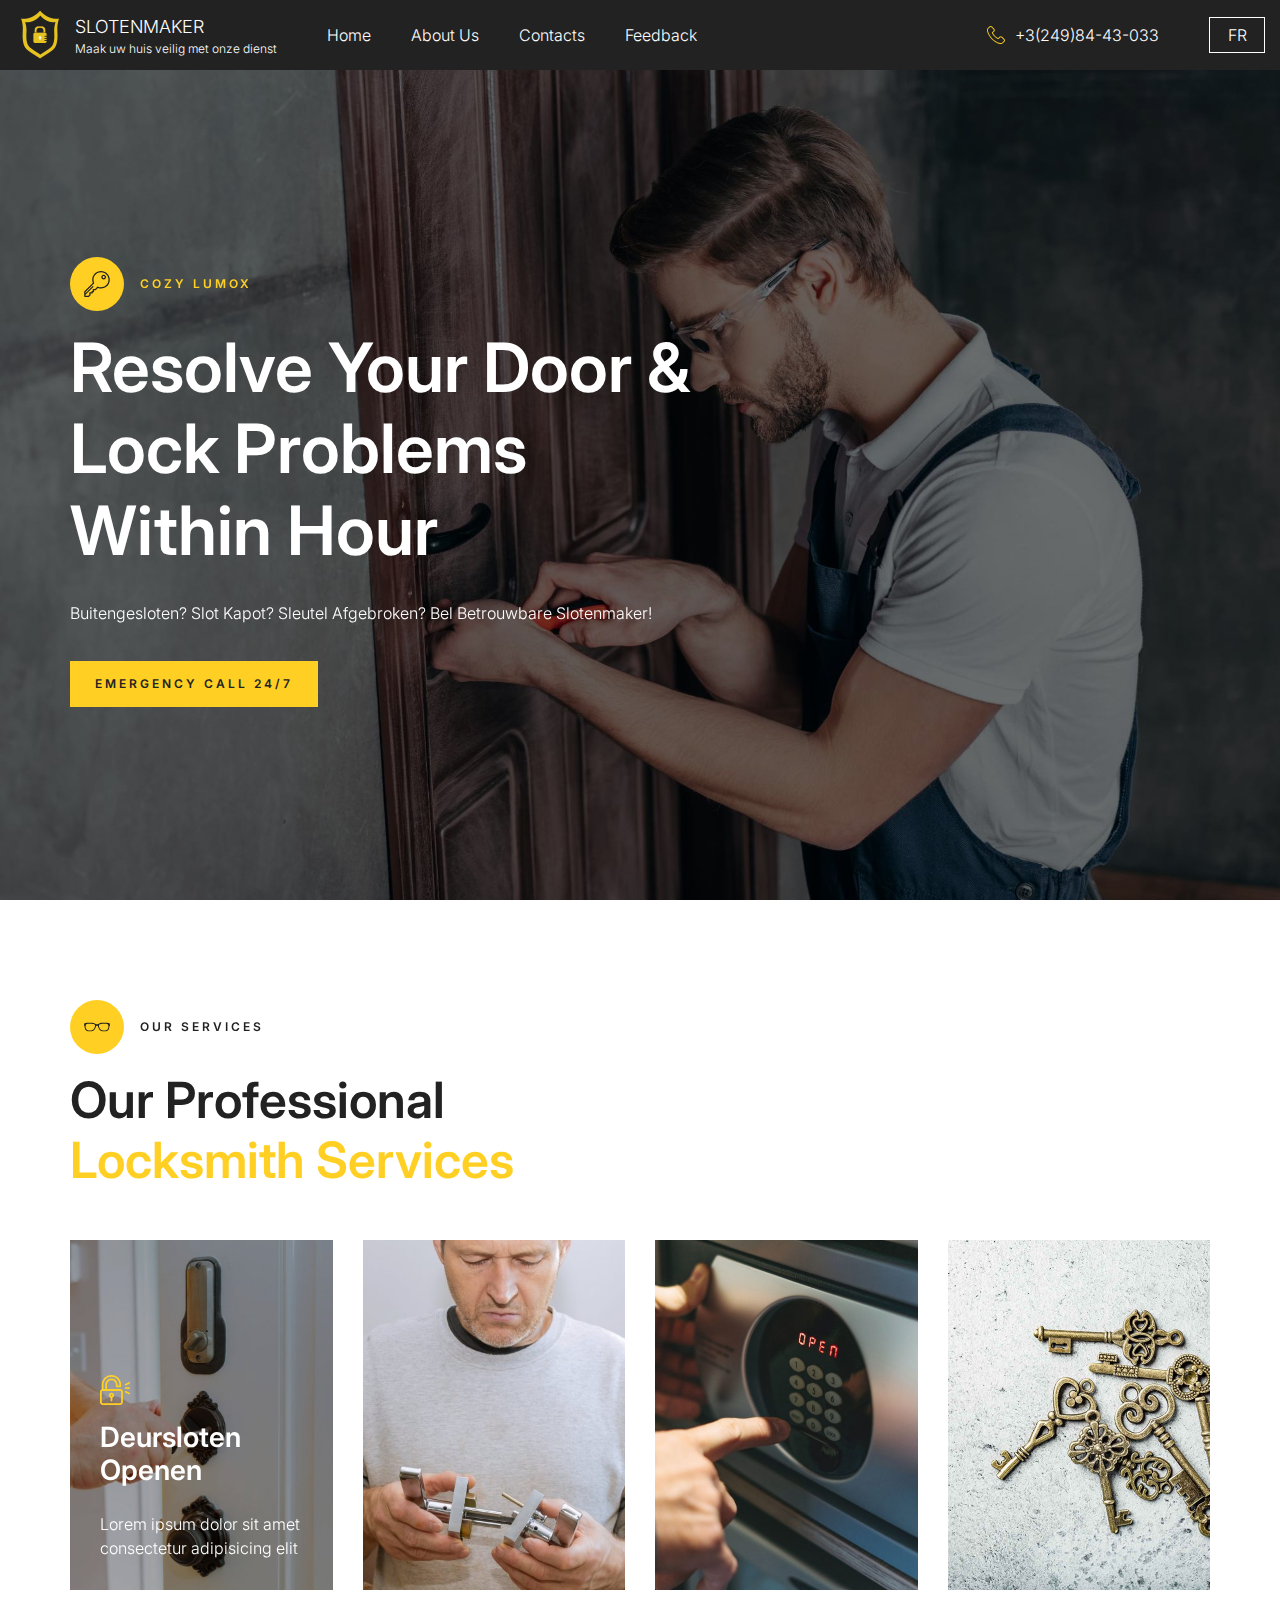
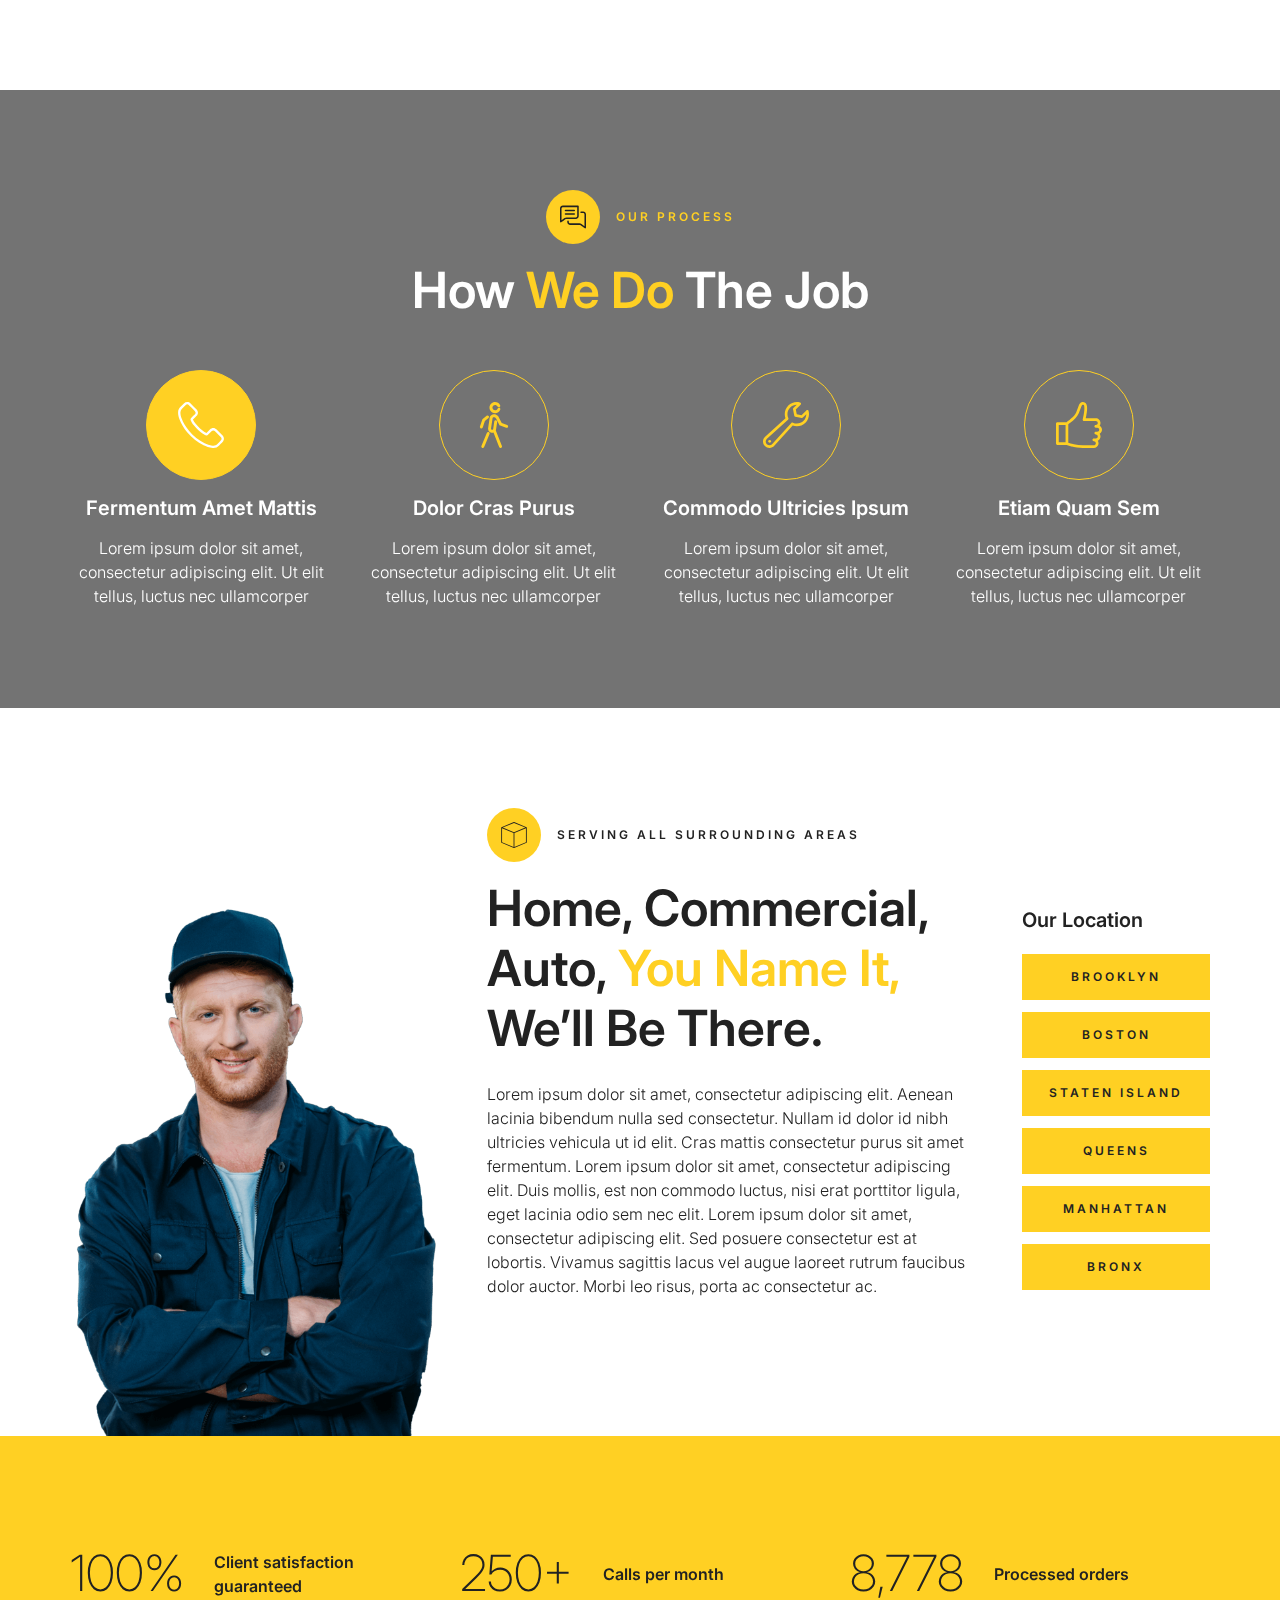
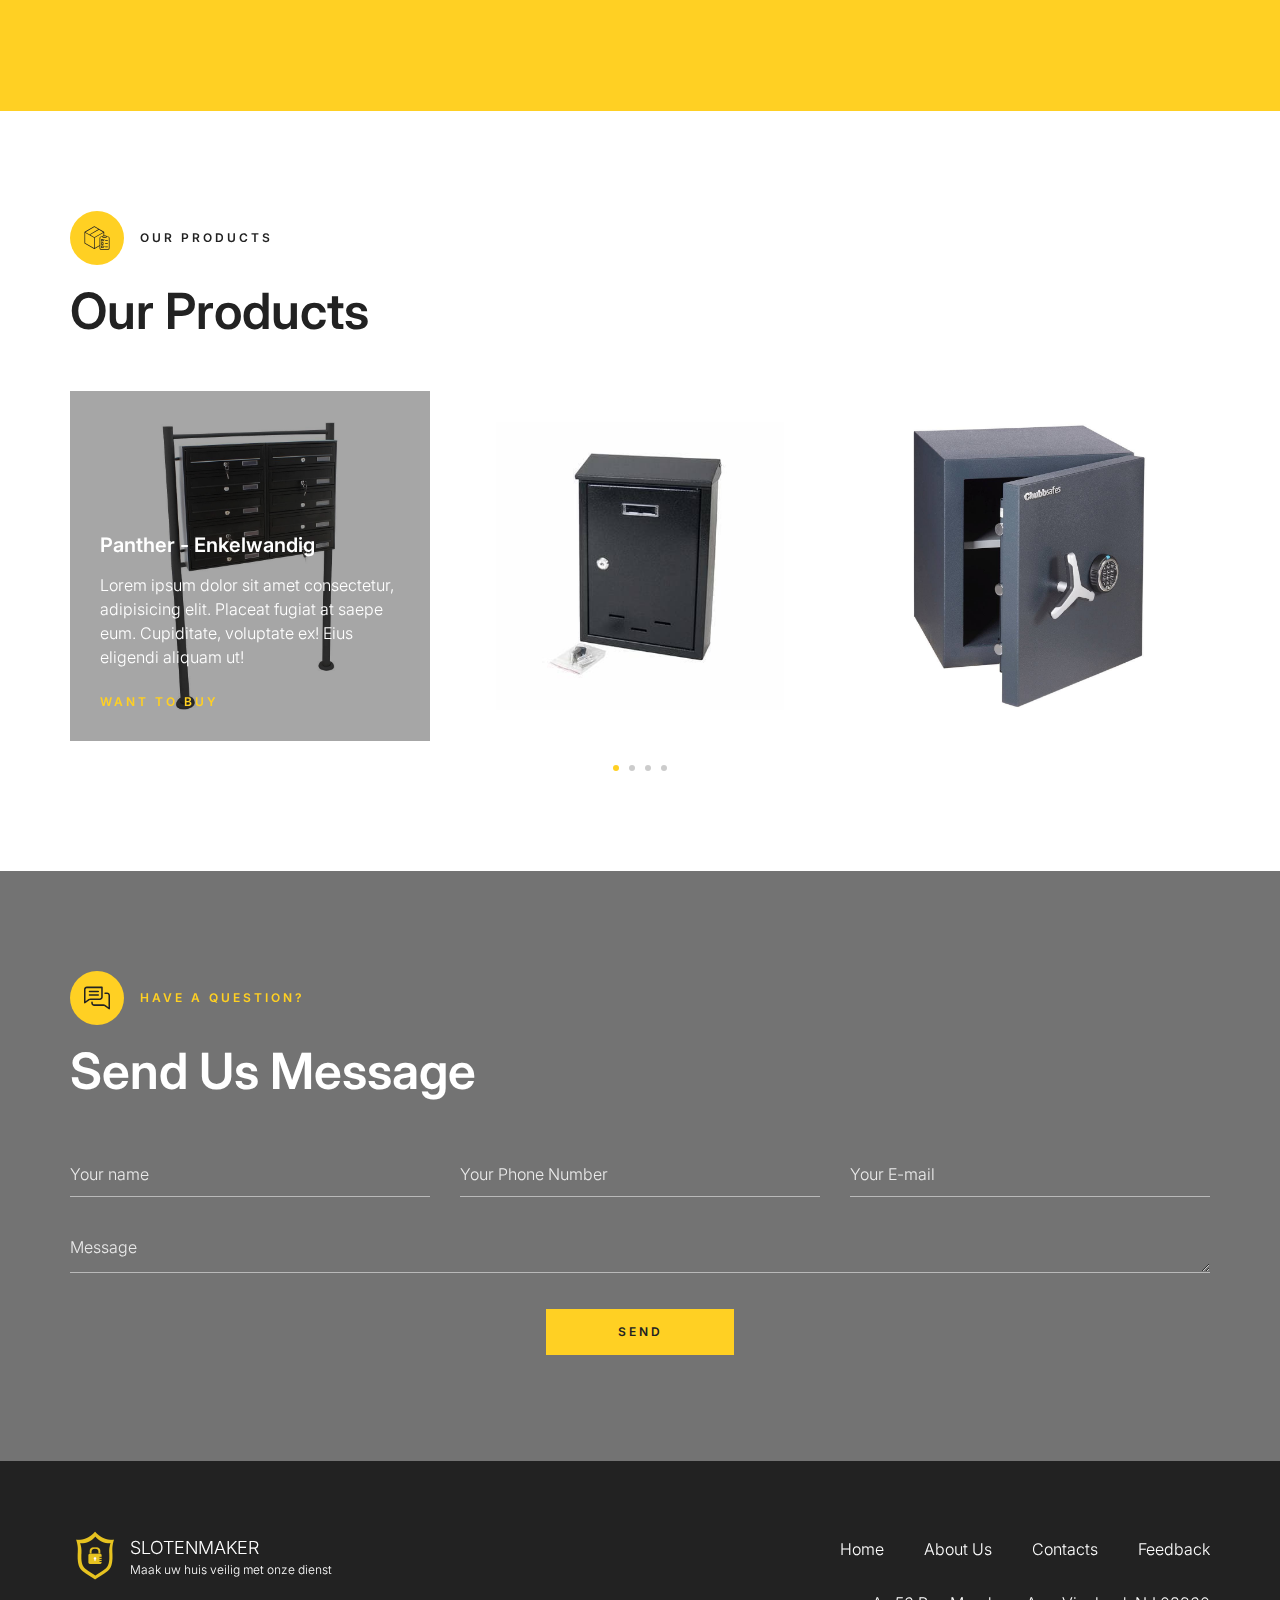
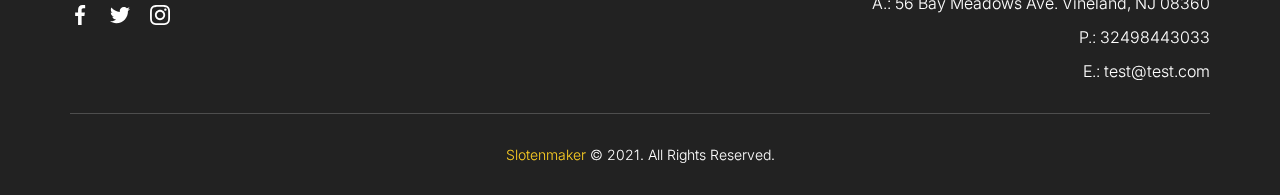
==== slotenmaker/index.html @ 631bb935 "First commit" ====
<!DOCTYPE html>
<html lang="zxx">
  <head>
    <meta charset="UTF-8" />
    <title>Slotenmaker</title>
    <!-- =================== META =================== -->
    <meta name="keywords" content="" />
    <meta name="description" content="" />
    <meta name="format-detection" content="telephone=no" />
    <meta
      name="viewport"
      content="width=device-width, initial-scale=1, shrink-to-fit=no"
    />
    <link rel="shortcut icon" href="assets/img/favicon.png" />
    <!-- =================== STYLE =================== -->
    <link rel="stylesheet" href="assets/css/slick.min.css" />
    <link rel="stylesheet" href="assets/css/bootstrap-grid.css" />
    <link rel="stylesheet" href="assets/css/style.css" />
  </head>

  <body id="home">
    <!-- ================= HEADER ================= -->
    <header class="header">
      <div class="container">
        <div class="row">
          <div class="col-5 col-lg-9 header__left">
            <a href="index.html" class="logo">
              <img src="assets/img/logo.png" alt="logo" />
              <span>
                <span class="logo__title">slotenmaker</span>
                <span class="logo__description"
                  >Maak uw huis veilig met onze dienst</span
                >
              </span>
            </a>
            <nav class="nav-menu">
              <ul class="nav-list">
                <li><a href="/">Home</a></li>
                <li><a href="about.html">About Us</a></li>
                <li><a href="#">Contacts</a></li>
                <li>
                  <a href="#" class="popup-open" rel="action1">Feedback</a>
                </li>
              </ul>
            </nav>
          </div>
          <div class="col-7 col-lg-3 header__lang">
            <a href="tel:+32498443033" class="header__phone">
              <svg
                x="0px"
                y="0px"
                viewBox="0 0 482.6 482.6"
                style="enable-background: new 0 0 482.6 482.6"
                xml:space="preserve"
              >
                <g>
                  <path
                    d="M98.339,320.8c47.6,56.9,104.9,101.7,170.3,133.4c24.9,11.8,58.2,25.8,95.3,28.2c2.3,0.1,4.5,0.2,6.8,0.2
                  c24.9,0,44.9-8.6,61.2-26.3c0.1-0.1,0.3-0.3,0.4-0.5c5.8-7,12.4-13.3,19.3-20c4.7-4.5,9.5-9.2,14.1-14
                  c21.3-22.2,21.3-50.4-0.2-71.9l-60.1-60.1c-10.2-10.6-22.4-16.2-35.2-16.2c-12.8,0-25.1,5.6-35.6,16.1l-35.8,35.8
                  c-3.3-1.9-6.7-3.6-9.9-5.2c-4-2-7.7-3.9-11-6c-32.6-20.7-62.2-47.7-90.5-82.4c-14.3-18.1-23.9-33.3-30.6-48.8
                  c9.4-8.5,18.2-17.4,26.7-26.1c3-3.1,6.1-6.2,9.2-9.3c10.8-10.8,16.6-23.3,16.6-36s-5.7-25.2-16.6-36l-29.8-29.8
                  c-3.5-3.5-6.8-6.9-10.2-10.4c-6.6-6.8-13.5-13.8-20.3-20.1c-10.3-10.1-22.4-15.4-35.2-15.4c-12.7,0-24.9,5.3-35.6,15.5l-37.4,37.4
                  c-13.6,13.6-21.3,30.1-22.9,49.2c-1.9,23.9,2.5,49.3,13.9,80C32.739,229.6,59.139,273.7,98.339,320.8z M25.739,104.2
                  c1.2-13.3,6.3-24.4,15.9-34l37.2-37.2c5.8-5.6,12.2-8.5,18.4-8.5c6.1,0,12.3,2.9,18,8.7c6.7,6.2,13,12.7,19.8,19.6
                  c3.4,3.5,6.9,7,10.4,10.6l29.8,29.8c6.2,6.2,9.4,12.5,9.4,18.7s-3.2,12.5-9.4,18.7c-3.1,3.1-6.2,6.3-9.3,9.4
                  c-9.3,9.4-18,18.3-27.6,26.8c-0.2,0.2-0.3,0.3-0.5,0.5c-8.3,8.3-7,16.2-5,22.2c0.1,0.3,0.2,0.5,0.3,0.8
                  c7.7,18.5,18.4,36.1,35.1,57.1c30,37,61.6,65.7,96.4,87.8c4.3,2.8,8.9,5,13.2,7.2c4,2,7.7,3.9,11,6c0.4,0.2,0.7,0.4,1.1,0.6
                  c3.3,1.7,6.5,2.5,9.7,2.5c8,0,13.2-5.1,14.9-6.8l37.4-37.4c5.8-5.8,12.1-8.9,18.3-8.9c7.6,0,13.8,4.7,17.7,8.9l60.3,60.2
                  c12,12,11.9,25-0.3,37.7c-4.2,4.5-8.6,8.8-13.3,13.3c-7,6.8-14.3,13.8-20.9,21.7c-11.5,12.4-25.2,18.2-42.9,18.2
                  c-1.7,0-3.5-0.1-5.2-0.2c-32.8-2.1-63.3-14.9-86.2-25.8c-62.2-30.1-116.8-72.8-162.1-127c-37.3-44.9-62.4-86.7-79-131.5
                  C28.039,146.4,24.139,124.3,25.739,104.2z"
                  ></path>
                </g>
              </svg>
              <span>+3(249)84-43-033</span>
            </a>
            <a href="#" class="header__lang-link">FR</a>
            <a href="#" class="nav-btn">
              <span></span>
              <span></span>
              <span></span>
            </a>
          </div>
        </div>
      </div>
    </header>
    <!-- =============== HEADER END =============== -->

    <!-- ================ SECTION ================ -->
    <main class="main">
      <div
        class="main__wrap"
        style="background-image: url(assets/img/bg-main.jpg)"
      >
        <div class="container">
          <div class="main__cover">
            <div class="before-title invert">
              <span class="icon">
                <svg
                  x="0px"
                  y="0px"
                  viewBox="0 0 512 512"
                  style="enable-background: new 0 0 512 512"
                  xml:space="preserve"
                >
                  <g>
                    <path
                      d="M334.974,0c-95.419,0-173.049,77.63-173.049,173.049c0,21.213,3.769,41.827,11.211,61.403L7.672,399.928c-2.365,2.366-3.694,5.573-3.694,8.917v90.544c0,6.965,5.646,12.611,12.611,12.611h74.616c3.341,0,6.545-1.325,8.91-3.686l25.145-25.107c2.37-2.366,3.701-5.577,3.701-8.925v-30.876h30.837c6.965,0,12.611-5.646,12.611-12.611v-12.36h12.361c6.964,0,12.611-5.646,12.611-12.611v-27.136h27.136c3.344,0,6.551-1.329,8.917-3.694l40.121-40.121c19.579,7.449,40.196,11.223,61.417,11.223c95.419,0,173.049-77.63,173.049-173.049C508.022,77.63,430.393,0,334.974,0zM334.974,320.874c-20.642,0-40.606-4.169-59.339-12.393c-4.844-2.126-10.299-0.956-13.871,2.525c-0.039,0.037-0.077,0.067-0.115,0.106l-42.354,42.354h-34.523c-6.965,0-12.611,5.646-12.611,12.611v27.136H159.8c-6.964,0-12.611,5.646-12.611,12.611v12.36h-30.838c-6.964,0-12.611,5.646-12.611,12.611v38.257l-17.753,17.725H29.202v-17.821l154.141-154.14c4.433-4.433,4.433-11.619,0-16.051s-11.617-4.434-16.053,0L29.202,436.854V414.07l167.696-167.708c0.038-0.038,0.067-0.073,0.102-0.11c3.482-3.569,4.656-9.024,2.53-13.872c-8.216-18.732-12.38-38.695-12.38-59.33c0-81.512,66.315-147.827,147.827-147.827S482.802,91.537,482.802,173.05C482.8,254.56,416.484,320.874,334.974,320.874z"
                    />
                  </g>
                  <g>
                    <path
                      d="M387.638,73.144c-26.047,0-47.237,21.19-47.237,47.237s21.19,47.237,47.237,47.237s47.237-21.19,47.237-47.237S413.686,73.144,387.638,73.144z M387.638,142.396c-12.139,0-22.015-9.876-22.015-22.015s9.876-22.015,22.015-22.015s22.015,9.876,22.015,22.015S399.777,142.396,387.638,142.396z"
                    />
                  </g>
                </svg>
              </span>
              <span class="name">cozy lumox</span>
            </div>
            <h1>Resolve Your Door & Lock Problems Within Hour​</h1>
            <p>
              Buitengesloten? Slot Kapot? Sleutel Afgebroken? Bel Betrouwbare
              Slotenmaker!
            </p>
            <a href="tel:32498443033" class="btn">
              <span>Emergency Call 24/7</span>
            </a>
          </div>
        </div>
      </div>
    </main>
    <!-- =============== SECTION END =============== -->

    <!-- ================ SECTION ================ -->
    <section class="our-services">
      <div class="container">
        <div class="before-title">
          <span class="icon">
            <svg
              x="0px"
              y="0px"
              viewBox="0 0 304.225 304.225"
              style="enable-background: new 0 0 304.225 304.225"
              xml:space="preserve"
            >
              <g>
                <path
                  d="M0.123,129.398c-0.122,5.14,1.755,7.164,3.262,8.792c0.481,0.526,0.901,0.976,1.219,1.509c0.709,1.193,1.214,2.675,1.5,4.407c6.211,37.65,7.609,42.782,23.369,51.083c7.544,3.977,23.056,6.644,38.595,6.644c12.117,0,29.619-1.595,44.174-9.187c21.205-11.065,29.106-49.259,29.477-51.181c0.021-0.194,0.647-4.751,10.335-4.751h0.01l0.593-0.005c9.19,0,9.823,4.562,9.89,5.054c0.326,1.624,8.229,39.812,29.433,50.883c14.556,7.597,32.058,9.187,44.175,9.187c15.539,0,31.048-2.673,38.593-6.644c15.762-8.301,17.16-13.438,23.368-51.088c0.285-1.727,0.793-3.208,1.502-4.406c0.316-0.533,0.735-0.984,1.217-1.51c1.507-1.628,3.387-3.658,3.263-8.792c-0.021-0.86,0.016-2.39,0.052-4.067c0.062-2.561,0.119-5.445,0.031-6.999c-0.445-7.615-7.183-10.716-10.574-11.268c-21.681-4.453-47.711-5.743-75.191-3.77l-1.435,0.102c-16.762,1.186-25.994,1.838-36.997,6.765c-2.553,1.145-5.179,2.439-7.504,3.633c-4.137,2.131-10.112,4.443-13.323,5.147c-1.292,0.288-2.602,0.57-3.762,0.803c-1.67,0.339-4.901,0.339-6.571,0c-1.16-0.238-2.47-0.515-3.765-0.803c-3.203-0.704-9.178-3.016-13.318-5.147c-2.323-1.193-4.948-2.488-7.503-3.633c-11.003-4.927-20.233-5.579-36.995-6.765l-1.437-0.102c-27.488-1.967-53.555-0.673-75.083,3.754c-3.493,0.572-10.227,3.674-10.672,11.289c-0.096,1.553-0.033,4.438,0.026,6.998C0.107,127.013,0.143,128.546,0.123,129.398zM297.856,120.043v5.634l-7.017-2.816L297.856,120.043z M176.182,128.126c1.062-2.636,7.746-11.417,49.213-13.831c7.27-0.422,13.437-0.629,18.854-0.629c24.451,0,32.233,4.396,36.862,11.485c2.771,4.241,4.655,13.113,4.676,18.737c0.052,12.282-2.418,34.113-19.448,42.367c-7.804,3.78-19.506,6.038-31.297,6.038c-22.634,0-40.726-7.695-48.385-20.578C170.542,144.647,175.984,128.577,176.182,128.126z M23.098,125.147c4.635-7.092,12.415-11.485,36.863-11.485c5.419,0,11.586,0.207,18.856,0.629c41.458,2.418,48.149,11.2,49.337,14.142c0.064,0.145,5.509,16.221-10.589,43.284c-7.667,12.883-25.753,20.578-48.384,20.578c-11.796,0-23.499-2.258-31.305-6.038c-17.031-8.254-19.498-30.085-19.449-42.367C18.448,138.258,20.33,129.388,23.098,125.147z M6.349,120.043l7.014,2.817l-7.014,2.816V120.043z"
                />
              </g>
            </svg>
          </span>
          <span class="name">our services</span>
        </div>
        <h2>Our Professional <span>Locksmith Services</span></h2>
        <div class="our-services__row">
          <div class="our-services__col">
            <div class="our-services__item active">
              <img src="assets/img/services-2.jpg" alt="" />
              <svg
                width="30"
                height="30"
                x="0px"
                y="0px"
                viewBox="0 0 512 512"
                style="enable-background: new 0 0 512 512"
                xml:space="preserve"
              >
                <g>
                  <path
                    d="M510.413,129.292c-3.705-7.409-12.713-10.413-20.124-6.708l-60,30c-7.41,3.705-10.413,12.715-6.708,20.125
                    c3.704,7.409,12.713,10.413,20.124,6.708l60-30C511.115,145.712,514.118,136.702,510.413,129.292z"
                  />
                </g>
                <g>
                  <path
                    d="M503.705,302.583l-60-30c-7.406-3.703-16.418-0.702-20.124,6.708c-3.705,7.41-0.702,16.42,6.708,20.125l60,30
                    c7.41,3.705,16.42,0.701,20.124-6.708C514.118,315.298,511.115,306.288,503.705,302.583z"
                  />
                </g>
                <g>
                  <path
                    d="M345.998,241H119.999v-76c0-41.355,34.094-75,76-75c41.355,0,75,33.645,75,75v30c0,8.284,6.716,15,15,15h60
                    c8.284,0,15-6.716,15-15v-30c0-90.98-74.018-164.999-164.999-164.999C104.467,0.002,30,74.02,30,165.001v78.58
                    C12.541,249.772,0,266.445,0,286v180.999c0,24.813,20.187,45,45,45h300.998c24.813,0,45-20.187,45-45V286
                    C390.998,261.187,370.811,241,345.998,241z M60,165.001c0-74.439,61.01-134.999,135.999-134.999
                    c74.439,0,134.999,60.561,134.999,134.999v15h-30v-15c0-57.897-47.103-104.999-104.999-104.999
                    c-58.068,0-105.999,47.12-105.999,104.999v76H60V165.001z M360.998,466.999c0,8.271-6.729,15-15,15H45c-8.271,0-15-6.729-15-15
                    V286c0-8.271,6.729-15,15-15c13.988,0,288.883,0,300.998,0c8.271,0,15,6.729,15,15V466.999z"
                  />
                </g>
                <g>
                  <path
                    d="M195.999,301c-24.813,0-45,20.187-45,45c0,19.555,12.541,36.228,30,42.42v48.58c0,8.284,6.716,15,15,15s15-6.716,15-15
                    v-48.58c17.459-6.192,30-22.865,30-42.42C240.999,321.187,220.812,301,195.999,301z M195.999,360.999c-8.271,0-15-6.729-15-15
                    s6.729-15,15-15s15,6.729,15,15S204.27,360.999,195.999,360.999z"
                  />
                </g>
                <g>
                  <path
                    d="M496.997,211h-60c-8.284,0-15,6.716-15,15s6.716,15,15,15h60c8.284,0,15-6.716,15-15S505.281,211,496.997,211z"
                  />
                </g>
              </svg>

              <h4>Deursloten openen</h4>
              <p>Lorem ipsum dolor sit amet consectetur adipisicing elit</p>
            </div>
          </div>
          <div class="our-services__col">
            <div class="our-services__item">
              <img src="assets/img/services-1.jpg" alt="" />
              <svg
                width="30"
                height="30"
                enable-background="new 0 0 609.623 609.623"
                viewBox="0 0 609.623 609.623"
              >
                <path
                  d="m579.142 325.132h-133.609c-8.634-.168-16.409 5.205-19.305 13.341-1.37 4.17-5.263 6.988-9.652 6.988s-8.282-2.818-9.652-6.988c-2.896-8.136-10.67-13.508-19.305-13.341h-1.524v-60.962c-.052-4.139-.529-8.262-1.422-12.304l21.398-19.051c5.389 6.032 12.973 9.652 21.052 10.049h1.646c7.508.006 14.751-2.779 20.321-7.813l8.697-7.813c6.533-5.654 8.722-14.85 5.436-22.841-1.719-4.021-.713-8.688 2.51-11.644 3.257-2.928 8.023-3.44 11.827-1.27 7.631 4.134 17.053 2.905 23.369-3.048l98.556-90.082c6.011-5.407 9.628-12.98 10.055-21.053s-2.371-15.986-7.779-21.996l-40.713-45.204c-11.292-12.512-30.585-13.513-43.11-2.235l-98.558 90.081c-6.548 5.644-8.743 14.849-5.446 22.841 1.714 4.018.709 8.68-2.51 11.634-3.259 2.924-8.025 3.432-11.827 1.26-7.598-4.113-16.974-2.911-23.288 2.987l-8.697 7.823c-6.011 5.407-9.628 12.98-10.055 21.053-.427 8.074 2.371 15.986 7.779 21.996l-20.859 18.807c-6.238-2.078-12.77-3.138-19.345-3.14h-213.368v-57.741c-.773-43.606 32.259-80.407 75.695-84.331 22.498-1.611 44.642 6.271 61.064 21.733 16.419 15.389 25.757 36.874 25.807 59.377 0 16.834 13.647 30.481 30.481 30.481s30.481-13.647 30.481-30.481c0-78.56-63.685-142.245-142.245-142.245s-142.245 63.685-142.245 142.245v61.877c-29.296 4.977-50.747 30.333-50.802 60.048v284.49c.034 33.655 27.308 60.929 60.962 60.962h264.17c33.655-.034 60.929-27.308 60.962-60.962v-101.603h1.524c8.634.168 16.409-5.205 19.305-13.341 1.37-4.17 5.263-6.988 9.652-6.988s8.282 2.818 9.652 6.988c2.896 8.136 10.67 13.508 19.305 13.341h133.609c16.834 0 30.481-13.647 30.481-30.481v-60.962c.001-16.835-13.646-30.482-30.48-30.482zm-197.925-165.533 8.362-8.24c11.404 6.486 25.68 4.947 35.439-3.82 9.643-8.7 12.842-22.488 8.017-34.545l98.556-90.072c2.004-1.804 4.643-2.738 7.336-2.595s5.218 1.35 7.02 3.357l40.753 45.325c1.809 2.014 2.74 4.667 2.586 7.37-.155 2.703-1.381 5.233-3.409 7.027l-98.231 90.498c-11.363-6.41-25.539-4.918-35.318 3.718s-13.013 22.519-8.057 34.587l-8.697 7.813c-4.172 3.75-10.595 3.409-14.346-.762l-6.777-7.529-27.128-30.176h-.071l-6.767-7.529c-1.83-2.004-2.783-4.656-2.645-7.367.138-2.709 1.354-5.251 3.377-7.06zm-2.235 43.09 13.503 15.017-154.844 137.907h-28.337zm-208.765 206.906c-16.115-10.73-22.397-31.356-14.999-49.247s26.412-28.058 45.399-24.273l-17.039 15.352c-6.906 6.277-10.846 15.174-10.851 24.507.072 21.717 17.206 39.54 38.904 40.469-.214 1.189-.214 2.407 0 3.597l11.766 58.453c.461 2.294-.141 4.673-1.636 6.472-1.434 1.758-3.584 2.777-5.852 2.774h-45.722c-2.272.006-4.426-1.013-5.863-2.774-1.483-1.774-2.091-4.12-1.656-6.391l11.786-58.534c.807-4.005-.862-8.104-4.237-10.405zm43.151-13.34c-11.223 0-20.321-9.098-20.321-20.321h152.406v20.321zm54.866-40.642 97.54-86.902v58.29c-12.135 4.29-20.267 15.741-20.321 28.612zm-197.111-213.368c0-67.337 54.587-121.925 121.925-121.925s121.925 54.587 121.925 121.925c0 5.611-4.549 10.16-10.16 10.16s-10.16-4.549-10.16-10.16c-.067-28.112-11.736-54.949-32.249-74.171-20.5-19.357-48.183-29.221-76.304-27.189-54.067 4.699-95.353 50.314-94.654 104.581v57.741h-20.323zm294.651 406.415c0 22.446-18.196 40.641-40.642 40.641h-264.17c-22.446 0-40.642-18.196-40.642-40.641v-284.49c0-22.446 18.196-40.642 40.642-40.642h264.17.325l-107.446 96.828c-27.612-12.345-60.1-2.579-76.328 22.945s-11.288 59.086 11.606 78.852l-10.557 52.417c-1.614 8.216.528 16.724 5.841 23.197 5.312 6.472 13.239 10.232 21.613 10.251h45.722c8.336.009 16.237-3.72 21.53-10.16 5.373-6.51 7.544-15.087 5.913-23.369l-10.536-52.326c1.831-1.755 3.551-3.621 5.151-5.588h107.487c.053 12.871 8.186 24.321 20.321 28.612zm223.528-132.084c0 5.611-4.549 10.16-10.16 10.16l-133.65.528c-4.146-12.449-15.795-20.848-28.916-20.849-12.968.001-24.546 8.126-28.957 20.321h-11.684c-5.611 0-10.16-4.549-10.16-10.16v-60.962c0-5.611 4.549-10.16 10.16-10.16l11.725-.528c4.146 12.449 15.795 20.848 28.916 20.849 12.968-.001 24.546-8.126 28.957-20.321h133.609c5.611 0 10.16 4.549 10.16 10.16z"
                />
              </svg>
              <h4>Sloten repareren</h4>
              <p>Lorem ipsum dolor sit amet consectetur adipisicing elit</p>
            </div>
          </div>
          <div class="our-services__col">
            <div class="our-services__item">
              <img src="assets/img/services-3.jpg" alt="" />
              <svg
                width="30"
                height="30"
                enable-background="new 0 0 512 512"
                viewBox="0 0 512 512"
              >
                <path
                  d="m462 54h-412c-27.57 0-50 22.43-50 50v304c0 27.57 22.43 50 50 50h412c27.57 0 50-22.43 50-50v-304c0-27.57-22.43-50-50-50zm30 354c0 16.542-13.458 30-30 30h-412c-16.542 0-30-13.458-30-30v-304c0-16.542 13.458-30 30-30h412c16.542 0 30 13.458 30 30z"
                />
                <path
                  d="m268 168v176c0 5.522 4.478 10 10 10h132c5.522 0 10-4.478 10-10v-176c0-5.523-4.478-10-10-10h-132c-5.522 0-10 4.477-10 10zm20 98h24v24h-24zm44 0h24v24h-24zm44 0h24v24h-24zm24-20h-24v-24h24zm-44 0h-24v-24h24zm-44 0h-24v-24h24zm-24 64h24v24h-24zm44 0h24v24h-24zm68 24h-24v-24h24zm0-132h-24v-24h24zm-44 0h-24v-24h24zm-68-24h24v24h-24z"
                />
                <path
                  d="m174 186c-38.598 0-70 31.402-70 70s31.402 70 70 70 70-31.402 70-70-31.402-70-70-70zm48.994 60h-20.714c-3.018-8.509-9.771-15.262-18.28-18.28v-20.714c19.562 3.987 35.007 19.432 38.994 38.994zm-48.994 20c-5.514 0-10-4.486-10-10s4.486-10 10-10 10 4.486 10 10-4.486 10-10 10zm-10-58.994v20.714c-8.509 3.018-15.262 9.771-18.28 18.28h-20.714c3.987-19.562 19.432-35.007 38.994-38.994zm-38.994 58.994h20.714c3.018 8.509 9.771 15.262 18.28 18.28v20.714c-19.562-3.987-35.007-19.432-38.994-38.994zm58.994 38.994v-20.714c8.509-3.018 15.262-9.77 18.28-18.28h20.714c-3.987 19.562-19.432 35.007-38.994 38.994z"
                />
                <path
                  d="m454 102h-147c-5.522 0-10 4.478-10 10s4.478 10 10 10h137v266.75h-364v-24h.334c17.645 0 32-14.355 32-32s-14.355-32-32-32h-.334v-90.75h.334c17.645 0 32-14.355 32-32s-14.355-32-32-32h-.334v-24h136.999c5.523 0 10-4.478 10-10s-4.477-10-10-10h-146.999c-5.523 0-10 4.478-10 10v36.343c-11.715 4.758-20 16.255-20 29.657s8.285 24.899 20 29.657v95.437c-11.715 4.758-20 16.255-20 29.657s8.285 24.899 20 29.657v36.343c0 5.522 4.477 10 10 10h384c5.522 0 10-4.478 10-10v-286.751c0-5.522-4.478-10-10-10zm-382 64h8.334c6.617 0 12 5.383 12 12s-5.383 12-12 12h-8.334c-6.617 0-12-5.383-12-12s5.383-12 12-12zm0 154.75h8.334c6.617 0 12 5.383 12 12s-5.383 12-12 12h-8.334c-6.617 0-12-5.383-12-12s5.383-12 12-12z"
                />
                <path
                  d="m262 122c2.63 0 5.21-1.07 7.069-2.931 1.861-1.859 2.931-4.439 2.931-7.069s-1.07-5.21-2.931-7.07c-1.859-1.86-4.439-2.93-7.069-2.93s-5.21 1.069-7.07 2.93c-1.86 1.86-2.93 4.44-2.93 7.07s1.07 5.21 2.93 7.069c1.86 1.861 4.44 2.931 7.07 2.931z"
                />
              </svg>
              <h4>Kluizen openen</h4>
              <p>Lorem ipsum dolor sit amet consectetur adipisicing elit</p>
            </div>
          </div>
          <div class="our-services__col">
            <div class="our-services__item">
              <img src="assets/img/services-4.jpg" alt="" />
              <svg
                x="0px"
                y="0px"
                viewBox="0 0 512 512"
                style="enable-background: new 0 0 512 512"
                xml:space="preserve"
                width="30"
                height="30"
              >
                <g>
                  <path
                    d="M334.974,0c-95.419,0-173.049,77.63-173.049,173.049c0,21.213,3.769,41.827,11.211,61.403L7.672,399.928c-2.365,2.366-3.694,5.573-3.694,8.917v90.544c0,6.965,5.646,12.611,12.611,12.611h74.616c3.341,0,6.545-1.325,8.91-3.686l25.145-25.107c2.37-2.366,3.701-5.577,3.701-8.925v-30.876h30.837c6.965,0,12.611-5.646,12.611-12.611v-12.36h12.361c6.964,0,12.611-5.646,12.611-12.611v-27.136h27.136c3.344,0,6.551-1.329,8.917-3.694l40.121-40.121c19.579,7.449,40.196,11.223,61.417,11.223c95.419,0,173.049-77.63,173.049-173.049C508.022,77.63,430.393,0,334.974,0zM334.974,320.874c-20.642,0-40.606-4.169-59.339-12.393c-4.844-2.126-10.299-0.956-13.871,2.525c-0.039,0.037-0.077,0.067-0.115,0.106l-42.354,42.354h-34.523c-6.965,0-12.611,5.646-12.611,12.611v27.136H159.8c-6.964,0-12.611,5.646-12.611,12.611v12.36h-30.838c-6.964,0-12.611,5.646-12.611,12.611v38.257l-17.753,17.725H29.202v-17.821l154.141-154.14c4.433-4.433,4.433-11.619,0-16.051s-11.617-4.434-16.053,0L29.202,436.854V414.07l167.696-167.708c0.038-0.038,0.067-0.073,0.102-0.11c3.482-3.569,4.656-9.024,2.53-13.872c-8.216-18.732-12.38-38.695-12.38-59.33c0-81.512,66.315-147.827,147.827-147.827S482.802,91.537,482.802,173.05C482.8,254.56,416.484,320.874,334.974,320.874z"
                  ></path>
                </g>
                <g>
                  <path
                    d="M387.638,73.144c-26.047,0-47.237,21.19-47.237,47.237s21.19,47.237,47.237,47.237s47.237-21.19,47.237-47.237S413.686,73.144,387.638,73.144z M387.638,142.396c-12.139,0-22.015-9.876-22.015-22.015s9.876-22.015,22.015-22.015s22.015,9.876,22.015,22.015S399.777,142.396,387.638,142.396z"
                  ></path>
                </g>
              </svg>
              <h4>Sleutels snijden</h4>
              <p>Lorem ipsum dolor sit amet consectetur adipisicing elit</p>
            </div>
          </div>
        </div>
      </div>
    </section>
    <!-- =============== SECTION END =============== -->

    <!-- ================ SECTION ================ -->
    <section
      class="our-process our-process__invert"
      style="background-image: url(assets/img/bg-our-process.jpg)"
    >
      <div class="container">
        <div class="before-title center invert">
          <span class="icon">
            <svg enable-background="new 0 0 512 512" viewBox="0 0 512 512">
              <g>
                <path
                  d="m0 349.022c0 12.187 13.808 19.277 23.711 12.211l82.471-58.832c6.917-4.934 15.065-7.542 23.563-7.542h181.382c31.928 0 57.902-25.975 57.902-57.902v-190.331c0-8.284-6.716-15-15-15h-296.127c-31.927 0-57.902 25.974-57.902 57.902zm30-259.494c0-15.386 12.517-27.902 27.902-27.902h281.126v175.331c0 15.386-12.517 27.902-27.902 27.902h-181.382c-14.78 0-28.952 4.537-40.984 13.12l-58.76 41.917z"
                />
                <path
                  d="m512 205.876c0-31.932-25.974-57.91-57.9-57.91h-40.07c-8.284 0-15 6.716-15 15s6.716 15 15 15h40.07c15.385 0 27.9 12.521 27.9 27.91v230.364l-58.759-41.915c-12.031-8.583-26.202-13.119-40.981-13.119h-181.39c-15.385 0-27.9-12.521-27.9-27.91v-13.439c0-8.284-6.716-15-15-15s-15 6.716-15 15v13.439c0 31.932 25.974 57.91 57.9 57.91h181.39c8.497 0 16.644 2.607 23.56 7.541l82.47 58.83c9.853 7.031 23.711.015 23.711-12.211v-259.49z"
                />
                <path
                  d="m107.862 143.339h173.304c8.284 0 15-6.716 15-15s-6.716-15-15-15h-173.304c-8.284 0-15 6.716-15 15s6.716 15 15 15z"
                />
                <path
                  d="m107.862 213.339h173.304c8.284 0 15-6.716 15-15s-6.716-15-15-15h-173.304c-8.284 0-15 6.716-15 15s6.716 15 15 15z"
                />
              </g>
            </svg>
          </span>
          <span class="name">our process</span>
        </div>
        <h2>How <span>We Do</span> The Job</h2>
        <div class="our-process__row row">
          <div class="our-process__col col-3">
            <div class="our-process__icon active">
              <svg
                x="0px"
                y="0px"
                viewBox="0 0 482.6 482.6"
                style="enable-background: new 0 0 482.6 482.6"
                xml:space="preserve"
              >
                <g>
                  <path
                    d="M98.339,320.8c47.6,56.9,104.9,101.7,170.3,133.4c24.9,11.8,58.2,25.8,95.3,28.2c2.3,0.1,4.5,0.2,6.8,0.2
                    c24.9,0,44.9-8.6,61.2-26.3c0.1-0.1,0.3-0.3,0.4-0.5c5.8-7,12.4-13.3,19.3-20c4.7-4.5,9.5-9.2,14.1-14
                    c21.3-22.2,21.3-50.4-0.2-71.9l-60.1-60.1c-10.2-10.6-22.4-16.2-35.2-16.2c-12.8,0-25.1,5.6-35.6,16.1l-35.8,35.8
                    c-3.3-1.9-6.7-3.6-9.9-5.2c-4-2-7.7-3.9-11-6c-32.6-20.7-62.2-47.7-90.5-82.4c-14.3-18.1-23.9-33.3-30.6-48.8
                    c9.4-8.5,18.2-17.4,26.7-26.1c3-3.1,6.1-6.2,9.2-9.3c10.8-10.8,16.6-23.3,16.6-36s-5.7-25.2-16.6-36l-29.8-29.8
                    c-3.5-3.5-6.8-6.9-10.2-10.4c-6.6-6.8-13.5-13.8-20.3-20.1c-10.3-10.1-22.4-15.4-35.2-15.4c-12.7,0-24.9,5.3-35.6,15.5l-37.4,37.4
                    c-13.6,13.6-21.3,30.1-22.9,49.2c-1.9,23.9,2.5,49.3,13.9,80C32.739,229.6,59.139,273.7,98.339,320.8z M25.739,104.2
                    c1.2-13.3,6.3-24.4,15.9-34l37.2-37.2c5.8-5.6,12.2-8.5,18.4-8.5c6.1,0,12.3,2.9,18,8.7c6.7,6.2,13,12.7,19.8,19.6
                    c3.4,3.5,6.9,7,10.4,10.6l29.8,29.8c6.2,6.2,9.4,12.5,9.4,18.7s-3.2,12.5-9.4,18.7c-3.1,3.1-6.2,6.3-9.3,9.4
                    c-9.3,9.4-18,18.3-27.6,26.8c-0.2,0.2-0.3,0.3-0.5,0.5c-8.3,8.3-7,16.2-5,22.2c0.1,0.3,0.2,0.5,0.3,0.8
                    c7.7,18.5,18.4,36.1,35.1,57.1c30,37,61.6,65.7,96.4,87.8c4.3,2.8,8.9,5,13.2,7.2c4,2,7.7,3.9,11,6c0.4,0.2,0.7,0.4,1.1,0.6
                    c3.3,1.7,6.5,2.5,9.7,2.5c8,0,13.2-5.1,14.9-6.8l37.4-37.4c5.8-5.8,12.1-8.9,18.3-8.9c7.6,0,13.8,4.7,17.7,8.9l60.3,60.2
                    c12,12,11.9,25-0.3,37.7c-4.2,4.5-8.6,8.8-13.3,13.3c-7,6.8-14.3,13.8-20.9,21.7c-11.5,12.4-25.2,18.2-42.9,18.2
                    c-1.7,0-3.5-0.1-5.2-0.2c-32.8-2.1-63.3-14.9-86.2-25.8c-62.2-30.1-116.8-72.8-162.1-127c-37.3-44.9-62.4-86.7-79-131.5
                    C28.039,146.4,24.139,124.3,25.739,104.2z"
                  />
                </g>
              </svg>
            </div>
            <h5>Fermentum Amet Mattis</h5>
            <p>
              Lorem ipsum dolor sit amet, consectetur adipiscing elit. Ut elit
              tellus, luctus nec ullamcorper
            </p>
          </div>
          <div class="our-process__col col-3">
            <div class="our-process__icon">
              <svg
                x="0px"
                y="0px"
                viewBox="0 0 512 512"
                style="enable-background: new 0 0 512 512"
                xml:space="preserve"
              >
                <g>
                  <g>
                    <g>
                      <path
                        d="M402.478,256.044l-60.517-21.876l-30.325-59.842c-0.586-1.296-14.803-31.709-47.205-36.688
          c-14.599-2.219-28.736,0.994-39.697,9.114c-9.434,6.976-15.504,16.977-17.119,28.124l-17.066,116.569
          c-3.55,24.494,13.49,47.302,37.975,50.843c2.183,0.311,4.331,0.47,6.461,0.47c5.35,0,10.537-0.967,15.373-2.743l63.221,161.565
          c2.529,6.47,8.715,10.419,15.256,10.419c1.988,0,4.011-0.364,5.973-1.136c8.422-3.293,12.584-12.806,9.283-21.228
          l-68.009-173.802c1.564-3.586,2.684-7.432,3.268-11.485l11.954-81.346c1.313-8.955-4.872-17.288-13.827-18.592
          c-8.946-1.313-17.279,4.872-18.592,13.827l-11.963,81.381c-0.281,1.951-1.035,3.721-2.114,5.23
          c-0.111,0.151-0.231,0.297-0.336,0.452c-2.613,3.319-6.885,5.204-11.261,4.551c-6.603-0.95-11.191-7.109-10.25-13.685
          l17.066-116.569c0.461-3.151,2.529-5.28,4.198-6.514c3.834-2.84,9.372-3.976,15.238-3.053
          c14.714,2.254,22.338,17.856,22.648,18.486l33.555,66.25c1.881,3.727,5.121,6.585,9.043,8.005l66.622,24.086
          c8.52,3.08,17.9-1.322,20.98-9.833S410.988,259.124,402.478,256.044z"
                      />
                      <path
                        d="M268.097,124.849c25.142,0,47.719-14.954,57.499-38.108c3.532-8.342-0.373-17.954-8.706-21.468
          c-8.324-3.55-17.945,0.382-21.468,8.706c-4.65,11.005-15.38,18.122-27.325,18.122c-16.356,0-29.659-13.303-29.659-29.65
          c0-16.365,13.303-29.686,29.65-29.686c11.475,0.009,21.716,6.425,26.713,16.738c3.958,8.138,13.765,11.528,21.894,7.588
          c8.138-3.949,11.528-13.747,7.588-21.894C313.926,13.827,291.872,0.009,268.097,0c-34.416,0-62.416,28.009-62.416,62.443
          C205.681,96.859,233.681,124.849,268.097,124.849z"
                      />
                      <path
                        d="M197.312,334.834c-8.387-3.47-17.945,0.568-21.379,8.919l-59.922,145.625c-3.443,8.36,0.55,17.936,8.919,21.379
          c2.032,0.843,4.153,1.242,6.221,1.242c6.452,0,12.558-3.825,15.158-10.153l59.922-145.634
          C209.674,347.853,205.681,338.277,197.312,334.834z"
                      />
                      <path
                        d="M130.627,283.37l24.139-71.788l39.883-32.765c6.993-5.751,7.996-16.081,2.263-23.065
          c-5.751-6.993-16.063-8.005-23.065-2.263l-43.513,35.756c-2.37,1.952-4.153,4.535-5.13,7.437l-25.639,76.234
          c-2.884,8.582,1.731,17.874,10.304,20.758c1.731,0.586,3.497,0.861,5.227,0.861C121.939,294.534,128.32,290.212,130.627,283.37z"
                      />
                    </g>
                  </g>
                </g>
              </svg>
            </div>
            <h5>Dolor Cras Purus</h5>
            <p>
              Lorem ipsum dolor sit amet, consectetur adipiscing elit. Ut elit
              tellus, luctus nec ullamcorper
            </p>
          </div>
          <div class="our-process__col col-3">
            <div class="our-process__icon">
              <svg
                enable-background="new 0 0 512.001 512.001"
                viewBox="0 0 512.001 512.001"
              >
                <g>
                  <path
                    d="m72.016 512.001c-19.232 0-37.246-7.456-50.903-21.113-14.097-14.097-21.587-32.838-21.089-52.769.498-19.93 8.914-38.273 23.698-51.649l226.634-205.05c-17.914-48.908-5.975-104.733 31.298-142.005 33.893-33.892 83.826-47.258 130.312-34.871 5.182 1.38 9.234 5.422 10.626 10.602 1.392 5.179-.087 10.708-3.88 14.5l-53.593 53.593 10.607 53.037 53.037 10.607 53.593-53.593c3.792-3.793 9.318-5.273 14.5-3.88 5.18 1.392 9.222 5.443 10.603 10.626 12.384 46.485-.979 96.418-34.872 130.311-37.273 37.275-93.097 49.211-142.005 31.298l-205.05 226.634c-13.376 14.784-31.718 23.201-51.649 23.699-.623.015-1.246.023-1.867.023zm303.909-481.998c-27.102.324-53.513 11.084-73.056 30.627-31.061 31.062-39.505 78.686-21.009 118.508 2.769 5.962 1.334 13.032-3.541 17.443l-234.468 212.137c-8.63 7.808-13.543 18.516-13.834 30.151s4.081 22.575 12.311 30.805 19.168 12.63 30.805 12.31c11.635-.291 22.343-5.203 30.151-13.834l212.137-234.468c4.411-4.874 11.48-6.309 17.443-3.541 39.82 18.497 87.444 10.052 118.507-21.009 19.541-19.541 30.301-45.956 30.627-73.057l-37.698 37.7c-3.547 3.547-8.631 5.086-13.549 4.103l-70.716-14.143c-5.938-1.188-10.58-5.829-11.767-11.768l-14.143-70.716c-.984-4.918.556-10.003 4.102-13.549z"
                  />
                  <circle cx="74.162" cy="437.84" r="15" />
                </g>
              </svg>
            </div>
            <h5>Commodo Ultricies Ipsum</h5>
            <p>
              Lorem ipsum dolor sit amet, consectetur adipiscing elit. Ut elit
              tellus, luctus nec ullamcorper
            </p>
          </div>
          <div class="our-process__col col-3">
            <div class="our-process__icon">
              <svg
                x="0px"
                y="0px"
                viewBox="0 0 512 512"
                style="enable-background: new 0 0 512 512"
                xml:space="preserve"
              >
                <g>
                  <g>
                    <path
                      d="M511.806,308.587c0-19.227-10.331-36.087-25.733-45.321c5.901-8.521,9.362-18.858,9.362-29.985
        c0-29.113-23.686-52.799-52.799-52.799H331.178c3.416-15.48,8.088-38.709,11.341-63.026c8.466-63.281,2.68-98.376-18.207-110.445
        c-13.022-7.523-27.062-9.049-39.534-4.301c-9.635,3.67-22.647,12.693-30.062,34.838l-29.294,76.701
        c-19.428,47.983-91.283,99.097-108.29,110.698H15.341c-8.365,0-15.146,6.782-15.146,15.146v222.458
        c0,8.365,6.782,15.146,15.146,15.146h103.523C176.572,500.456,237.28,512,299.359,512h121.446
        c29.113,0,52.799-23.686,52.799-52.799c0-10.195-2.905-19.725-7.93-27.804c17.601-8.572,29.759-26.646,29.759-47.503
        c0-11.128-3.461-21.464-9.362-29.985C501.475,344.675,511.806,327.814,511.806,308.587z M106.594,447.406H30.487V255.241h76.107
        V447.406z M459.006,331.094h-16.371c-8.365,0-15.146,6.782-15.146,15.146c0,8.365,6.782,15.146,15.146,15.146
        c12.41,0,22.507,10.097,22.507,22.508c0,12.41-10.097,22.507-22.507,22.507h-21.829c-8.365,0-15.146,6.782-15.146,15.146
        s6.782,15.146,15.146,15.146c12.41,0,22.507,10.097,22.507,22.507s-10.097,22.507-22.507,22.507H299.36
        c-55.784,0-110.388-9.925-162.472-29.517V248.154c22.873-15.78,94.897-68.646,116.683-122.707
        c0.034-0.086,0.068-0.172,0.101-0.258l29.463-77.143c0.083-0.216,0.161-0.435,0.232-0.654c2.857-8.65,7.187-14.465,12.195-16.372
        c4.856-1.851,10.074,0.186,13.595,2.221c0.13,0.075,12.765,9.498,3.369,79.966c-5.337,40.021-15.03,78.299-15.126,78.681
        c-1.155,4.531-0.15,9.342,2.717,13.034c2.87,3.692,7.283,5.853,11.96,5.853h130.561c12.41,0,22.507,10.097,22.507,22.507
        c0,12.41-10.097,22.507-22.507,22.507c-8.365,0-15.146,6.782-15.146,15.146c0,8.365,6.782,15.146,15.146,15.146h16.371
        c12.41,0,22.507,10.097,22.507,22.507C481.515,320.997,471.416,331.094,459.006,331.094z"
                    />
                  </g>
                </g>
              </svg>
            </div>
            <h5>Etiam Quam Sem</h5>
            <p>
              Lorem ipsum dolor sit amet, consectetur adipiscing elit. Ut elit
              tellus, luctus nec ullamcorper
            </p>
          </div>
        </div>
      </div>
    </section>
    <!-- =============== SECTION END =============== -->

    <!-- ================ SECTION ================ -->
    <section class="our-location">
      <div class="container">
        <div class="our-location__row">
          <div class="our-location__img our-location__col">
            <img src="assets/img/about-img.png" alt="img" />
          </div>
          <div class="our-location__center our-location__col">
            <div class="before-title">
              <span class="icon">
                <svg
                  x="0px"
                  y="0px"
                  viewBox="0 0 488.004 488.004"
                  style="enable-background: new 0 0 488.004 488.004"
                  xml:space="preserve"
                >
                  <g>
                    <g>
                      <path
                        d="M483.674,101.836c-0.064-0.232-0.168-0.44-0.256-0.656c-0.176-0.456-0.368-0.896-0.624-1.312c-0.144-0.232-0.296-0.44-0.464-0.656c-0.272-0.368-0.576-0.704-0.92-1.016c-0.2-0.192-0.4-0.368-0.624-0.536c-0.128-0.096-0.224-0.216-0.352-0.304c-0.296-0.2-0.624-0.312-0.936-0.472c-0.16-0.08-0.28-0.2-0.448-0.272l-232-96c-1.968-0.816-4.16-0.816-6.128,0l-232,96c-0.168,0.072-0.296,0.192-0.456,0.272c-0.312,0.152-0.632,0.272-0.92,0.464c-0.128,0.088-0.224,0.208-0.352,0.304c-0.224,0.168-0.416,0.352-0.616,0.536c-0.336,0.312-0.64,0.648-0.92,1.016c-0.168,0.216-0.32,0.424-0.464,0.656c-0.256,0.416-0.448,0.856-0.624,1.312c-0.088,0.224-0.192,0.424-0.256,0.656c-0.184,0.704-0.312,1.432-0.312,2.176v280c0,3.24,1.952,6.16,4.936,7.392l232,96c0.104,0.04,0.216,0.024,0.32,0.064c0.888,0.328,1.8,0.544,2.744,0.544c0.944,0,1.856-0.216,2.744-0.544c0.104-0.04,0.216-0.024,0.32-0.064l232-96c2.984-1.232,4.936-4.152,4.936-7.392v-280C484.002,103.26,483.874,102.532,483.674,101.836z M236.002,468.028l-216-89.368V115.972l216,89.376V468.028z M244.002,191.348l-211.08-87.344l211.08-87.344l211.08,87.344L244.002,191.348z M468.002,378.66l-216,89.376V205.348l216-89.376V378.66z"
                      />
                    </g>
                  </g>
                </svg>
              </span>
              <span class="name">serving all surrounding areas</span>
            </div>
            <h2>
              Home, Commercial, Auto, <span>You Name It,</span> We’ll Be There.
            </h2>
            <p>
              Lorem ipsum dolor sit amet, consectetur adipiscing elit. Aenean
              lacinia bibendum nulla sed consectetur. Nullam id dolor id nibh
              ultricies vehicula ut id elit. Cras mattis consectetur purus sit
              amet fermentum. Lorem ipsum dolor sit amet, consectetur adipiscing
              elit. Duis mollis, est non commodo luctus, nisi erat porttitor
              ligula, eget lacinia odio sem nec elit. Lorem ipsum dolor sit
              amet, consectetur adipiscing elit. Sed posuere consectetur est at
              lobortis. Vivamus sagittis lacus vel augue laoreet rutrum faucibus
              dolor auctor. Morbi leo risus, porta ac consectetur ac.
            </p>
          </div>
          <div class="our-location__list our-location__col">
            <h5>Our Location</h5>
            <ul>
              <li>
                <a class="btn" href="#"><span>Brooklyn</span></a>
              </li>
              <li>
                <a class="btn" href="#"><span>Boston</span></a>
              </li>
              <li>
                <a class="btn" href="#"><span>Staten Island</span></a>
              </li>
              <li>
                <a class="btn" href="#"><span>Queens</span></a>
              </li>
              <li>
                <a class="btn" href="#"><span>Manhattan</span></a>
              </li>
              <li>
                <a class="btn" href="#"><span>Bronx</span></a>
              </li>
            </ul>
          </div>
        </div>
      </div>
    </section>
    <!-- =============== SECTION END =============== -->

    <!-- ================ SECTION ================ -->
    <section class="counter-information">
      <div class="container">
        <div class="row counter-information__row">
          <div class="col-4 counter-information__col">
            <span>100%</span>
            <div class="counter-information__text">
              Client satisfaction guaranteed
            </div>
          </div>
          <div class="col-4 counter-information__col">
            <span>250+</span>
            <div class="counter-information__text">Сalls per month</div>
          </div>
          <div class="col-4 counter-information__col">
            <span>8,778</span>
            <div class="counter-information__text">Processed orders</div>
          </div>
        </div>
      </div>
    </section>
    <!-- =============== SECTION END =============== -->

    <!-- ================ SECTION ================ -->
    <section class="our-products">
      <div class="container">
        <div class="before-title">
          <span class="icon">
            <?xml version="1.0"?>
            <svg viewBox="0 0 512 512">
              <title>Commercial delivery</title>
              <path
                d="M472.916,224H448.007a24.534,24.534,0,0,0-23.417-18H398V140.976a6.86,6.86,0,0,0-3.346-6.062L207.077,26.572a6.927,6.927,0,0,0-6.962,0L12.48,134.914A6.981,6.981,0,0,0,9,140.976V357.661a7,7,0,0,0,3.5,6.062L200.154,472.065a7,7,0,0,0,3.5.938,7.361,7.361,0,0,0,3.6-.938L306,415.108v41.174A29.642,29.642,0,0,0,335.891,486H472.916A29.807,29.807,0,0,0,503,456.282v-202.1A30.2,30.2,0,0,0,472.916,224Zm-48.077-4A10.161,10.161,0,0,1,435,230.161v.678A10.161,10.161,0,0,1,424.839,241H384.161A10.161,10.161,0,0,1,374,230.839v-.678A10.161,10.161,0,0,1,384.161,220ZM203.654,40.717l77.974,45.018L107.986,185.987,30.013,140.969ZM197,453.878,23,353.619V153.085L197,253.344Zm6.654-212.658-81.668-47.151L295.628,93.818,377.3,140.969ZM306,254.182V398.943l-95,54.935V253.344L384,153.085V206h.217A24.533,24.533,0,0,0,360.8,224H335.891A30.037,30.037,0,0,0,306,254.182Zm183,202.1A15.793,15.793,0,0,1,472.916,472H335.891A15.628,15.628,0,0,1,320,456.282v-202.1A16.022,16.022,0,0,1,335.891,238h25.182a23.944,23.944,0,0,0,23.144,17H424.59a23.942,23.942,0,0,0,23.143-17h25.183A16.186,16.186,0,0,1,489,254.182Z"
              />
              <path
                d="M343.949,325h7.327a7,7,0,1,0,0-14H351V292h19.307a6.739,6.739,0,0,0,6.655,4.727A7.019,7.019,0,0,0,384,289.743v-4.71A7.093,7.093,0,0,0,376.924,278H343.949A6.985,6.985,0,0,0,337,285.033v32.975A6.95,6.95,0,0,0,343.949,325Z"
              />
              <path
                d="M344,389h33a7,7,0,0,0,7-7V349a7,7,0,0,0-7-7H344a7,7,0,0,0-7,7v33A7,7,0,0,0,344,389Zm7-33h19v19H351Z"
              />
              <path
                d="M351.277,439H351V420h18.929a7.037,7.037,0,0,0,14.071.014v-6.745A7.3,7.3,0,0,0,376.924,406H343.949A7.191,7.191,0,0,0,337,413.269v32.975A6.752,6.752,0,0,0,343.949,453h7.328a7,7,0,1,0,0-14Z"
              />
              <path
                d="M393.041,286.592l-20.5,20.5-6.236-6.237a7,7,0,1,0-9.9,9.9l11.187,11.186a7,7,0,0,0,9.9,0l25.452-25.452a7,7,0,0,0-9.9-9.9Z"
              />
              <path
                d="M393.041,415.841l-20.5,20.5-6.236-6.237a7,7,0,1,0-9.9,9.9l11.187,11.186a7,7,0,0,0,9.9,0l25.452-25.452a7,7,0,0,0-9.9-9.9Z"
              />
              <path
                d="M464.857,295H420.891a7,7,0,0,0,0,14h43.966a7,7,0,0,0,0-14Z"
              />
              <path
                d="M464.857,359H420.891a7,7,0,0,0,0,14h43.966a7,7,0,0,0,0-14Z"
              />
              <path
                d="M464.857,423H420.891a7,7,0,0,0,0,14h43.966a7,7,0,0,0,0-14Z"
              />
            </svg>
          </span>
          <span class="name">our products</span>
        </div>
        <h2>Our Products</h2>
        <div class="our-products__slider">
          <div class="our-products__slide">
            <div
              class="our-products__item"
              style="background-image: url(assets/img/product-1.jpg)"
            >
              <h5>Panther - enkelwandig</h5>
              <p>
                Lorem ipsum dolor sit amet consectetur, adipisicing elit.
                Placeat fugiat at saepe eum. Cupiditate, voluptate ex! Eius
                eligendi aliquam ut!
              </p>
              <a href="tel:+380986276893">want to buy</a>
            </div>
          </div>
          <div class="our-products__slide">
            <div
              class="our-products__item"
              style="background-image: url(assets/img/product-2.jpg)"
            >
              <h5>Panther - enkelwandig</h5>
              <p>
                Lorem ipsum dolor sit amet consectetur, adipisicing elit.
                Placeat fugiat at saepe eum. Cupiditate, voluptate ex! Eius
                eligendi aliquam ut!
              </p>
              <a href="tel:+380986276893">want to buy</a>
            </div>
          </div>
          <div class="our-products__slide">
            <div
              class="our-products__item"
              style="background-image: url(assets/img/product-3.jpg)"
            >
              <h5>Panther - enkelwandig</h5>
              <p>
                Lorem ipsum dolor sit amet consectetur, adipisicing elit.
                Placeat fugiat at saepe eum. Cupiditate, voluptate ex! Eius
                eligendi aliquam ut!
              </p>
              <a href="tel:+380986276893">want to buy</a>
            </div>
          </div>
          <div class="our-products__slide">
            <div
              class="our-products__item"
              style="background-image: url(assets/img/product-4.jpg)"
            >
              <h5>Panther - enkelwandig</h5>
              <p>
                Lorem ipsum dolor sit amet consectetur, adipisicing elit.
                Placeat fugiat at saepe eum. Cupiditate, voluptate ex! Eius
                eligendi aliquam ut!
              </p>
              <a href="tel:+380986276893">want to buy</a>
            </div>
          </div>
        </div>
      </div>
    </section>
    <!-- =============== SECTION END =============== -->

    <!-- ================ SECTION ================ -->
    <section
      class="contacts"
      style="background-image: url(assets/img/bg-form-1.jpg)"
    >
      <div class="container">
        <div class="before-title invert">
          <span class="icon">
            <svg enable-background="new 0 0 512 512" viewBox="0 0 512 512">
              <g>
                <path
                  d="m0 349.022c0 12.187 13.808 19.277 23.711 12.211l82.471-58.832c6.917-4.934 15.065-7.542 23.563-7.542h181.382c31.928 0 57.902-25.975 57.902-57.902v-190.331c0-8.284-6.716-15-15-15h-296.127c-31.927 0-57.902 25.974-57.902 57.902zm30-259.494c0-15.386 12.517-27.902 27.902-27.902h281.126v175.331c0 15.386-12.517 27.902-27.902 27.902h-181.382c-14.78 0-28.952 4.537-40.984 13.12l-58.76 41.917z"
                />
                <path
                  d="m512 205.876c0-31.932-25.974-57.91-57.9-57.91h-40.07c-8.284 0-15 6.716-15 15s6.716 15 15 15h40.07c15.385 0 27.9 12.521 27.9 27.91v230.364l-58.759-41.915c-12.031-8.583-26.202-13.119-40.981-13.119h-181.39c-15.385 0-27.9-12.521-27.9-27.91v-13.439c0-8.284-6.716-15-15-15s-15 6.716-15 15v13.439c0 31.932 25.974 57.91 57.9 57.91h181.39c8.497 0 16.644 2.607 23.56 7.541l82.47 58.83c9.853 7.031 23.711.015 23.711-12.211v-259.49z"
                />
                <path
                  d="m107.862 143.339h173.304c8.284 0 15-6.716 15-15s-6.716-15-15-15h-173.304c-8.284 0-15 6.716-15 15s6.716 15 15 15z"
                />
                <path
                  d="m107.862 213.339h173.304c8.284 0 15-6.716 15-15s-6.716-15-15-15h-173.304c-8.284 0-15 6.716-15 15s6.716 15 15 15z"
                />
              </g>
            </svg>
          </span>
          <span class="name">have a question?</span>
        </div>
        <h2>Send Us Message</h2>
        <form action="/" class="contacts__form">
          <div class="row">
            <div class="col-sm-4 input-item">
              <input
                type="text"
                name="your-name"
                id="inp-name"
                placeholder="Your name"
              />
            </div>
            <div class="col-sm-4 input-item">
              <input
                type="tel"
                name="your-name"
                id="inp-phone"
                placeholder="Your Phone Number"
              />
            </div>
            <div class="col-sm-4 input-item">
              <input
                type="text"
                name="your-name"
                id="inp-email"
                placeholder="Your E-mail"
              />
            </div>
            <div class="col-sm-12 input-item">
              <textarea id="inp-text" placeholder="Message"></textarea>
            </div>
          </div>
          <div class="contacts__btn">
            <button class="btn"><span>Send</span></button>
          </div>
        </form>
      </div>
    </section>
    <!-- =============== SECTION END =============== -->

    <!-- ================ SECTION ================ -->
    <footer class="footer">
      <div class="container">
        <div class="row footer__row">
          <div class="col-sm-4 footer__col">
            <a href="index.html" class="logo">
              <img src="assets/img/logo.png" alt="logo" />
              <span>
                <span class="logo__title">slotenmaker</span>
                <span class="logo__description"
                  >Maak uw huis veilig met onze dienst</span
                >
              </span>
            </a>
            <ul class="social-list">
              <li>
                <a href="#">
                  <svg
                    enable-background="new 0 0 24 24"
                    height="20"
                    width="20"
                    viewBox="0 0 24 24"
                  >
                    <path
                      d="m15.997 3.985h2.191v-3.816c-.378-.052-1.678-.169-3.192-.169-3.159 0-5.323 1.987-5.323 5.639v3.361h-3.486v4.266h3.486v10.734h4.274v-10.733h3.345l.531-4.266h-3.877v-2.939c.001-1.233.333-2.077 2.051-2.077z"
                    />
                  </svg>
                </a>
              </li>
              <li>
                <a href="#">
                  <svg
                    enable-background="new 0 0 24 24"
                    height="20"
                    width="20"
                    viewBox="0 0 24 24"
                  >
                    <path
                      d="m21.534 7.113c.976-.693 1.797-1.558 2.466-2.554v-.001c-.893.391-1.843.651-2.835.777 1.02-.609 1.799-1.566 2.165-2.719-.951.567-2.001.967-3.12 1.191-.903-.962-2.19-1.557-3.594-1.557-2.724 0-4.917 2.211-4.917 4.921 0 .39.033.765.114 1.122-4.09-.2-7.71-2.16-10.142-5.147-.424.737-.674 1.58-.674 2.487 0 1.704.877 3.214 2.186 4.089-.791-.015-1.566-.245-2.223-.606v.054c0 2.391 1.705 4.377 3.942 4.835-.401.11-.837.162-1.29.162-.315 0-.633-.018-.931-.084.637 1.948 2.447 3.381 4.597 3.428-1.674 1.309-3.8 2.098-6.101 2.098-.403 0-.79-.018-1.177-.067 2.18 1.405 4.762 2.208 7.548 2.208 8.683 0 14.342-7.244 13.986-14.637z"
                    />
                  </svg>
                </a>
              </li>
              <li>
                <a href="#">
                  <svg height="20" width="20" viewBox="0 0 511 511.9">
                    <path
                      d="m510.949219 150.5c-1.199219-27.199219-5.597657-45.898438-11.898438-62.101562-6.5-17.199219-16.5-32.597657-29.601562-45.398438-12.800781-13-28.300781-23.101562-45.300781-29.5-16.296876-6.300781-34.898438-10.699219-62.097657-11.898438-27.402343-1.300781-36.101562-1.601562-105.601562-1.601562s-78.199219.300781-105.5 1.5c-27.199219 1.199219-45.898438 5.601562-62.097657 11.898438-17.203124 6.5-32.601562 16.5-45.402343 29.601562-13 12.800781-23.097657 28.300781-29.5 45.300781-6.300781 16.300781-10.699219 34.898438-11.898438 62.097657-1.300781 27.402343-1.601562 36.101562-1.601562 105.601562s.300781 78.199219 1.5 105.5c1.199219 27.199219 5.601562 45.898438 11.902343 62.101562 6.5 17.199219 16.597657 32.597657 29.597657 45.398438 12.800781 13 28.300781 23.101562 45.300781 29.5 16.300781 6.300781 34.898438 10.699219 62.101562 11.898438 27.296876 1.203124 36 1.5 105.5 1.5s78.199219-.296876 105.5-1.5c27.199219-1.199219 45.898438-5.597657 62.097657-11.898438 34.402343-13.300781 61.601562-40.5 74.902343-74.898438 6.296876-16.300781 10.699219-34.902343 11.898438-62.101562 1.199219-27.300781 1.5-36 1.5-105.5s-.101562-78.199219-1.300781-105.5zm-46.097657 209c-1.101562 25-5.300781 38.5-8.800781 47.5-8.601562 22.300781-26.300781 40-48.601562 48.601562-9 3.5-22.597657 7.699219-47.5 8.796876-27 1.203124-35.097657 1.5-103.398438 1.5s-76.5-.296876-103.402343-1.5c-25-1.097657-38.5-5.296876-47.5-8.796876-11.097657-4.101562-21.199219-10.601562-29.398438-19.101562-8.5-8.300781-15-18.300781-19.101562-29.398438-3.5-9-7.699219-22.601562-8.796876-47.5-1.203124-27-1.5-35.101562-1.5-103.402343s.296876-76.5 1.5-103.398438c1.097657-25 5.296876-38.5 8.796876-47.5 4.101562-11.101562 10.601562-21.199219 19.203124-29.402343 8.296876-8.5 18.296876-15 29.398438-19.097657 9-3.5 22.601562-7.699219 47.5-8.800781 27-1.199219 35.101562-1.5 103.398438-1.5 68.402343 0 76.5.300781 103.402343 1.5 25 1.101562 38.5 5.300781 47.5 8.800781 11.097657 4.097657 21.199219 10.597657 29.398438 19.097657 8.5 8.300781 15 18.300781 19.101562 29.402343 3.5 9 7.699219 22.597657 8.800781 47.5 1.199219 27 1.5 35.097657 1.5 103.398438s-.300781 76.300781-1.5 103.300781zm0 0"
                    />
                    <path
                      d="m256.449219 124.5c-72.597657 0-131.5 58.898438-131.5 131.5s58.902343 131.5 131.5 131.5c72.601562 0 131.5-58.898438 131.5-131.5s-58.898438-131.5-131.5-131.5zm0 216.800781c-47.097657 0-85.300781-38.199219-85.300781-85.300781s38.203124-85.300781 85.300781-85.300781c47.101562 0 85.300781 38.199219 85.300781 85.300781s-38.199219 85.300781-85.300781 85.300781zm0 0"
                    />
                    <path
                      d="m423.851562 119.300781c0 16.953125-13.746093 30.699219-30.703124 30.699219-16.953126 0-30.699219-13.746094-30.699219-30.699219 0-16.957031 13.746093-30.699219 30.699219-30.699219 16.957031 0 30.703124 13.742188 30.703124 30.699219zm0 0"
                    />
                  </svg>
                </a>
              </li>
            </ul>
          </div>
          <div class="col-sm-8 footer__col footer__nav">
            <ul class="footer__nav-list">
              <li><a href="/">Home</a></li>
              <li><a href="about.html">About Us</a></li>
              <li><a href="#">Contacts</a></li>
              <li>
                <a href="#" class="popup-open" rel="action1">Feedback</a>
              </li>
            </ul>
            <ul class="footer__contacts">
              <li>A.: 56 Bay Meadows Ave. Vineland, NJ 08360</li>
              <li>
                <a href="tel:32498443033">P.: 32498443033</a>
              </li>
              <li>
                <a href="mailto:test@test.com">E.: test@test.com</a>
              </li>
            </ul>
          </div>
          <div class="col-12">
            <div class="copyright">
              <a href="/">Slotenmaker</a> © 2021. All Rights Reserved.
            </div>
          </div>
        </div>
      </div>
    </footer>
    <!-- =============== SECTION END =============== -->

    <div class="popup popup-action1">
      <div class="popup-close">close</div>
      <div class="popup-wrap">
        <form>
          <h2>Hello!</h2>
          <p class="popup-slogan">
            Leave a request and our manager will contact you as soon as
            possible.
          </p>
          <ul class="form-list">
            <li>
              <input type="text" name="your-name" placeholder="Your Name?" />
            </li>
            <li>
              <input
                type="tel"
                name="your-phone"
                placeholder="Your phone number"
              />
            </li>
            <li>
              <input type="email" name="your-email" placeholder="Your E-mail" />
            </li>
            <li class="popup__btn">
              <button class="btn">
                <span>Send</span>
              </button>
            </li>
          </ul>
        </form>
      </div>
    </div>

    <!--=================== TO TOP ===================-->
    <a class="call-me active" href="tel:+380986276893">
      <svg
        width="26"
        height="26"
        x="0px"
        y="0px"
        viewBox="0 0 482.6 482.6"
        style="enable-background: new 0 0 482.6 482.6"
        xml:space="preserve"
      >
        <g>
          <path
            d="M98.339,320.8c47.6,56.9,104.9,101.7,170.3,133.4c24.9,11.8,58.2,25.8,95.3,28.2c2.3,0.1,4.5,0.2,6.8,0.2
              c24.9,0,44.9-8.6,61.2-26.3c0.1-0.1,0.3-0.3,0.4-0.5c5.8-7,12.4-13.3,19.3-20c4.7-4.5,9.5-9.2,14.1-14
              c21.3-22.2,21.3-50.4-0.2-71.9l-60.1-60.1c-10.2-10.6-22.4-16.2-35.2-16.2c-12.8,0-25.1,5.6-35.6,16.1l-35.8,35.8
              c-3.3-1.9-6.7-3.6-9.9-5.2c-4-2-7.7-3.9-11-6c-32.6-20.7-62.2-47.7-90.5-82.4c-14.3-18.1-23.9-33.3-30.6-48.8
              c9.4-8.5,18.2-17.4,26.7-26.1c3-3.1,6.1-6.2,9.2-9.3c10.8-10.8,16.6-23.3,16.6-36s-5.7-25.2-16.6-36l-29.8-29.8
              c-3.5-3.5-6.8-6.9-10.2-10.4c-6.6-6.8-13.5-13.8-20.3-20.1c-10.3-10.1-22.4-15.4-35.2-15.4c-12.7,0-24.9,5.3-35.6,15.5l-37.4,37.4
              c-13.6,13.6-21.3,30.1-22.9,49.2c-1.9,23.9,2.5,49.3,13.9,80C32.739,229.6,59.139,273.7,98.339,320.8z M25.739,104.2
              c1.2-13.3,6.3-24.4,15.9-34l37.2-37.2c5.8-5.6,12.2-8.5,18.4-8.5c6.1,0,12.3,2.9,18,8.7c6.7,6.2,13,12.7,19.8,19.6
              c3.4,3.5,6.9,7,10.4,10.6l29.8,29.8c6.2,6.2,9.4,12.5,9.4,18.7s-3.2,12.5-9.4,18.7c-3.1,3.1-6.2,6.3-9.3,9.4
              c-9.3,9.4-18,18.3-27.6,26.8c-0.2,0.2-0.3,0.3-0.5,0.5c-8.3,8.3-7,16.2-5,22.2c0.1,0.3,0.2,0.5,0.3,0.8
              c7.7,18.5,18.4,36.1,35.1,57.1c30,37,61.6,65.7,96.4,87.8c4.3,2.8,8.9,5,13.2,7.2c4,2,7.7,3.9,11,6c0.4,0.2,0.7,0.4,1.1,0.6
              c3.3,1.7,6.5,2.5,9.7,2.5c8,0,13.2-5.1,14.9-6.8l37.4-37.4c5.8-5.8,12.1-8.9,18.3-8.9c7.6,0,13.8,4.7,17.7,8.9l60.3,60.2
              c12,12,11.9,25-0.3,37.7c-4.2,4.5-8.6,8.8-13.3,13.3c-7,6.8-14.3,13.8-20.9,21.7c-11.5,12.4-25.2,18.2-42.9,18.2
              c-1.7,0-3.5-0.1-5.2-0.2c-32.8-2.1-63.3-14.9-86.2-25.8c-62.2-30.1-116.8-72.8-162.1-127c-37.3-44.9-62.4-86.7-79-131.5
              C28.039,146.4,24.139,124.3,25.739,104.2z"
          ></path>
        </g>
      </svg>
      <p class="call-me__visible">Emergency Call 24/7</p>
    </a>
    <!--================= TO TOP END =================-->

    <!--=================== SCRIPT	===================-->
    <script src="assets/js/jquery-2.2.4.min.js"></script>
    <script src="assets/js/jquery.nice-select.min.js"></script>
    <script src="assets/js/slick.min.js"></script>
    <script src="assets/js/scripts.js"></script>
  </body>
</html>
---- slotenmaker/assets/css/style.css ----
/*------------------------- STRUCTURE -------------------------*/
/*------------------------- NORMALIZE -------------------------*/
/*-------------------- RESETE STYLES --------------------*/
@import url("https://fonts.googleapis.com/css2?family=Inter:wght@200;300;400;600&display=swap");
html, body, div, span, applet, object, iframe, h1, h2, h3, h4, h5, h6, p, blockquote, pre, a, abbr, acronym, address, big, cite, code, del, dfn, em, img, ins, kbd, q, s, samp, small, strike, strong, sub, sup, tt, var, b, u, i, center, dl, dt, dd, ol, ul, li, fieldset, form, label, legend, table, caption, tbody, tfoot, thead, tr, th, td, article, aside, canvas, details, embed, figure, figcaption, footer, header, hgroup, menu, nav, output, ruby, section, summary, time, mark, audio, video {
  margin: 0;
  padding: 0;
  border: 0;
  font: inherit;
  font-size: 100%;
  vertical-align: baseline; }

html {
  line-height: 1; }

ol, ul {
  list-style: none; }

table {
  border-collapse: collapse;
  border-spacing: 0; }

th, td {
  text-align: left;
  font-weight: normal;
  vertical-align: middle; }

a img {
  border: none; }

article, aside, details, figcaption, figure, footer, header, hgroup, main, menu, nav, section, summary {
  display: block; }

strong, b {
  font-weight: bold; }

html {
  -webkit-text-size-adjust: 100%;
  -ms-text-size-adjust: 100%; }

* {
  -webkit-box-sizing: border-box;
          box-sizing: border-box;
  outline: none !important;
  -webkit-tap-highlight-color: rgba(0, 0, 0, 0); }

*:before, *:after {
  -webkit-box-sizing: border-box;
          box-sizing: border-box; }

/*--------------------------- TYPOGRAPHY ---------------------------*/
/*-------------------- FONTS --------------------*/
/*-------------------- DEFAULT STYLES --------------------*/
body {
  color: #222;
  line-height: 1.5;
  font-size: 16px;
  font-family: "Inter", sans-serif;
  min-width: 320px;
  position: relative;
  overflow-x: hidden;
  font-weight: 300; }
  @media (max-width: 767px) {
    body {
      font-size: 14px; } }
  body.no-scroll {
    overflow: hidden; }

*::-moz-selection {
  background: #ffd023;
  color: #ffffff; }

*::selection {
  background: #ffd023;
  color: #ffffff; }

/* Custom scroll */
@media (min-width: 1200px) {
  * {
    scrollbar-color: #222 #f3f3f3;
    scrollbar-width: thin; }
    *::-webkit-scrollbar {
      width: 5px;
      background-color: #f3f3f3; }
    *::-webkit-scrollbar-thumb {
      background-color: #222; } }
h1,
h2,
h3,
h4,
h5,
h6 {
  font-family: "Inter", sans-serif;
  font-weight: 600;
  text-transform: capitalize;
  line-height: 1.2; }

h1 {
  font-size: 68px; }

h2 {
  font-size: 50px; }
  h2 span {
    color: #ffd023; }
  h2 + * {
    margin-top: 50px; }

h3 {
  font-size: 38px; }

h4 {
  font-size: 28px; }

h5 {
  font-size: 20px; }
  h5 + * {
    margin-top: 16px; }

h6 {
  font-size: 16px; }

* + h5 {
  margin-top: 16px; }

.title + * {
  margin-top: 24px; }

.center {
  text-align: center; }

p {
  color: #222; }

img {
  max-width: 100%;
  -webkit-user-select: none;
     -moz-user-select: none;
      -ms-user-select: none;
          user-select: none; }

a {
  color: #222;
  -webkit-transition: 0.35s ease;
  transition: 0.35s ease;
  text-decoration: none; }
  a:hover {
    color: #ffd023; }

.container {
  position: relative;
  z-index: 1; }

/*--------------------------- NICE-SELECT ---------------------------*/
.nice-select {
  -webkit-tap-highlight-color: rgba(0, 0, 0, 0);
  background-color: #fff;
  border-radius: 0px;
  border: none;
  -webkit-box-sizing: border-box;
          box-sizing: border-box;
  cursor: pointer;
  display: block;
  font-family: inherit;
  font-size: 14px;
  font-weight: normal;
  height: 42px;
  line-height: 40px;
  outline: none;
  padding-left: 18px;
  padding-right: 30px;
  position: relative;
  text-align: left !important;
  -webkit-transition: all 0.2s ease-in-out;
  transition: all 0.2s ease-in-out;
  -webkit-user-select: none;
     -moz-user-select: none;
      -ms-user-select: none;
          user-select: none;
  white-space: nowrap;
  width: auto; }
  .nice-select:hover {
    border-color: #dbdbdb; }
  .nice-select:active, .nice-select.open, .nice-select:focus {
    border-color: #999; }
  .nice-select:after {
    border-bottom: 2px solid #999999;
    border-right: 2px solid #999999;
    content: "";
    display: block;
    height: 6px;
    width: 6px;
    margin-top: -4px;
    pointer-events: none;
    position: absolute;
    right: 12px;
    top: 50%;
    -webkit-transform-origin: 66% 66%;
            transform-origin: 66% 66%;
    -webkit-transform: rotate(45deg);
            transform: rotate(45deg);
    -webkit-transition: all 0.15s ease-in-out;
    transition: all 0.15s ease-in-out; }
  .nice-select.open:after {
    -webkit-transform: rotate(-135deg);
            transform: rotate(-135deg); }
  .nice-select.open .list {
    opacity: 1;
    pointer-events: auto;
    -webkit-transform: scale(1) translateY(0);
            transform: scale(1) translateY(0); }
  .nice-select.disabled {
    border-color: #ededed;
    color: #999;
    pointer-events: none; }
    .nice-select.disabled:after {
      border-color: #cccccc; }
  .nice-select.wide {
    width: 100%; }
    .nice-select.wide .list {
      left: 0 !important;
      right: 0 !important; }
  .nice-select.right {
    float: right; }
    .nice-select.right .list {
      left: auto;
      right: 0; }
  .nice-select.small {
    font-size: 12px;
    height: 36px;
    line-height: 34px; }
    .nice-select.small:after {
      height: 4px;
      width: 4px; }
    .nice-select.small .option {
      line-height: 34px;
      min-height: 34px; }
  .nice-select .list {
    background-color: #fff;
    border-radius: 0px;
    -webkit-box-shadow: 0 0 0 1px rgba(34, 34, 34, 0.11);
            box-shadow: 0 0 0 1px rgba(34, 34, 34, 0.11);
    -webkit-box-sizing: border-box;
            box-sizing: border-box;
    margin-top: 4px;
    opacity: 0;
    overflow: hidden;
    padding: 0;
    pointer-events: none;
    position: absolute;
    top: 100%;
    left: 0;
    width: 100%;
    -webkit-transform-origin: 50% 0;
            transform-origin: 50% 0;
    -webkit-transform: scale(0.75) translateY(-21px);
            transform: scale(0.75) translateY(-21px);
    -webkit-transition: all 0.2s cubic-bezier(0.5, 0, 0, 1.25), opacity 0.15s ease-out;
    transition: all 0.2s cubic-bezier(0.5, 0, 0, 1.25), opacity 0.15s ease-out;
    z-index: 9;
    max-height: 250px;
    overflow: hidden;
    overflow-y: auto;
    scrollbar-color: #222 #f3f3f3;
    scrollbar-width: thin; }
    .nice-select .list::-webkit-scrollbar {
      width: 5px;
      background-color: #f3f3f3; }
    .nice-select .list::-webkit-scrollbar-thumb {
      background-color: #222; }
    .nice-select .list:hover .option:not(:hover) {
      background-color: transparent !important; }
  .nice-select .option {
    cursor: pointer;
    line-height: 40px;
    list-style: none;
    min-height: 40px;
    outline: none;
    padding-left: 18px;
    padding-right: 29px;
    text-align: left;
    -webkit-transition: all 0.2s;
    transition: all 0.2s; }
    .nice-select .option:hover, .nice-select .option.focus, .nice-select .option.selected.focus {
      background-color: #f6f6f6; }
    .nice-select .option.selected {
      font-weight: bold; }
    .nice-select .option.disabled {
      background-color: transparent;
      color: #999;
      cursor: default; }

.no-csspointerevents .nice-select .list {
  display: none; }
.no-csspointerevents .nice-select.open .list {
  display: block; }

/*-------------------------- HEADER --------------------------*/
/*-------------------- MENU --------------------*/
.header {
  background: #222;
  min-height: 50px;
  position: relative;
  width: 100%;
  padding: 10px 0;
  color: #fff;
  z-index: 5; }
  .header .container {
    max-width: 100%;
    position: relative; }
  .header .row {
    -webkit-box-align: center;
        -ms-flex-align: center;
            align-items: center; }
  .header__left {
    display: -webkit-box;
    display: -ms-flexbox;
    display: flex;
    -webkit-box-align: center;
        -ms-flex-align: center;
            align-items: center; }
  @media (max-width: 991px) {
    .header .nav-menu-col {
      -webkit-box-ordinal-group: 2;
          -ms-flex-order: 1;
              order: 1; } }
  .header__lang {
    display: -webkit-box;
    display: -ms-flexbox;
    display: flex;
    -webkit-box-pack: end;
        -ms-flex-pack: end;
            justify-content: flex-end; }
    .header__lang > * + * {
      margin-left: 50px; }
  .header__lang-link {
    color: #fff;
    width: 56px;
    height: 36px;
    line-height: 34px;
    border: 1px solid #fff;
    text-align: center; }
    .header__lang-link:hover {
      background-color: #ffd023;
      border-color: #ffd023;
      color: #fff; }
    .header__lang-link:active, .header__lang-link.nice-select.open {
      opacity: 0.8; }
  .header__phone {
    display: -webkit-box;
    display: -ms-flexbox;
    display: flex;
    -webkit-box-align: center;
        -ms-flex-align: center;
            align-items: center;
    color: #fff; }
    .header__phone svg {
      -webkit-box-flex: 0;
          -ms-flex: 0 0 auto;
              flex: 0 0 auto;
      fill: #ffd023;
      width: 18px;
      height: 18px;
      margin-right: 10px; }
    .header__phone:hover {
      color: #ffd023; }

.nav-menu {
  width: 100%;
  padding: 80px 15px 30px;
  height: 100vh;
  left: -100%;
  opacity: 0;
  top: 0;
  z-index: 3;
  background-color: #222;
  position: fixed;
  -webkit-transition: 0.3s ease-in-out;
  transition: 0.3s ease-in-out; }
  @media (max-width: 991px) {
    .nav-menu {
      display: -webkit-box;
      display: -ms-flexbox;
      display: flex;
      -webkit-box-align: center;
          -ms-flex-align: center;
              align-items: center;
      -webkit-box-pack: center;
          -ms-flex-pack: center;
              justify-content: center;
      text-align: center; } }
  .nav-menu.active {
    left: 0;
    opacity: 1; }

.nav-list {
  overflow: hidden;
  overflow-y: auto;
  max-height: 100%; }
  .nav-list li {
    display: block;
    position: relative; }
    .nav-list li:not(:last-child) {
      margin-right: 40px; }
      @media (max-width: 991px) {
        .nav-list li:not(:last-child) {
          margin-right: 0;
          margin-bottom: 10px; } }
    .nav-list li a {
      line-height: 30px;
      position: relative;
      text-transform: capitalize;
      text-decoration: none;
      display: -webkit-inline-box;
      display: -ms-inline-flexbox;
      display: inline-flex;
      -webkit-box-pack: justify;
          -ms-flex-pack: justify;
              justify-content: space-between;
      -webkit-box-align: center;
          -ms-flex-align: center;
              align-items: center;
      -webkit-transition: all 0.35s ease;
      transition: all 0.35s ease;
      color: #fff;
      position: relative;
      -webkit-user-select: none;
         -moz-user-select: none;
          -ms-user-select: none;
              user-select: none; }
      @media (max-width: 991px) {
        .nav-list li a {
          font-size: 18px; } }
      .nav-list li a:before {
        content: "";
        position: absolute;
        bottom: 0;
        left: 50%;
        -webkit-transform: translateX(-50%);
                transform: translateX(-50%);
        width: 30%;
        height: 1px;
        background-color: #ffd023;
        -webkit-transition: 0.35s ease;
        transition: 0.35s ease;
        opacity: 0;
        pointer-events: none; }
      .nav-list li a:hover {
        color: #ffd023; }
        .nav-list li a:hover:before {
          width: 100%;
          opacity: 1; }
      .nav-list li a i {
        margin-left: 5px; }
    .nav-list li.active a {
      color: #ffd023;
      pointer-events: none;
      font-weight: 600; }

@media (min-width: 991px) {
  .nav-menu {
    margin-top: 0;
    display: block !important;
    width: auto !important;
    position: relative;
    left: auto;
    top: auto;
    background-color: transparent;
    z-index: 0;
    height: auto;
    opacity: 1;
    padding: 0; }

  .nav-list {
    display: -webkit-box;
    display: -ms-flexbox;
    display: flex;
    -webkit-box-align: center;
        -ms-flex-align: center;
            align-items: center;
    -webkit-box-pack: center;
        -ms-flex-pack: center;
            justify-content: center;
    overflow: visible;
    max-height: none; } }
.nav-btn {
  display: block;
  height: 36px;
  position: relative;
  width: 30px;
  padding: 4px 0;
  display: block;
  z-index: 4;
  overflow: hidden; }
  .nav-btn span {
    background-color: #fff;
    height: 2px;
    width: 100%;
    display: block;
    margin: 6px 0;
    position: relative;
    -webkit-transition: all 0.4s ease, visibility 0.1s ease;
    transition: all 0.4s ease, visibility 0.1s ease; }

@media (min-width: 991px) {
  .nav-btn {
    display: none; } }
.nav-btn:hover span:nth-child(2) {
  margin-left: -8px; }

.nav-btn.active span {
  height: 2px;
  -webkit-transform-origin: 0;
          transform-origin: 0; }

.nav-btn.active span:first-child {
  -webkit-transform: rotate(45deg);
          transform: rotate(45deg); }

.nav-btn.active span:last-child {
  margin-top: 11px;
  -webkit-transform: rotate(-45deg);
          transform: rotate(-45deg); }

.nav-btn.active span:nth-child(2) {
  visibility: hidden; }

/*--------------------------- FORMS ---------------------------*/
button,
input[type="button"],
input[type="submit"] {
  -webkit-appearance: button;
  cursor: pointer;
  font-family: "Inter", sans-serif; }

button[disabled],
html input[disabled] {
  cursor: default; }

button::-moz-focus-inner,
input::-moz-focus-inner {
  padding: 0;
  border: 0; }

input,
textarea {
  display: block;
  width: 100%;
  height: 46px;
  padding: 0;
  font-family: "Inter", sans-serif;
  -webkit-box-shadow: none;
          box-shadow: none;
  border-radius: 0;
  border: none;
  -webkit-transition: 0.35s ease;
  transition: 0.35s ease;
  border-bottom: 1px solid rgba(255, 255, 255, 0.5);
  background-color: transparent;
  color: #fff;
  font-size: 16px;
  font-weight: 300; }
  @media (max-width: 767px) {
    input,
    textarea {
      font-size: 14px; } }
  input:hover, input:focus,
  textarea:hover,
  textarea:focus {
    background-color: transparent;
    border-color: #fff; }

textarea {
  resize: vertical;
  min-height: 46px;
  padding-top: 10px;
  padding-bottom: 10px; }

input::-webkit-input-placeholder {
  color: #fff;
  opacity: 0.85; }

input:-ms-input-placeholder {
  color: #fff;
  opacity: 0.85; }

input::-ms-input-placeholder {
  color: #fff;
  opacity: 0.85; }

input::placeholder {
  color: #fff;
  opacity: 0.85; }

textarea::-webkit-input-placeholder {
  color: #fff;
  opacity: 0.85; }

textarea:-ms-input-placeholder {
  color: #fff;
  opacity: 0.85; }

textarea::-ms-input-placeholder {
  color: #fff;
  opacity: 0.85; }

textarea::placeholder {
  color: #fff;
  opacity: 0.85; }

/*-------------------------- FOOTER --------------------------*/
.footer {
  background-color: #222;
  padding-top: 70px;
  color: #fff; }
  .footer .social-list {
    margin-top: 24px; }
    .footer .social-list svg {
      fill: #fff; }
  .footer__contacts {
    text-align: right;
    margin-top: 24px; }
    .footer__contacts li + li {
      margin-top: 10px; }
  @media (max-width: 575px) {
    .footer {
      padding-top: 50px;
      text-align: center; } }
  .footer__nav-list {
    display: -webkit-box;
    display: -ms-flexbox;
    display: flex;
    -webkit-box-pack: end;
        -ms-flex-pack: end;
            justify-content: flex-end; }
    @media (max-width: 575px) {
      .footer__nav-list {
        -webkit-box-pack: center;
            -ms-flex-pack: center;
                justify-content: center;
        -ms-flex-wrap: wrap;
            flex-wrap: wrap;
        margin-top: 15px; } }
    .footer__nav-list li:not(:last-child) {
      margin-right: 40px; }
      @media (max-width: 575px) {
        .footer__nav-list li:not(:last-child) {
          margin-right: 15px; } }
    .footer__nav-list li a {
      line-height: 36px; }
  .footer a {
    color: #fff; }
    .footer a:hover {
      color: #ffd023; }
  .footer .copyright {
    text-align: center;
    font-size: 14px;
    border-top: 1px solid rgba(255, 255, 255, 0.2);
    padding: 30px;
    margin-top: 30px; }
    .footer .copyright a {
      color: #ffd023; }
      .footer .copyright a:hover {
        color: #fff; }

/*--------------------------- SITE ---------------------------*/
/*-------------------- LOGO --------------------*/
.logo {
  color: #fff;
  text-decoration: none;
  display: -webkit-box;
  display: -ms-flexbox;
  display: flex;
  -webkit-box-align: center;
      -ms-flex-align: center;
          align-items: center;
  -webkit-box-flex: 0;
      -ms-flex: 0 0 auto;
          flex: 0 0 auto;
  margin-right: 50px; }
  .logo img {
    max-width: 50px;
    display: block;
    -webkit-box-flex: 0;
        -ms-flex: 0 0 auto;
            flex: 0 0 auto;
    margin-right: 10px; }
    @media (max-width: 767px) {
      .logo img {
        max-width: 110px; } }
  .logo__title {
    display: block;
    font-size: 18px;
    text-transform: uppercase; }
  .logo__description {
    display: block;
    font-size: 12px; }

/*-------------------- BTN --------------------*/
.btn {
  background-color: transparent;
  text-transform: uppercase;
  text-decoration: none;
  text-align: center;
  display: inline-block;
  min-width: 200px;
  color: #fff;
  padding: 6px;
  position: relative;
  font-weight: 600;
  font-size: 12px;
  letter-spacing: 3px;
  -webkit-user-select: none;
     -moz-user-select: none;
      -ms-user-select: none;
          user-select: none;
  border: none;
  -webkit-box-shadow: none;
          box-shadow: none; }
  .btn span {
    color: #222;
    background-color: #ffd023;
    padding: 0 25px;
    display: block;
    line-height: 46px;
    height: 46px;
    -webkit-transition: 0.3s ease;
    transition: 0.3s ease; }
  .btn span::before,
  .btn span::after, .btn:before, .btn:after {
    content: "";
    position: absolute;
    background-color: #ffd023;
    -webkit-transition: 0.25s ease;
    transition: 0.25s ease; }
  .btn span::before {
    right: 0;
    bottom: 0;
    height: 1px;
    width: 0; }
  .btn span::after {
    bottom: 0;
    left: 0;
    height: 0;
    width: 1px; }
  .btn:before {
    height: 1px;
    width: 0;
    top: 0;
    left: 0; }
  .btn:after {
    top: 0;
    right: 0;
    height: 0;
    width: 1px; }
  .btn:hover span::before, .btn:hover:before {
    width: 100%; }
  .btn:hover span::after, .btn:hover:after {
    height: 100%; }
  .btn:hover:active span, .btn.nice-select.open:hover span {
    color: #fff; }
  .btn.btn-invert span {
    color: #fff;
    background-color: #222; }
  .btn.btn-invert:active span, .btn.btn-invert.nice-select.open span {
    color: #ffd023; }

/*----------------------- BEFORE-TITLE -----------------------*/
.before-title {
  display: -webkit-box;
  display: -ms-flexbox;
  display: flex;
  -webkit-box-align: center;
      -ms-flex-align: center;
          align-items: center;
  margin-bottom: 16px; }
  .before-title.center {
    -webkit-box-pack: center;
        -ms-flex-pack: center;
            justify-content: center; }
  .before-title.invert .name {
    color: #ffd023; }

.icon {
  -webkit-box-flex: 0;
      -ms-flex: 0 0 auto;
          flex: 0 0 auto;
  display: -webkit-box;
  display: -ms-flexbox;
  display: flex;
  -webkit-box-align: center;
      -ms-flex-align: center;
          align-items: center;
  -webkit-box-pack: center;
      -ms-flex-pack: center;
          justify-content: center;
  width: 54px;
  height: 54px;
  border-radius: 50%;
  background-color: #ffd023; }
  .icon svg {
    fill: #222;
    width: 26px;
    height: 26px; }

.name {
  margin-left: 16px;
  color: #222;
  letter-spacing: 3px;
  font-weight: 600;
  text-transform: uppercase;
  font-size: 12px; }

/*----------------------- TO-TOP -----------------------*/
.call-me {
  position: fixed;
  bottom: 30px;
  right: 30px;
  background-color: #ffd023;
  -webkit-box-shadow: 0px 1px 6px 0px rgba(0, 0, 0, 0.45);
          box-shadow: 0px 1px 6px 0px rgba(0, 0, 0, 0.45);
  border-radius: 50%;
  width: 54px;
  height: 54px;
  z-index: 2;
  display: -webkit-box;
  display: -ms-flexbox;
  display: flex;
  -webkit-box-align: center;
      -ms-flex-align: center;
          align-items: center;
  -webkit-box-pack: center;
      -ms-flex-pack: center;
          justify-content: center;
  opacity: 0;
  pointer-events: none; }

@media (max-width: 1199px) {
  .call-me {
    bottom: 15px;
    right: 15px; } }
.call-me.active {
  opacity: 1;
  pointer-events: auto; }

.call-me svg {
  fill: #fff;
  -webkit-transition: 0.35s ease;
  transition: 0.35s ease;
  position: relative; }

.call-me:before {
  content: "";
  width: 26px;
  height: 26px;
  border-radius: 50%;
  background-color: transparent;
  border: 5px solid #ffd023;
  opacity: 0.3;
  z-index: 1;
  position: absolute;
  top: 50%;
  left: 50%;
  -webkit-animation: pulse-phone 2.5s ease 0s infinite normal;
          animation: pulse-phone 2.5s ease 0s infinite normal; }

.call-me__visible {
  position: absolute;
  bottom: 100%;
  right: -6px;
  margin-bottom: 10px;
  color: #fff;
  width: 110px;
  background-color: #ffd023;
  padding: 5px 10px;
  z-index: -1;
  text-align: center;
  border-radius: 4px;
  -webkit-transform: scale(0);
          transform: scale(0);
  -webkit-transition: 0.6s ease;
  transition: 0.6s ease;
  opacity: 0;
  pointer-events: none;
  letter-spacing: 3px;
  text-transform: uppercase;
  font-weight: 600;
  font-size: 10px; }
  .call-me__visible:before {
    content: "";
    position: absolute;
    bottom: -6px;
    right: 19px;
    width: 0;
    height: 0;
    border-top: 6px solid #ffd023;
    border-right: 6px solid transparent; }

.call-me:hover .call-me__visible {
  opacity: 1;
  z-index: 2;
  -webkit-transform: scale(1);
          transform: scale(1); }

.call-me:active svg, .call-me.nice-select.open svg {
  -webkit-transform: rotate(15deg);
          transform: rotate(15deg); }

@-webkit-keyframes pulse-phone {
  0% {
    -webkit-transform: translate(-50%, -50%) scale(1);
            transform: translate(-50%, -50%) scale(1); }
  50% {
    -webkit-transform: translate(-50%, -50%) scale(1.5);
            transform: translate(-50%, -50%) scale(1.5); }
  100% {
    -webkit-transform: translate(-50%, -50%) scale(1);
            transform: translate(-50%, -50%) scale(1); } }

@keyframes pulse-phone {
  0% {
    -webkit-transform: translate(-50%, -50%) scale(1);
            transform: translate(-50%, -50%) scale(1); }
  50% {
    -webkit-transform: translate(-50%, -50%) scale(1.5);
            transform: translate(-50%, -50%) scale(1.5); }
  100% {
    -webkit-transform: translate(-50%, -50%) scale(1);
            transform: translate(-50%, -50%) scale(1); } }
/*----------------------- STYLE -----------------------*/
.main {
  position: relative; }
  .main__wrap {
    height: calc(100vh - 70px);
    min-height: 640px;
    display: -webkit-box;
    display: -ms-flexbox;
    display: flex;
    -webkit-box-align: center;
        -ms-flex-align: center;
            align-items: center;
    background-size: cover;
    background-repeat: no-repeat;
    background-position: center;
    color: #fff; }
    .main__wrap .before-title .name {
      color: #ffd023; }
    .main__wrap h1 {
      max-width: 620px; }
    .main__wrap p {
      color: #fff; }
      .main__wrap p:not(:empty) {
        margin-top: 30px; }
    .main__wrap .btn {
      margin-left: -6px;
      margin-top: 30px; }
    .main__wrap:before {
      content: "";
      position: absolute;
      top: 0;
      left: 0;
      width: 100%;
      height: 100%;
      background-color: rgba(0, 0, 0, 0.55);
      pointer-events: none; }

.contacts {
  background-position: center;
  background-repeat: no-repeat;
  background-size: cover;
  background-attachment: fixed;
  padding: 100px 0;
  color: #fff;
  position: relative; }
  @media (max-width: 1199px) {
    .contacts {
      padding: 80px 0; } }
  .contacts:before {
    content: "";
    position: absolute;
    top: 0;
    left: 0;
    width: 100%;
    height: 100%;
    background-color: rgba(0, 0, 0, 0.55);
    pointer-events: none; }
  .contacts .title + p {
    color: #fff; }
  .contacts__form label {
    display: inline-block;
    text-transform: uppercase;
    font-size: 14px;
    margin-bottom: 4px;
    color: #ffd023; }
  .contacts__form .input-item:not(:last-child) {
    margin-bottom: 30px; }
  .contacts__btn {
    margin-top: 30px;
    text-align: center; }

.page-header {
  padding: 30px 0;
  background-position: center;
  background-repeat: no-repeat;
  background-size: cover;
  text-align: right;
  display: -webkit-box;
  display: -ms-flexbox;
  display: flex;
  -webkit-box-align: end;
      -ms-flex-align: end;
          align-items: flex-end;
  min-height: 280px; }
  @media (max-width: 1199px) {
    .page-header {
      min-height: 230px; } }
  @media (max-width: 767px) {
    .page-header {
      min-height: 140px; } }
  .page-header h1 {
    color: #fff;
    font-size: 60px;
    line-height: 1.35;
    font-weight: normal; }
    @media (max-width: 1199px) {
      .page-header h1 {
        font-size: 46px; } }
    @media (max-width: 767px) {
      .page-header h1 {
        font-size: 32px; } }

.popup {
  position: fixed;
  top: 0;
  left: 0;
  width: 100%;
  height: 100%;
  background-color: rgba(28, 29, 33, 0.98);
  padding: 40px 0;
  opacity: 0;
  pointer-events: none;
  -webkit-transition: 0.3s ease;
  transition: 0.3s ease;
  display: -webkit-box;
  display: -ms-flexbox;
  display: flex;
  -webkit-box-align: center;
      -ms-flex-align: center;
          align-items: center; }
  .popup.active {
    opacity: 1;
    z-index: 20;
    pointer-events: auto; }
    .popup.active .popup-wrap {
      -webkit-transition-delay: 0.15s;
              transition-delay: 0.15s;
      opacity: 1;
      -webkit-transform: translateY(0);
              transform: translateY(0); }

.popup-close {
  position: absolute;
  font-size: 12px;
  line-height: 30px;
  letter-spacing: 3px;
  text-transform: uppercase;
  color: #fff;
  top: 40px;
  right: 40px;
  cursor: pointer; }
  @media (max-width: 767px) {
    .popup-close {
      top: 5px;
      right: 10px; } }
  .popup-close:before {
    content: "";
    position: absolute;
    bottom: 0;
    left: 50%;
    -webkit-transform: translateX(-50%);
            transform: translateX(-50%);
    width: 100%;
    height: 1px;
    background-color: #ffd023;
    -webkit-transition: 0.35s ease;
    transition: 0.35s ease;
    opacity: 1;
    pointer-events: none; }
  .popup-close:hover {
    color: #ffd023; }
    .popup-close:hover:before {
      width: 30%;
      opacity: 0; }

.popup-wrap {
  max-width: 530px;
  width: 100%;
  margin: 0 auto;
  color: #fff;
  position: relative;
  z-index: 1;
  padding: 0 15px;
  -webkit-transform: translateY(20px);
          transform: translateY(20px);
  opacity: 0;
  -webkit-transition: 0.3s ease-out;
  transition: 0.3s ease-out;
  text-align: center;
  max-height: 100%;
  overflow: hidden;
  overflow-y: auto; }
  .popup-wrap h2 {
    font-size: 36px;
    margin-bottom: 25px; }
    @media (max-width: 767px) {
      .popup-wrap h2 {
        font-size: 30px;
        margin-bottom: 15px; } }
  .popup-wrap p {
    color: #fff;
    margin-top: 24px; }
  .popup-wrap .form-list {
    margin-top: 78px; }
    @media (max-width: 767px) {
      .popup-wrap .form-list {
        margin-top: 40px; } }
    .popup-wrap .form-list li {
      text-align: center; }
      .popup-wrap .form-list li:not(:last-child) {
        margin-bottom: 34px; }
        @media (max-width: 767px) {
          .popup-wrap .form-list li:not(:last-child) {
            margin-bottom: 20px; } }
      .popup-wrap .form-list li input {
        text-align: center;
        border-bottom: 1px solid rgba(255, 255, 255, 0.5);
        background-color: transparent;
        color: #fff;
        font-size: 16px; }
        @media (max-width: 767px) {
          .popup-wrap .form-list li input {
            font-size: 14px; } }
        .popup-wrap .form-list li input:focus {
          border-color: white; }

.popup-slogan {
  font-size: 18px; }
  @media (max-width: 767px) {
    .popup-slogan {
      font-size: 16px; } }

body.modal {
  overflow: hidden; }

.social-list {
  display: -webkit-box;
  display: -ms-flexbox;
  display: flex;
  -webkit-box-align: center;
      -ms-flex-align: center;
          align-items: center; }
  .social-list li:not(:last-child) {
    margin-right: 20px; }
  .social-list li a {
    display: block;
    line-height: 1; }
    .social-list li a svg {
      -webkit-transition: 0.35s ease;
      transition: 0.35s ease;
      line-height: 1;
      fill: #999999; }
    .social-list li a:hover svg {
      fill: #ffd023; }
    .social-list li a:active svg, .social-list li a.nice-select.open svg {
      opacity: 0.8; }

.counter-information {
  background-color: #ffd023;
  padding: 100px 0; }
  .counter-information__col {
    display: -webkit-box;
    display: -ms-flexbox;
    display: flex;
    -webkit-box-align: center;
        -ms-flex-align: center;
            align-items: center; }
    .counter-information__col span {
      font-size: 50px;
      font-weight: 200;
      -webkit-box-flex: 0;
          -ms-flex: 0 0 auto;
              flex: 0 0 auto;
      margin-right: 30px; }
  .counter-information__text {
    -webkit-box-flex: 1;
        -ms-flex-positive: 1;
            flex-grow: 1;
    font-weight: 600; }

.our-services {
  padding: 100px 0; }
  .our-services h2 span {
    display: block; }
  .our-services__row {
    display: -webkit-box;
    display: -ms-flexbox;
    display: flex;
    -webkit-box-align: start;
        -ms-flex-align: start;
            align-items: flex-start;
    margin-left: -15px;
    margin-right: -15px; }
  .our-services__col {
    padding: 0 15px;
    -webkit-box-flex: 0;
        -ms-flex: 0 0 25%;
            flex: 0 0 25%;
    max-width: 25%; }
  .our-services__item {
    min-height: 350px;
    background-color: #222;
    padding: 30px;
    color: #fff;
    display: -webkit-box;
    display: -ms-flexbox;
    display: flex;
    -webkit-box-orient: vertical;
    -webkit-box-direction: normal;
        -ms-flex-direction: column;
            flex-direction: column;
    -webkit-box-align: stretch;
        -ms-flex-align: stretch;
            align-items: stretch;
    -webkit-box-pack: end;
        -ms-flex-pack: end;
            justify-content: flex-end;
    background-position: center;
    background-repeat: no-repeat;
    background-size: cover;
    position: relative;
    -webkit-transition: 0.35s ease;
    transition: 0.35s ease; }
    .our-services__item svg,
    .our-services__item h4,
    .our-services__item p {
      position: relative;
      -webkit-transform: translateY(10px);
              transform: translateY(10px);
      opacity: 0;
      -webkit-transition: 0.35s ease;
      transition: 0.35s ease; }
    .our-services__item:hover:before, .our-services__item.active:before {
      opacity: 0.35; }
    .our-services__item:hover svg,
    .our-services__item:hover h4,
    .our-services__item:hover p, .our-services__item.active svg,
    .our-services__item.active h4,
    .our-services__item.active p {
      -webkit-transform: translateY(0);
              transform: translateY(0);
      opacity: 1; }
    .our-services__item img {
      position: absolute;
      top: 0;
      left: 0;
      width: 100%;
      height: 100%;
      -o-object-fit: cover;
         object-fit: cover; }
    .our-services__item:before {
      content: "";
      position: absolute;
      top: 0;
      left: 0;
      width: 100%;
      height: 100%;
      background-color: #000;
      z-index: 1;
      opacity: 0;
      -webkit-transition: 0.35s ease;
      transition: 0.35s ease; }
    .our-services__item svg {
      width: 30px;
      height: 30px;
      margin-bottom: 16px;
      fill: #ffd023;
      position: relative;
      z-index: 2; }
    .our-services__item h4 {
      margin-bottom: 24px;
      position: relative;
      z-index: 2; }
    .our-services__item p {
      color: #fff;
      position: relative;
      z-index: 2; }

.our-process {
  padding: 100px 0; }
  .our-process__invert {
    background-size: cover;
    background-attachment: fixed;
    background-position: center;
    background-repeat: no-repeat;
    position: relative; }
    .our-process__invert:before {
      content: "";
      position: absolute;
      top: 0;
      left: 0;
      width: 100%;
      height: 100%;
      background-color: rgba(0, 0, 0, 0.55);
      pointer-events: none; }
    .our-process__invert * {
      color: #fff; }
    .our-process__invert h2 span {
      color: #ffd023; }
    .our-process__invert .our-process__icon {
      border-color: #ffd023; }
      .our-process__invert .our-process__icon svg {
        fill: #ffd023; }
  .our-process h2 {
    text-align: center; }
  .our-process__col {
    text-align: center; }
  .our-process__icon {
    width: 110px;
    height: 110px;
    border-radius: 50%;
    border: 1px solid #222;
    display: -webkit-box;
    display: -ms-flexbox;
    display: flex;
    -webkit-box-align: center;
        -ms-flex-align: center;
            align-items: center;
    -webkit-box-pack: center;
        -ms-flex-pack: center;
            justify-content: center;
    margin: 0 auto;
    -webkit-transition: 0.35s ease;
    transition: 0.35s ease; }
    .our-process__icon svg {
      width: 46px;
      height: 46px;
      -webkit-transition: 0.35s ease;
      transition: 0.35s ease; }
    .our-process__icon:hover, .our-process__icon.active {
      background-color: #ffd023;
      border-color: #ffd023; }
      .our-process__icon:hover svg, .our-process__icon.active svg {
        fill: #fff; }
    .our-process__icon:hover {
      -webkit-transform: translateY(-8px);
              transform: translateY(-8px); }

.our-location {
  padding: 100px 0; }
  .our-location__row {
    display: -webkit-box;
    display: -ms-flexbox;
    display: flex;
    -webkit-box-pack: justify;
        -ms-flex-pack: justify;
            justify-content: space-between;
    margin-left: -25px;
    margin-right: -25px; }
  .our-location__col {
    padding: 0 25px; }
  .our-location__img {
    -webkit-box-flex: 0;
        -ms-flex: 0 0 35%;
            flex: 0 0 35%;
    max-width: 35%;
    display: -webkit-box;
    display: -ms-flexbox;
    display: flex;
    -webkit-box-align: end;
        -ms-flex-align: end;
            align-items: flex-end;
    margin-top: 100px;
    margin-bottom: -100px; }
    .our-location__img img {
      display: block; }
  .our-location__center {
    -webkit-box-flex: 1;
        -ms-flex-positive: 1;
            flex-grow: 1; }
    .our-location__center p {
      margin-top: 24px; }
  .our-location__list {
    padding-top: 100px;
    -webkit-box-flex: 0;
        -ms-flex: 0 0 20%;
            flex: 0 0 20%;
    max-width: 20%; }
    .our-location__list li {
      margin-right: -6px;
      margin-left: -6px; }

.our-products {
  padding: 100px 0; }
  .our-products__slider {
    margin-left: -15px;
    margin-right: -15px; }
  .our-products__slide {
    padding: 0 15px; }
    .our-products__slide:hover .our-products__item:before, .our-products__slide.slick-current .our-products__item:before {
      opacity: 0.35; }
    .our-products__slide:hover .our-products__item h5,
    .our-products__slide:hover .our-products__item p,
    .our-products__slide:hover .our-products__item a, .our-products__slide.slick-current .our-products__item h5,
    .our-products__slide.slick-current .our-products__item p,
    .our-products__slide.slick-current .our-products__item a {
      opacity: 1;
      -webkit-transform: translateY(0);
              transform: translateY(0); }
  .our-products__item {
    background-position: center;
    background-repeat: no-repeat;
    background-size: 80%;
    background-color: #fff;
    min-height: 350px;
    display: -webkit-box;
    display: -ms-flexbox;
    display: flex;
    -webkit-box-orient: vertical;
    -webkit-box-direction: normal;
        -ms-flex-direction: column;
            flex-direction: column;
    -webkit-box-pack: end;
        -ms-flex-pack: end;
            justify-content: flex-end;
    -webkit-box-align: start;
        -ms-flex-align: start;
            align-items: flex-start;
    padding: 30px;
    position: relative; }
    .our-products__item:before {
      content: "";
      position: absolute;
      top: 0;
      left: 0;
      width: 100%;
      height: 100%;
      background-color: black;
      pointer-events: none;
      opacity: 0;
      -webkit-transition: 0.35s ease;
      transition: 0.35s ease; }
    .our-products__item * {
      position: relative;
      z-index: 1; }
    .our-products__item h5,
    .our-products__item p {
      color: #fff;
      width: 100%; }
    .our-products__item h5,
    .our-products__item p,
    .our-products__item a {
      opacity: 0;
      -webkit-transform: translateY(10px);
              transform: translateY(10px);
      -webkit-transition: 0.35s ease;
      transition: 0.35s ease; }
    .our-products__item a {
      text-transform: uppercase;
      font-size: 12px;
      letter-spacing: 3px;
      color: #ffd023;
      margin-top: 24px;
      position: relative;
      font-weight: 600;
      display: inline-block; }
      .our-products__item a:before {
        content: "";
        position: absolute;
        top: 50%;
        left: 0;
        width: 8px;
        height: 2px;
        -webkit-transform: translate(-3px, -50%);
                transform: translate(-3px, -50%);
        background-color: #ffd023;
        opacity: 0;
        -webkit-transition: 0.35s ease;
        transition: 0.35s ease; }
      .our-products__item a:hover {
        padding-left: 16px; }
        .our-products__item a:hover:before {
          opacity: 1;
          -webkit-transform: translate(0, -50%);
                  transform: translate(0, -50%); }

.slick-dots {
  display: -webkit-box;
  display: -ms-flexbox;
  display: flex;
  -webkit-box-align: center;
      -ms-flex-align: center;
          align-items: center;
  -webkit-box-pack: center;
      -ms-flex-pack: center;
          justify-content: center;
  margin-top: 24px; }
  .slick-dots li {
    position: relative;
    background: #000;
    opacity: 0.2;
    width: 6px;
    height: 6px;
    border-radius: 50%; }
    .slick-dots li.slick-active {
      opacity: 1;
      background: #ffd023; }
    .slick-dots li + li {
      margin-left: 10px; }
    .slick-dots li button {
      position: absolute;
      opacity: 0;
      width: 100%;
      height: 100%;
      border: none;
      margin: 0;
      padding: 0;
      top: 0;
      left: 0; }
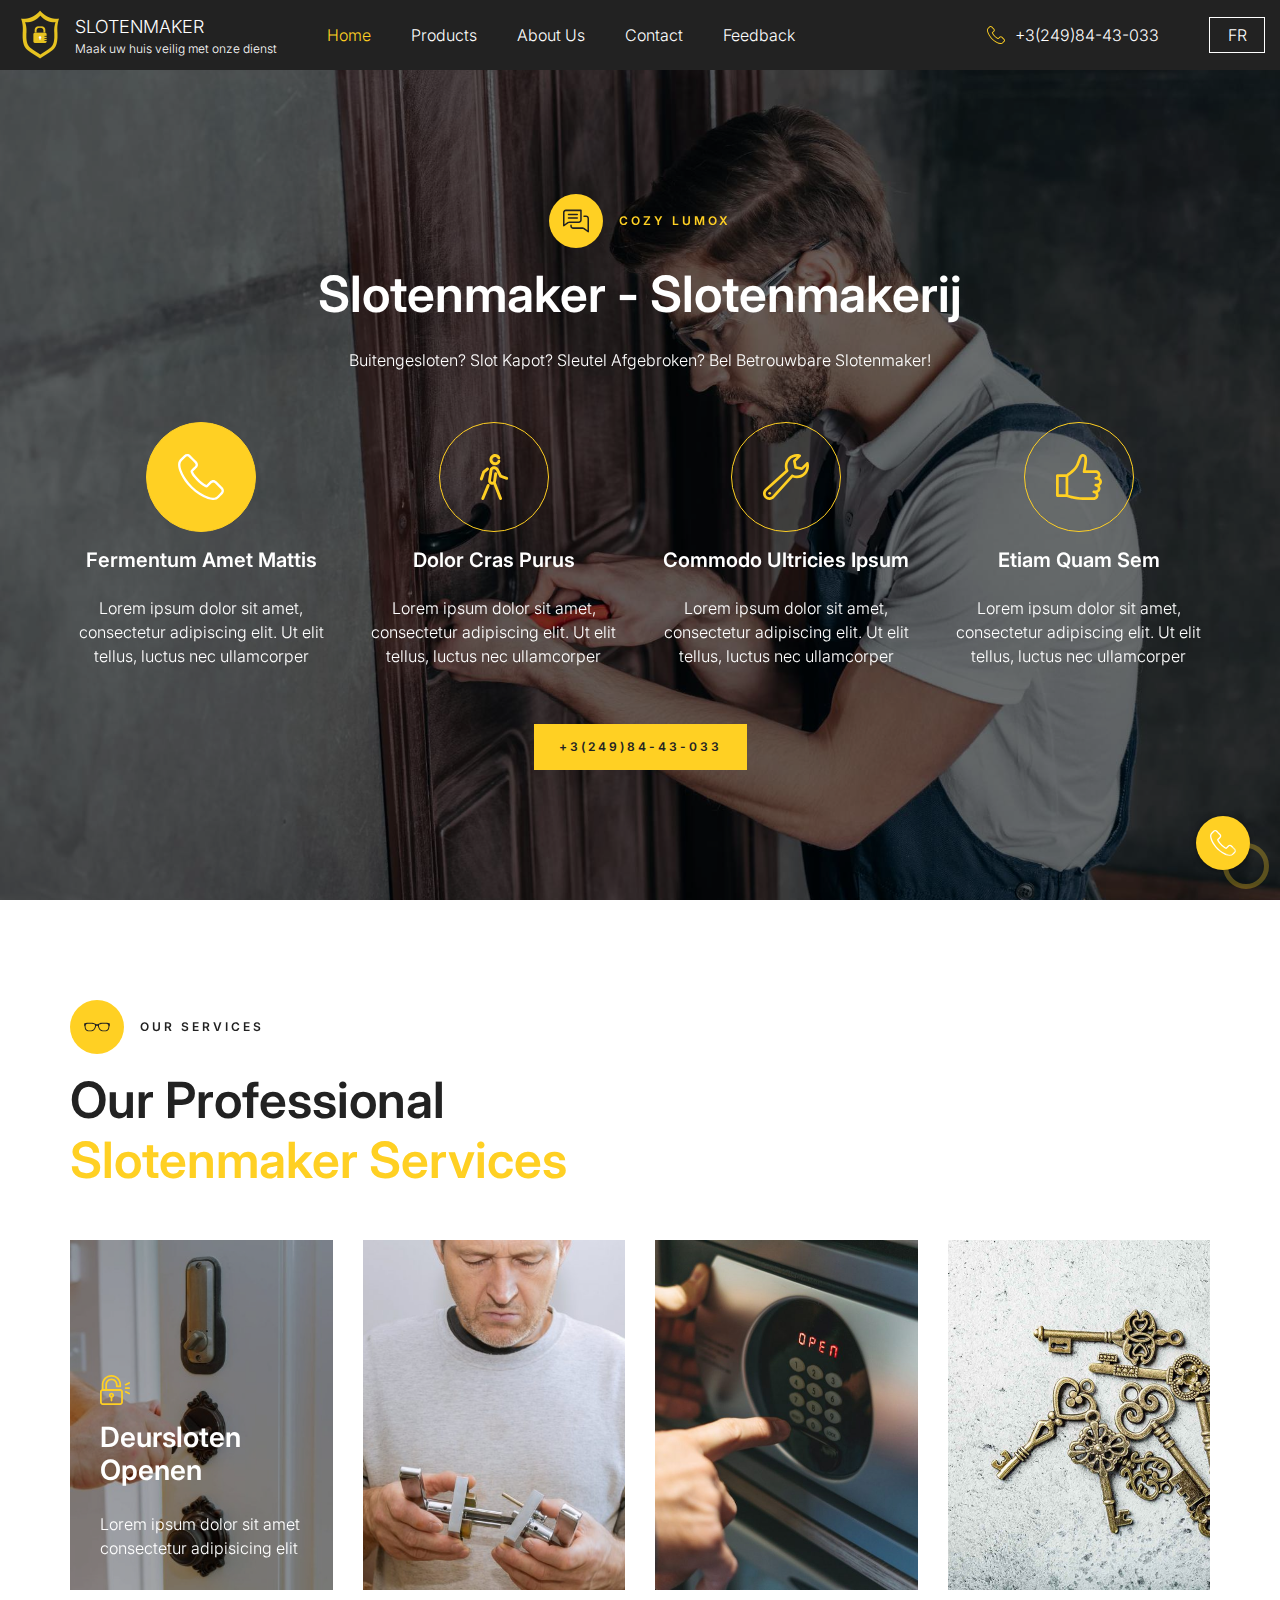
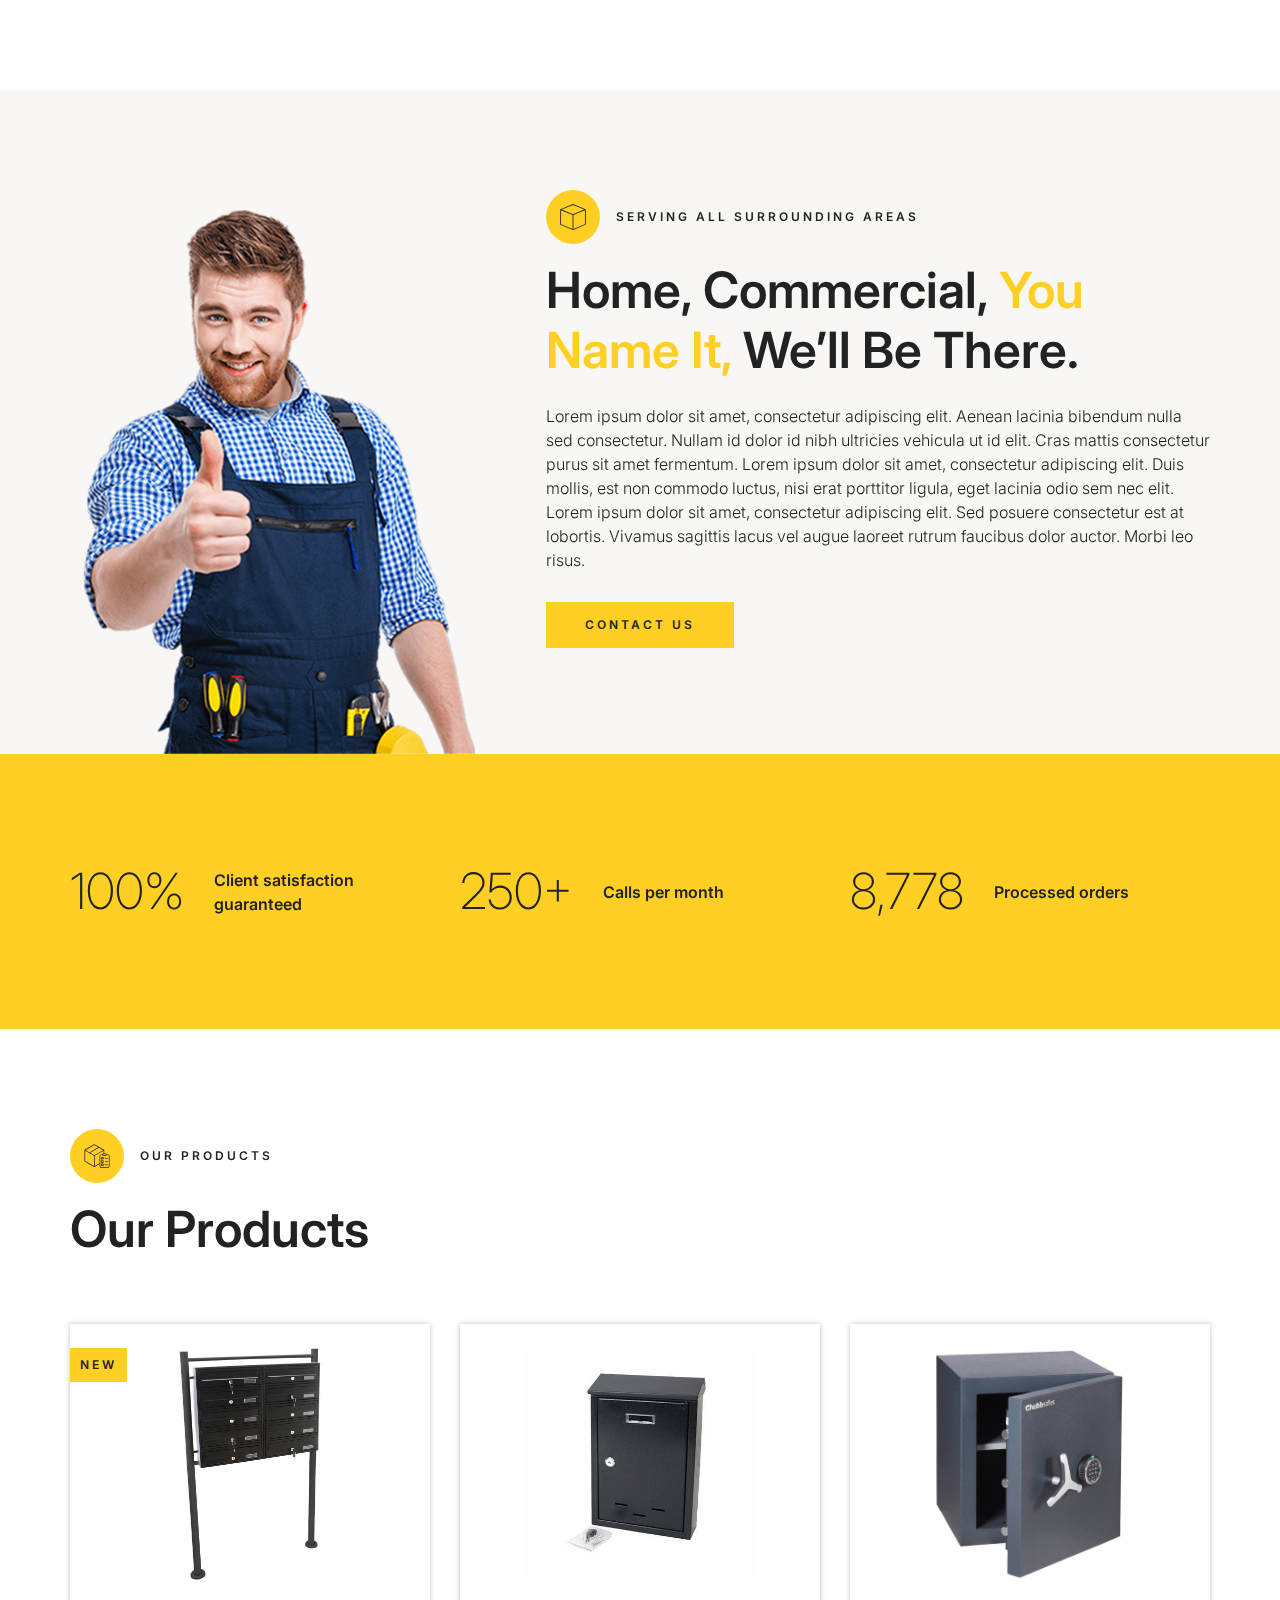
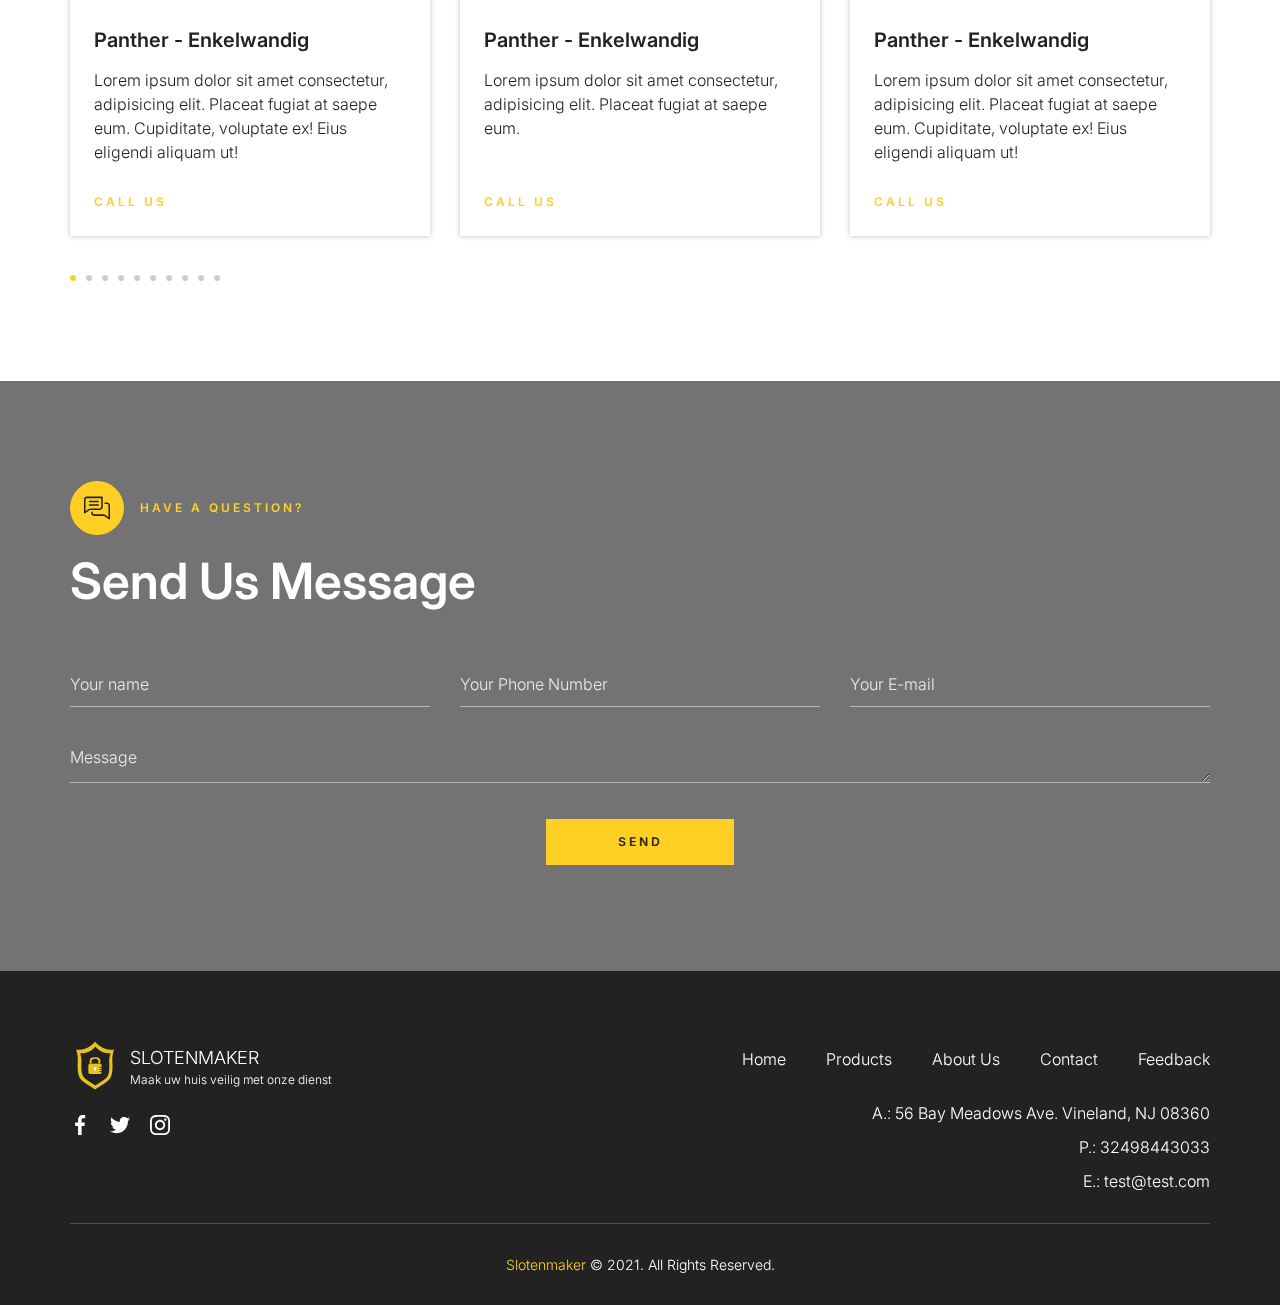
==== commit c8c4d9d9: "Create page About and Contact" ====
--- a/slotenmaker/index.html
+++ b/slotenmaker/index.html
@@ -35,9 +35,10 @@
             </a>
             <nav class="nav-menu">
               <ul class="nav-list">
-                <li><a href="/">Home</a></li>
+                <li class="active"><a href="index.html">Home</a></li>
+                <li><a href="products.html">Products</a></li>
                 <li><a href="about.html">About Us</a></li>
-                <li><a href="#">Contacts</a></li>
+                <li><a href="contact.html">Contact</a></li>
                 <li>
                   <a href="#" class="popup-open" rel="action1">Feedback</a>
                 </li>
@@ -88,48 +89,340 @@
     <!-- =============== HEADER END =============== -->
 
     <!-- ================ SECTION ================ -->
-    <main class="main">
-      <div
-        class="main__wrap"
-        style="background-image: url(assets/img/bg-main.jpg)"
-      >
-        <div class="container">
-          <div class="main__cover">
-            <div class="before-title invert">
-              <span class="icon">
-                <svg
-                  x="0px"
-                  y="0px"
-                  viewBox="0 0 512 512"
-                  style="enable-background: new 0 0 512 512"
-                  xml:space="preserve"
-                >
+    <main
+      class="main our-process our-process__invert"
+      style="background-image: url(assets/img/bg-main.jpg)"
+    >
+      <div class="container">
+        <div class="before-title center invert">
+          <span class="icon">
+            <svg enable-background="new 0 0 512 512" viewBox="0 0 512 512">
+              <g>
+                <path
+                  d="m0 349.022c0 12.187 13.808 19.277 23.711 12.211l82.471-58.832c6.917-4.934 15.065-7.542 23.563-7.542h181.382c31.928 0 57.902-25.975 57.902-57.902v-190.331c0-8.284-6.716-15-15-15h-296.127c-31.927 0-57.902 25.974-57.902 57.902zm30-259.494c0-15.386 12.517-27.902 27.902-27.902h281.126v175.331c0 15.386-12.517 27.902-27.902 27.902h-181.382c-14.78 0-28.952 4.537-40.984 13.12l-58.76 41.917z"
+                />
+                <path
+                  d="m512 205.876c0-31.932-25.974-57.91-57.9-57.91h-40.07c-8.284 0-15 6.716-15 15s6.716 15 15 15h40.07c15.385 0 27.9 12.521 27.9 27.91v230.364l-58.759-41.915c-12.031-8.583-26.202-13.119-40.981-13.119h-181.39c-15.385 0-27.9-12.521-27.9-27.91v-13.439c0-8.284-6.716-15-15-15s-15 6.716-15 15v13.439c0 31.932 25.974 57.91 57.9 57.91h181.39c8.497 0 16.644 2.607 23.56 7.541l82.47 58.83c9.853 7.031 23.711.015 23.711-12.211v-259.49z"
+                />
+                <path
+                  d="m107.862 143.339h173.304c8.284 0 15-6.716 15-15s-6.716-15-15-15h-173.304c-8.284 0-15 6.716-15 15s6.716 15 15 15z"
+                />
+                <path
+                  d="m107.862 213.339h173.304c8.284 0 15-6.716 15-15s-6.716-15-15-15h-173.304c-8.284 0-15 6.716-15 15s6.716 15 15 15z"
+                />
+              </g>
+            </svg>
+          </span>
+          <span class="name">cozy lumox</span>
+        </div>
+        <h1>Slotenmaker - Slotenmakerij</h1>
+        <p>
+          Buitengesloten? Slot Kapot? Sleutel Afgebroken? Bel Betrouwbare
+          Slotenmaker!
+        </p>
+        <div class="our-process__row row">
+          <div class="our-process__col col-3">
+            <div class="our-process__icon active">
+              <svg
+                x="0px"
+                y="0px"
+                viewBox="0 0 482.6 482.6"
+                style="enable-background: new 0 0 482.6 482.6"
+                xml:space="preserve"
+              >
+                <g>
+                  <path
+                    d="M98.339,320.8c47.6,56.9,104.9,101.7,170.3,133.4c24.9,11.8,58.2,25.8,95.3,28.2c2.3,0.1,4.5,0.2,6.8,0.2
+                        c24.9,0,44.9-8.6,61.2-26.3c0.1-0.1,0.3-0.3,0.4-0.5c5.8-7,12.4-13.3,19.3-20c4.7-4.5,9.5-9.2,14.1-14
+                        c21.3-22.2,21.3-50.4-0.2-71.9l-60.1-60.1c-10.2-10.6-22.4-16.2-35.2-16.2c-12.8,0-25.1,5.6-35.6,16.1l-35.8,35.8
+                        c-3.3-1.9-6.7-3.6-9.9-5.2c-4-2-7.7-3.9-11-6c-32.6-20.7-62.2-47.7-90.5-82.4c-14.3-18.1-23.9-33.3-30.6-48.8
+                        c9.4-8.5,18.2-17.4,26.7-26.1c3-3.1,6.1-6.2,9.2-9.3c10.8-10.8,16.6-23.3,16.6-36s-5.7-25.2-16.6-36l-29.8-29.8
+                        c-3.5-3.5-6.8-6.9-10.2-10.4c-6.6-6.8-13.5-13.8-20.3-20.1c-10.3-10.1-22.4-15.4-35.2-15.4c-12.7,0-24.9,5.3-35.6,15.5l-37.4,37.4
+                        c-13.6,13.6-21.3,30.1-22.9,49.2c-1.9,23.9,2.5,49.3,13.9,80C32.739,229.6,59.139,273.7,98.339,320.8z M25.739,104.2
+                        c1.2-13.3,6.3-24.4,15.9-34l37.2-37.2c5.8-5.6,12.2-8.5,18.4-8.5c6.1,0,12.3,2.9,18,8.7c6.7,6.2,13,12.7,19.8,19.6
+                        c3.4,3.5,6.9,7,10.4,10.6l29.8,29.8c6.2,6.2,9.4,12.5,9.4,18.7s-3.2,12.5-9.4,18.7c-3.1,3.1-6.2,6.3-9.3,9.4
+                        c-9.3,9.4-18,18.3-27.6,26.8c-0.2,0.2-0.3,0.3-0.5,0.5c-8.3,8.3-7,16.2-5,22.2c0.1,0.3,0.2,0.5,0.3,0.8
+                        c7.7,18.5,18.4,36.1,35.1,57.1c30,37,61.6,65.7,96.4,87.8c4.3,2.8,8.9,5,13.2,7.2c4,2,7.7,3.9,11,6c0.4,0.2,0.7,0.4,1.1,0.6
+                        c3.3,1.7,6.5,2.5,9.7,2.5c8,0,13.2-5.1,14.9-6.8l37.4-37.4c5.8-5.8,12.1-8.9,18.3-8.9c7.6,0,13.8,4.7,17.7,8.9l60.3,60.2
+                        c12,12,11.9,25-0.3,37.7c-4.2,4.5-8.6,8.8-13.3,13.3c-7,6.8-14.3,13.8-20.9,21.7c-11.5,12.4-25.2,18.2-42.9,18.2
+                        c-1.7,0-3.5-0.1-5.2-0.2c-32.8-2.1-63.3-14.9-86.2-25.8c-62.2-30.1-116.8-72.8-162.1-127c-37.3-44.9-62.4-86.7-79-131.5
+                        C28.039,146.4,24.139,124.3,25.739,104.2z"
+                  />
+                </g>
+              </svg>
+            </div>
+            <h5>Fermentum Amet Mattis</h5>
+            <p>
+              Lorem ipsum dolor sit amet, consectetur adipiscing elit. Ut elit
+              tellus, luctus nec ullamcorper
+            </p>
+          </div>
+          <div class="our-process__col col-3">
+            <div class="our-process__icon">
+              <svg
+                x="0px"
+                y="0px"
+                viewBox="0 0 512 512"
+                style="enable-background: new 0 0 512 512"
+                xml:space="preserve"
+              >
+                <g>
+                  <g>
+                    <g>
+                      <path
+                        d="M402.478,256.044l-60.517-21.876l-30.325-59.842c-0.586-1.296-14.803-31.709-47.205-36.688c-14.599-2.219-28.736,0.994-39.697,9.114c-9.434,6.976-15.504,16.977-17.119,28.124l-17.066,116.569c-3.55,24.494,13.49,47.302,37.975,50.843c2.183,0.311,4.331,0.47,6.461,0.47c5.35,0,10.537-0.967,15.373-2.743l63.221,161.565c2.529,6.47,8.715,10.419,15.256,10.419c1.988,0,4.011-0.364,5.973-1.136c8.422-3.293,12.584-12.806,9.283-21.228l-68.009-173.802c1.564-3.586,2.684-7.432,3.268-11.485l11.954-81.346c1.313-8.955-4.872-17.288-13.827-18.592c-8.946-1.313-17.279,4.872-18.592,13.827l-11.963,81.381c-0.281,1.951-1.035,3.721-2.114,5.23c-0.111,0.151-0.231,0.297-0.336,0.452c-2.613,3.319-6.885,5.204-11.261,4.551c-6.603-0.95-11.191-7.109-10.25-13.685l17.066-116.569c0.461-3.151,2.529-5.28,4.198-6.514c3.834-2.84,9.372-3.976,15.238-3.053c14.714,2.254,22.338,17.856,22.648,18.486l33.555,66.25c1.881,3.727,5.121,6.585,9.043,8.005l66.622,24.086c8.52,3.08,17.9-1.322,20.98-9.833S410.988,259.124,402.478,256.044z"
+                      />
+                      <path
+                        d="M268.097,124.849c25.142,0,47.719-14.954,57.499-38.108c3.532-8.342-0.373-17.954-8.706-21.468c-8.324-3.55-17.945,0.382-21.468,8.706c-4.65,11.005-15.38,18.122-27.325,18.122c-16.356,0-29.659-13.303-29.659-29.65c0-16.365,13.303-29.686,29.65-29.686c11.475,0.009,21.716,6.425,26.713,16.738c3.958,8.138,13.765,11.528,21.894,7.588c8.138-3.949,11.528-13.747,7.588-21.894C313.926,13.827,291.872,0.009,268.097,0c-34.416,0-62.416,28.009-62.416,62.443C205.681,96.859,233.681,124.849,268.097,124.849z"
+                      />
+                      <path
+                        d="M197.312,334.834c-8.387-3.47-17.945,0.568-21.379,8.919l-59.922,145.625c-3.443,8.36,0.55,17.936,8.919,21.379c2.032,0.843,4.153,1.242,6.221,1.242c6.452,0,12.558-3.825,15.158-10.153l59.922-145.634C209.674,347.853,205.681,338.277,197.312,334.834z"
+                      />
+                      <path
+                        d="M130.627,283.37l24.139-71.788l39.883-32.765c6.993-5.751,7.996-16.081,2.263-23.065c-5.751-6.993-16.063-8.005-23.065-2.263l-43.513,35.756c-2.37,1.952-4.153,4.535-5.13,7.437l-25.639,76.234c-2.884,8.582,1.731,17.874,10.304,20.758c1.731,0.586,3.497,0.861,5.227,0.861C121.939,294.534,128.32,290.212,130.627,283.37z"
+                      />
+                    </g>
+                  </g>
+                </g>
+              </svg>
+            </div>
+            <h5>Dolor Cras Purus</h5>
+            <p>
+              Lorem ipsum dolor sit amet, consectetur adipiscing elit. Ut elit
+              tellus, luctus nec ullamcorper
+            </p>
+          </div>
+          <div class="our-process__col col-3">
+            <div class="our-process__icon">
+              <svg
+                enable-background="new 0 0 512.001 512.001"
+                viewBox="0 0 512.001 512.001"
+              >
+                <g>
+                  <path
+                    d="m72.016 512.001c-19.232 0-37.246-7.456-50.903-21.113-14.097-14.097-21.587-32.838-21.089-52.769.498-19.93 8.914-38.273 23.698-51.649l226.634-205.05c-17.914-48.908-5.975-104.733 31.298-142.005 33.893-33.892 83.826-47.258 130.312-34.871 5.182 1.38 9.234 5.422 10.626 10.602 1.392 5.179-.087 10.708-3.88 14.5l-53.593 53.593 10.607 53.037 53.037 10.607 53.593-53.593c3.792-3.793 9.318-5.273 14.5-3.88 5.18 1.392 9.222 5.443 10.603 10.626 12.384 46.485-.979 96.418-34.872 130.311-37.273 37.275-93.097 49.211-142.005 31.298l-205.05 226.634c-13.376 14.784-31.718 23.201-51.649 23.699-.623.015-1.246.023-1.867.023zm303.909-481.998c-27.102.324-53.513 11.084-73.056 30.627-31.061 31.062-39.505 78.686-21.009 118.508 2.769 5.962 1.334 13.032-3.541 17.443l-234.468 212.137c-8.63 7.808-13.543 18.516-13.834 30.151s4.081 22.575 12.311 30.805 19.168 12.63 30.805 12.31c11.635-.291 22.343-5.203 30.151-13.834l212.137-234.468c4.411-4.874 11.48-6.309 17.443-3.541 39.82 18.497 87.444 10.052 118.507-21.009 19.541-19.541 30.301-45.956 30.627-73.057l-37.698 37.7c-3.547 3.547-8.631 5.086-13.549 4.103l-70.716-14.143c-5.938-1.188-10.58-5.829-11.767-11.768l-14.143-70.716c-.984-4.918.556-10.003 4.102-13.549z"
+                  />
+                  <circle cx="74.162" cy="437.84" r="15" />
+                </g>
+              </svg>
+            </div>
+            <h5>Commodo Ultricies Ipsum</h5>
+            <p>
+              Lorem ipsum dolor sit amet, consectetur adipiscing elit. Ut elit
+              tellus, luctus nec ullamcorper
+            </p>
+          </div>
+          <div class="our-process__col col-3">
+            <div class="our-process__icon">
+              <svg
+                x="0px"
+                y="0px"
+                viewBox="0 0 512 512"
+                style="enable-background: new 0 0 512 512"
+                xml:space="preserve"
+              >
+                <g>
                   <g>
                     <path
-                      d="M334.974,0c-95.419,0-173.049,77.63-173.049,173.049c0,21.213,3.769,41.827,11.211,61.403L7.672,399.928c-2.365,2.366-3.694,5.573-3.694,8.917v90.544c0,6.965,5.646,12.611,12.611,12.611h74.616c3.341,0,6.545-1.325,8.91-3.686l25.145-25.107c2.37-2.366,3.701-5.577,3.701-8.925v-30.876h30.837c6.965,0,12.611-5.646,12.611-12.611v-12.36h12.361c6.964,0,12.611-5.646,12.611-12.611v-27.136h27.136c3.344,0,6.551-1.329,8.917-3.694l40.121-40.121c19.579,7.449,40.196,11.223,61.417,11.223c95.419,0,173.049-77.63,173.049-173.049C508.022,77.63,430.393,0,334.974,0zM334.974,320.874c-20.642,0-40.606-4.169-59.339-12.393c-4.844-2.126-10.299-0.956-13.871,2.525c-0.039,0.037-0.077,0.067-0.115,0.106l-42.354,42.354h-34.523c-6.965,0-12.611,5.646-12.611,12.611v27.136H159.8c-6.964,0-12.611,5.646-12.611,12.611v12.36h-30.838c-6.964,0-12.611,5.646-12.611,12.611v38.257l-17.753,17.725H29.202v-17.821l154.141-154.14c4.433-4.433,4.433-11.619,0-16.051s-11.617-4.434-16.053,0L29.202,436.854V414.07l167.696-167.708c0.038-0.038,0.067-0.073,0.102-0.11c3.482-3.569,4.656-9.024,2.53-13.872c-8.216-18.732-12.38-38.695-12.38-59.33c0-81.512,66.315-147.827,147.827-147.827S482.802,91.537,482.802,173.05C482.8,254.56,416.484,320.874,334.974,320.874z"
+                      d="M511.806,308.587c0-19.227-10.331-36.087-25.733-45.321c5.901-8.521,9.362-18.858,9.362-29.985c0-29.113-23.686-52.799-52.799-52.799H331.178c3.416-15.48,8.088-38.709,11.341-63.026c8.466-63.281,2.68-98.376-18.207-110.445c-13.022-7.523-27.062-9.049-39.534-4.301c-9.635,3.67-22.647,12.693-30.062,34.838l-29.294,76.701c-19.428,47.983-91.283,99.097-108.29,110.698H15.341c-8.365,0-15.146,6.782-15.146,15.146v222.458c0,8.365,6.782,15.146,15.146,15.146h103.523C176.572,500.456,237.28,512,299.359,512h121.446c29.113,0,52.799-23.686,52.799-52.799c0-10.195-2.905-19.725-7.93-27.804c17.601-8.572,29.759-26.646,29.759-47.503c0-11.128-3.461-21.464-9.362-29.985C501.475,344.675,511.806,327.814,511.806,308.587z M106.594,447.406H30.487V255.241h76.107V447.406z M459.006,331.094h-16.371c-8.365,0-15.146,6.782-15.146,15.146c0,8.365,6.782,15.146,15.146,15.146c12.41,0,22.507,10.097,22.507,22.508c0,12.41-10.097,22.507-22.507,22.507h-21.829c-8.365,0-15.146,6.782-15.146,15.146s6.782,15.146,15.146,15.146c12.41,0,22.507,10.097,22.507,22.507s-10.097,22.507-22.507,22.507H299.36c-55.784,0-110.388-9.925-162.472-29.517V248.154c22.873-15.78,94.897-68.646,116.683-122.707c0.034-0.086,0.068-0.172,0.101-0.258l29.463-77.143c0.083-0.216,0.161-0.435,0.232-0.654c2.857-8.65,7.187-14.465,12.195-16.372c4.856-1.851,10.074,0.186,13.595,2.221c0.13,0.075,12.765,9.498,3.369,79.966c-5.337,40.021-15.03,78.299-15.126,78.681c-1.155,4.531-0.15,9.342,2.717,13.034c2.87,3.692,7.283,5.853,11.96,5.853h130.561c12.41,0,22.507,10.097,22.507,22.507c0,12.41-10.097,22.507-22.507,22.507c-8.365,0-15.146,6.782-15.146,15.146c0,8.365,6.782,15.146,15.146,15.146h16.371c12.41,0,22.507,10.097,22.507,22.507C481.515,320.997,471.416,331.094,459.006,331.094z"
                     />
                   </g>
+                </g>
+              </svg>
+            </div>
+            <h5>Etiam Quam Sem</h5>
+            <p>
+              Lorem ipsum dolor sit amet, consectetur adipiscing elit. Ut elit
+              tellus, luctus nec ullamcorper
+            </p>
+          </div>
+        </div>
+        <a href="tel:+32498443033" class="btn">
+          <span>+3(249)84-43-033</span>
+        </a>
+      </div>
+    </main>
+    <!-- =============== SECTION END =============== -->
+
+    <!-- ================ SECTION ================ -->
+    <!-- <section
+      class="our-process our-process__invert"
+      style="background-image: url(assets/img/bg-our-process.jpg)"
+    >
+      <div class="container">
+        <div class="before-title center invert">
+          <span class="icon">
+            <svg enable-background="new 0 0 512 512" viewBox="0 0 512 512">
+              <g>
+                <path
+                  d="m0 349.022c0 12.187 13.808 19.277 23.711 12.211l82.471-58.832c6.917-4.934 15.065-7.542 23.563-7.542h181.382c31.928 0 57.902-25.975 57.902-57.902v-190.331c0-8.284-6.716-15-15-15h-296.127c-31.927 0-57.902 25.974-57.902 57.902zm30-259.494c0-15.386 12.517-27.902 27.902-27.902h281.126v175.331c0 15.386-12.517 27.902-27.902 27.902h-181.382c-14.78 0-28.952 4.537-40.984 13.12l-58.76 41.917z"
+                />
+                <path
+                  d="m512 205.876c0-31.932-25.974-57.91-57.9-57.91h-40.07c-8.284 0-15 6.716-15 15s6.716 15 15 15h40.07c15.385 0 27.9 12.521 27.9 27.91v230.364l-58.759-41.915c-12.031-8.583-26.202-13.119-40.981-13.119h-181.39c-15.385 0-27.9-12.521-27.9-27.91v-13.439c0-8.284-6.716-15-15-15s-15 6.716-15 15v13.439c0 31.932 25.974 57.91 57.9 57.91h181.39c8.497 0 16.644 2.607 23.56 7.541l82.47 58.83c9.853 7.031 23.711.015 23.711-12.211v-259.49z"
+                />
+                <path
+                  d="m107.862 143.339h173.304c8.284 0 15-6.716 15-15s-6.716-15-15-15h-173.304c-8.284 0-15 6.716-15 15s6.716 15 15 15z"
+                />
+                <path
+                  d="m107.862 213.339h173.304c8.284 0 15-6.716 15-15s-6.716-15-15-15h-173.304c-8.284 0-15 6.716-15 15s6.716 15 15 15z"
+                />
+              </g>
+            </svg>
+          </span>
+          <span class="name">our process</span>
+        </div>
+        <h2>How <span>We Do</span> The Job</h2>
+        <div class="our-process__row row">
+          <div class="our-process__col col-3">
+            <div class="our-process__icon active">
+              <svg
+                x="0px"
+                y="0px"
+                viewBox="0 0 482.6 482.6"
+                style="enable-background: new 0 0 482.6 482.6"
+                xml:space="preserve"
+              >
+                <g>
+                  <path
+                    d="M98.339,320.8c47.6,56.9,104.9,101.7,170.3,133.4c24.9,11.8,58.2,25.8,95.3,28.2c2.3,0.1,4.5,0.2,6.8,0.2
+                      c24.9,0,44.9-8.6,61.2-26.3c0.1-0.1,0.3-0.3,0.4-0.5c5.8-7,12.4-13.3,19.3-20c4.7-4.5,9.5-9.2,14.1-14
+                      c21.3-22.2,21.3-50.4-0.2-71.9l-60.1-60.1c-10.2-10.6-22.4-16.2-35.2-16.2c-12.8,0-25.1,5.6-35.6,16.1l-35.8,35.8
+                      c-3.3-1.9-6.7-3.6-9.9-5.2c-4-2-7.7-3.9-11-6c-32.6-20.7-62.2-47.7-90.5-82.4c-14.3-18.1-23.9-33.3-30.6-48.8
+                      c9.4-8.5,18.2-17.4,26.7-26.1c3-3.1,6.1-6.2,9.2-9.3c10.8-10.8,16.6-23.3,16.6-36s-5.7-25.2-16.6-36l-29.8-29.8
+                      c-3.5-3.5-6.8-6.9-10.2-10.4c-6.6-6.8-13.5-13.8-20.3-20.1c-10.3-10.1-22.4-15.4-35.2-15.4c-12.7,0-24.9,5.3-35.6,15.5l-37.4,37.4
+                      c-13.6,13.6-21.3,30.1-22.9,49.2c-1.9,23.9,2.5,49.3,13.9,80C32.739,229.6,59.139,273.7,98.339,320.8z M25.739,104.2
+                      c1.2-13.3,6.3-24.4,15.9-34l37.2-37.2c5.8-5.6,12.2-8.5,18.4-8.5c6.1,0,12.3,2.9,18,8.7c6.7,6.2,13,12.7,19.8,19.6
+                      c3.4,3.5,6.9,7,10.4,10.6l29.8,29.8c6.2,6.2,9.4,12.5,9.4,18.7s-3.2,12.5-9.4,18.7c-3.1,3.1-6.2,6.3-9.3,9.4
+                      c-9.3,9.4-18,18.3-27.6,26.8c-0.2,0.2-0.3,0.3-0.5,0.5c-8.3,8.3-7,16.2-5,22.2c0.1,0.3,0.2,0.5,0.3,0.8
+                      c7.7,18.5,18.4,36.1,35.1,57.1c30,37,61.6,65.7,96.4,87.8c4.3,2.8,8.9,5,13.2,7.2c4,2,7.7,3.9,11,6c0.4,0.2,0.7,0.4,1.1,0.6
+                      c3.3,1.7,6.5,2.5,9.7,2.5c8,0,13.2-5.1,14.9-6.8l37.4-37.4c5.8-5.8,12.1-8.9,18.3-8.9c7.6,0,13.8,4.7,17.7,8.9l60.3,60.2
+                      c12,12,11.9,25-0.3,37.7c-4.2,4.5-8.6,8.8-13.3,13.3c-7,6.8-14.3,13.8-20.9,21.7c-11.5,12.4-25.2,18.2-42.9,18.2
+                      c-1.7,0-3.5-0.1-5.2-0.2c-32.8-2.1-63.3-14.9-86.2-25.8c-62.2-30.1-116.8-72.8-162.1-127c-37.3-44.9-62.4-86.7-79-131.5
+                      C28.039,146.4,24.139,124.3,25.739,104.2z"
+                  />
+                </g>
+              </svg>
+            </div>
+            <h5>Fermentum Amet Mattis</h5>
+            <p>
+              Lorem ipsum dolor sit amet, consectetur adipiscing elit. Ut elit
+              tellus, luctus nec ullamcorper
+            </p>
+          </div>
+          <div class="our-process__col col-3">
+            <div class="our-process__icon">
+              <svg
+                x="0px"
+                y="0px"
+                viewBox="0 0 512 512"
+                style="enable-background: new 0 0 512 512"
+                xml:space="preserve"
+              >
+                <g>
+                  <g>
+                    <g>
+                      <path
+                        d="M402.478,256.044l-60.517-21.876l-30.325-59.842c-0.586-1.296-14.803-31.709-47.205-36.688
+            c-14.599-2.219-28.736,0.994-39.697,9.114c-9.434,6.976-15.504,16.977-17.119,28.124l-17.066,116.569
+            c-3.55,24.494,13.49,47.302,37.975,50.843c2.183,0.311,4.331,0.47,6.461,0.47c5.35,0,10.537-0.967,15.373-2.743l63.221,161.565
+            c2.529,6.47,8.715,10.419,15.256,10.419c1.988,0,4.011-0.364,5.973-1.136c8.422-3.293,12.584-12.806,9.283-21.228
+            l-68.009-173.802c1.564-3.586,2.684-7.432,3.268-11.485l11.954-81.346c1.313-8.955-4.872-17.288-13.827-18.592
+            c-8.946-1.313-17.279,4.872-18.592,13.827l-11.963,81.381c-0.281,1.951-1.035,3.721-2.114,5.23
+            c-0.111,0.151-0.231,0.297-0.336,0.452c-2.613,3.319-6.885,5.204-11.261,4.551c-6.603-0.95-11.191-7.109-10.25-13.685
+            l17.066-116.569c0.461-3.151,2.529-5.28,4.198-6.514c3.834-2.84,9.372-3.976,15.238-3.053
+            c14.714,2.254,22.338,17.856,22.648,18.486l33.555,66.25c1.881,3.727,5.121,6.585,9.043,8.005l66.622,24.086
+            c8.52,3.08,17.9-1.322,20.98-9.833S410.988,259.124,402.478,256.044z"
+                      />
+                      <path
+                        d="M268.097,124.849c25.142,0,47.719-14.954,57.499-38.108c3.532-8.342-0.373-17.954-8.706-21.468
+            c-8.324-3.55-17.945,0.382-21.468,8.706c-4.65,11.005-15.38,18.122-27.325,18.122c-16.356,0-29.659-13.303-29.659-29.65
+            c0-16.365,13.303-29.686,29.65-29.686c11.475,0.009,21.716,6.425,26.713,16.738c3.958,8.138,13.765,11.528,21.894,7.588
+            c8.138-3.949,11.528-13.747,7.588-21.894C313.926,13.827,291.872,0.009,268.097,0c-34.416,0-62.416,28.009-62.416,62.443
+            C205.681,96.859,233.681,124.849,268.097,124.849z"
+                      />
+                      <path
+                        d="M197.312,334.834c-8.387-3.47-17.945,0.568-21.379,8.919l-59.922,145.625c-3.443,8.36,0.55,17.936,8.919,21.379
+            c2.032,0.843,4.153,1.242,6.221,1.242c6.452,0,12.558-3.825,15.158-10.153l59.922-145.634
+            C209.674,347.853,205.681,338.277,197.312,334.834z"
+                      />
+                      <path
+                        d="M130.627,283.37l24.139-71.788l39.883-32.765c6.993-5.751,7.996-16.081,2.263-23.065
+            c-5.751-6.993-16.063-8.005-23.065-2.263l-43.513,35.756c-2.37,1.952-4.153,4.535-5.13,7.437l-25.639,76.234
+            c-2.884,8.582,1.731,17.874,10.304,20.758c1.731,0.586,3.497,0.861,5.227,0.861C121.939,294.534,128.32,290.212,130.627,283.37z"
+                      />
+                    </g>
+                  </g>
+                </g>
+              </svg>
+            </div>
+            <h5>Dolor Cras Purus</h5>
+            <p>
+              Lorem ipsum dolor sit amet, consectetur adipiscing elit. Ut elit
+              tellus, luctus nec ullamcorper
+            </p>
+          </div>
+          <div class="our-process__col col-3">
+            <div class="our-process__icon">
+              <svg
+                enable-background="new 0 0 512.001 512.001"
+                viewBox="0 0 512.001 512.001"
+              >
+                <g>
+                  <path
+                    d="m72.016 512.001c-19.232 0-37.246-7.456-50.903-21.113-14.097-14.097-21.587-32.838-21.089-52.769.498-19.93 8.914-38.273 23.698-51.649l226.634-205.05c-17.914-48.908-5.975-104.733 31.298-142.005 33.893-33.892 83.826-47.258 130.312-34.871 5.182 1.38 9.234 5.422 10.626 10.602 1.392 5.179-.087 10.708-3.88 14.5l-53.593 53.593 10.607 53.037 53.037 10.607 53.593-53.593c3.792-3.793 9.318-5.273 14.5-3.88 5.18 1.392 9.222 5.443 10.603 10.626 12.384 46.485-.979 96.418-34.872 130.311-37.273 37.275-93.097 49.211-142.005 31.298l-205.05 226.634c-13.376 14.784-31.718 23.201-51.649 23.699-.623.015-1.246.023-1.867.023zm303.909-481.998c-27.102.324-53.513 11.084-73.056 30.627-31.061 31.062-39.505 78.686-21.009 118.508 2.769 5.962 1.334 13.032-3.541 17.443l-234.468 212.137c-8.63 7.808-13.543 18.516-13.834 30.151s4.081 22.575 12.311 30.805 19.168 12.63 30.805 12.31c11.635-.291 22.343-5.203 30.151-13.834l212.137-234.468c4.411-4.874 11.48-6.309 17.443-3.541 39.82 18.497 87.444 10.052 118.507-21.009 19.541-19.541 30.301-45.956 30.627-73.057l-37.698 37.7c-3.547 3.547-8.631 5.086-13.549 4.103l-70.716-14.143c-5.938-1.188-10.58-5.829-11.767-11.768l-14.143-70.716c-.984-4.918.556-10.003 4.102-13.549z"
+                  />
+                  <circle cx="74.162" cy="437.84" r="15" />
+                </g>
+              </svg>
+            </div>
+            <h5>Commodo Ultricies Ipsum</h5>
+            <p>
+              Lorem ipsum dolor sit amet, consectetur adipiscing elit. Ut elit
+              tellus, luctus nec ullamcorper
+            </p>
+          </div>
+          <div class="our-process__col col-3">
+            <div class="our-process__icon">
+              <svg
+                x="0px"
+                y="0px"
+                viewBox="0 0 512 512"
+                style="enable-background: new 0 0 512 512"
+                xml:space="preserve"
+              >
+                <g>
                   <g>
                     <path
-                      d="M387.638,73.144c-26.047,0-47.237,21.19-47.237,47.237s21.19,47.237,47.237,47.237s47.237-21.19,47.237-47.237S413.686,73.144,387.638,73.144z M387.638,142.396c-12.139,0-22.015-9.876-22.015-22.015s9.876-22.015,22.015-22.015s22.015,9.876,22.015,22.015S399.777,142.396,387.638,142.396z"
+                      d="M511.806,308.587c0-19.227-10.331-36.087-25.733-45.321c5.901-8.521,9.362-18.858,9.362-29.985
+          c0-29.113-23.686-52.799-52.799-52.799H331.178c3.416-15.48,8.088-38.709,11.341-63.026c8.466-63.281,2.68-98.376-18.207-110.445
+          c-13.022-7.523-27.062-9.049-39.534-4.301c-9.635,3.67-22.647,12.693-30.062,34.838l-29.294,76.701
+          c-19.428,47.983-91.283,99.097-108.29,110.698H15.341c-8.365,0-15.146,6.782-15.146,15.146v222.458
+          c0,8.365,6.782,15.146,15.146,15.146h103.523C176.572,500.456,237.28,512,299.359,512h121.446
+          c29.113,0,52.799-23.686,52.799-52.799c0-10.195-2.905-19.725-7.93-27.804c17.601-8.572,29.759-26.646,29.759-47.503
+          c0-11.128-3.461-21.464-9.362-29.985C501.475,344.675,511.806,327.814,511.806,308.587z M106.594,447.406H30.487V255.241h76.107
+          V447.406z M459.006,331.094h-16.371c-8.365,0-15.146,6.782-15.146,15.146c0,8.365,6.782,15.146,15.146,15.146
+          c12.41,0,22.507,10.097,22.507,22.508c0,12.41-10.097,22.507-22.507,22.507h-21.829c-8.365,0-15.146,6.782-15.146,15.146
+          s6.782,15.146,15.146,15.146c12.41,0,22.507,10.097,22.507,22.507s-10.097,22.507-22.507,22.507H299.36
+          c-55.784,0-110.388-9.925-162.472-29.517V248.154c22.873-15.78,94.897-68.646,116.683-122.707
+          c0.034-0.086,0.068-0.172,0.101-0.258l29.463-77.143c0.083-0.216,0.161-0.435,0.232-0.654c2.857-8.65,7.187-14.465,12.195-16.372
+          c4.856-1.851,10.074,0.186,13.595,2.221c0.13,0.075,12.765,9.498,3.369,79.966c-5.337,40.021-15.03,78.299-15.126,78.681
+          c-1.155,4.531-0.15,9.342,2.717,13.034c2.87,3.692,7.283,5.853,11.96,5.853h130.561c12.41,0,22.507,10.097,22.507,22.507
+          c0,12.41-10.097,22.507-22.507,22.507c-8.365,0-15.146,6.782-15.146,15.146c0,8.365,6.782,15.146,15.146,15.146h16.371
+          c12.41,0,22.507,10.097,22.507,22.507C481.515,320.997,471.416,331.094,459.006,331.094z"
                     />
                   </g>
-                </svg>
-              </span>
-              <span class="name">cozy lumox</span>
-            </div>
-            <h1>Resolve Your Door & Lock Problems Within Hour​</h1>
+                </g>
+              </svg>
+            </div>
+            <h5>Etiam Quam Sem</h5>
             <p>
-              Buitengesloten? Slot Kapot? Sleutel Afgebroken? Bel Betrouwbare
-              Slotenmaker!
+              Lorem ipsum dolor sit amet, consectetur adipiscing elit. Ut elit
+              tellus, luctus nec ullamcorper
             </p>
-            <a href="tel:32498443033" class="btn">
-              <span>Emergency Call 24/7</span>
-            </a>
           </div>
         </div>
       </div>
-    </main>
+    </section> -->
     <!-- =============== SECTION END =============== -->
 
     <!-- ================ SECTION ================ -->
@@ -153,7 +446,7 @@
           </span>
           <span class="name">our services</span>
         </div>
-        <h2>Our Professional <span>Locksmith Services</span></h2>
+        <h2>Our Professional <span>Slotenmaker Services</span></h2>
         <div class="our-services__row">
           <div class="our-services__col">
             <div class="our-services__item active">
@@ -287,188 +580,7 @@
     <!-- =============== SECTION END =============== -->
 
     <!-- ================ SECTION ================ -->
-    <section
-      class="our-process our-process__invert"
-      style="background-image: url(assets/img/bg-our-process.jpg)"
-    >
-      <div class="container">
-        <div class="before-title center invert">
-          <span class="icon">
-            <svg enable-background="new 0 0 512 512" viewBox="0 0 512 512">
-              <g>
-                <path
-                  d="m0 349.022c0 12.187 13.808 19.277 23.711 12.211l82.471-58.832c6.917-4.934 15.065-7.542 23.563-7.542h181.382c31.928 0 57.902-25.975 57.902-57.902v-190.331c0-8.284-6.716-15-15-15h-296.127c-31.927 0-57.902 25.974-57.902 57.902zm30-259.494c0-15.386 12.517-27.902 27.902-27.902h281.126v175.331c0 15.386-12.517 27.902-27.902 27.902h-181.382c-14.78 0-28.952 4.537-40.984 13.12l-58.76 41.917z"
-                />
-                <path
-                  d="m512 205.876c0-31.932-25.974-57.91-57.9-57.91h-40.07c-8.284 0-15 6.716-15 15s6.716 15 15 15h40.07c15.385 0 27.9 12.521 27.9 27.91v230.364l-58.759-41.915c-12.031-8.583-26.202-13.119-40.981-13.119h-181.39c-15.385 0-27.9-12.521-27.9-27.91v-13.439c0-8.284-6.716-15-15-15s-15 6.716-15 15v13.439c0 31.932 25.974 57.91 57.9 57.91h181.39c8.497 0 16.644 2.607 23.56 7.541l82.47 58.83c9.853 7.031 23.711.015 23.711-12.211v-259.49z"
-                />
-                <path
-                  d="m107.862 143.339h173.304c8.284 0 15-6.716 15-15s-6.716-15-15-15h-173.304c-8.284 0-15 6.716-15 15s6.716 15 15 15z"
-                />
-                <path
-                  d="m107.862 213.339h173.304c8.284 0 15-6.716 15-15s-6.716-15-15-15h-173.304c-8.284 0-15 6.716-15 15s6.716 15 15 15z"
-                />
-              </g>
-            </svg>
-          </span>
-          <span class="name">our process</span>
-        </div>
-        <h2>How <span>We Do</span> The Job</h2>
-        <div class="our-process__row row">
-          <div class="our-process__col col-3">
-            <div class="our-process__icon active">
-              <svg
-                x="0px"
-                y="0px"
-                viewBox="0 0 482.6 482.6"
-                style="enable-background: new 0 0 482.6 482.6"
-                xml:space="preserve"
-              >
-                <g>
-                  <path
-                    d="M98.339,320.8c47.6,56.9,104.9,101.7,170.3,133.4c24.9,11.8,58.2,25.8,95.3,28.2c2.3,0.1,4.5,0.2,6.8,0.2
-                    c24.9,0,44.9-8.6,61.2-26.3c0.1-0.1,0.3-0.3,0.4-0.5c5.8-7,12.4-13.3,19.3-20c4.7-4.5,9.5-9.2,14.1-14
-                    c21.3-22.2,21.3-50.4-0.2-71.9l-60.1-60.1c-10.2-10.6-22.4-16.2-35.2-16.2c-12.8,0-25.1,5.6-35.6,16.1l-35.8,35.8
-                    c-3.3-1.9-6.7-3.6-9.9-5.2c-4-2-7.7-3.9-11-6c-32.6-20.7-62.2-47.7-90.5-82.4c-14.3-18.1-23.9-33.3-30.6-48.8
-                    c9.4-8.5,18.2-17.4,26.7-26.1c3-3.1,6.1-6.2,9.2-9.3c10.8-10.8,16.6-23.3,16.6-36s-5.7-25.2-16.6-36l-29.8-29.8
-                    c-3.5-3.5-6.8-6.9-10.2-10.4c-6.6-6.8-13.5-13.8-20.3-20.1c-10.3-10.1-22.4-15.4-35.2-15.4c-12.7,0-24.9,5.3-35.6,15.5l-37.4,37.4
-                    c-13.6,13.6-21.3,30.1-22.9,49.2c-1.9,23.9,2.5,49.3,13.9,80C32.739,229.6,59.139,273.7,98.339,320.8z M25.739,104.2
-                    c1.2-13.3,6.3-24.4,15.9-34l37.2-37.2c5.8-5.6,12.2-8.5,18.4-8.5c6.1,0,12.3,2.9,18,8.7c6.7,6.2,13,12.7,19.8,19.6
-                    c3.4,3.5,6.9,7,10.4,10.6l29.8,29.8c6.2,6.2,9.4,12.5,9.4,18.7s-3.2,12.5-9.4,18.7c-3.1,3.1-6.2,6.3-9.3,9.4
-                    c-9.3,9.4-18,18.3-27.6,26.8c-0.2,0.2-0.3,0.3-0.5,0.5c-8.3,8.3-7,16.2-5,22.2c0.1,0.3,0.2,0.5,0.3,0.8
-                    c7.7,18.5,18.4,36.1,35.1,57.1c30,37,61.6,65.7,96.4,87.8c4.3,2.8,8.9,5,13.2,7.2c4,2,7.7,3.9,11,6c0.4,0.2,0.7,0.4,1.1,0.6
-                    c3.3,1.7,6.5,2.5,9.7,2.5c8,0,13.2-5.1,14.9-6.8l37.4-37.4c5.8-5.8,12.1-8.9,18.3-8.9c7.6,0,13.8,4.7,17.7,8.9l60.3,60.2
-                    c12,12,11.9,25-0.3,37.7c-4.2,4.5-8.6,8.8-13.3,13.3c-7,6.8-14.3,13.8-20.9,21.7c-11.5,12.4-25.2,18.2-42.9,18.2
-                    c-1.7,0-3.5-0.1-5.2-0.2c-32.8-2.1-63.3-14.9-86.2-25.8c-62.2-30.1-116.8-72.8-162.1-127c-37.3-44.9-62.4-86.7-79-131.5
-                    C28.039,146.4,24.139,124.3,25.739,104.2z"
-                  />
-                </g>
-              </svg>
-            </div>
-            <h5>Fermentum Amet Mattis</h5>
-            <p>
-              Lorem ipsum dolor sit amet, consectetur adipiscing elit. Ut elit
-              tellus, luctus nec ullamcorper
-            </p>
-          </div>
-          <div class="our-process__col col-3">
-            <div class="our-process__icon">
-              <svg
-                x="0px"
-                y="0px"
-                viewBox="0 0 512 512"
-                style="enable-background: new 0 0 512 512"
-                xml:space="preserve"
-              >
-                <g>
-                  <g>
-                    <g>
-                      <path
-                        d="M402.478,256.044l-60.517-21.876l-30.325-59.842c-0.586-1.296-14.803-31.709-47.205-36.688
-          c-14.599-2.219-28.736,0.994-39.697,9.114c-9.434,6.976-15.504,16.977-17.119,28.124l-17.066,116.569
-          c-3.55,24.494,13.49,47.302,37.975,50.843c2.183,0.311,4.331,0.47,6.461,0.47c5.35,0,10.537-0.967,15.373-2.743l63.221,161.565
-          c2.529,6.47,8.715,10.419,15.256,10.419c1.988,0,4.011-0.364,5.973-1.136c8.422-3.293,12.584-12.806,9.283-21.228
-          l-68.009-173.802c1.564-3.586,2.684-7.432,3.268-11.485l11.954-81.346c1.313-8.955-4.872-17.288-13.827-18.592
-          c-8.946-1.313-17.279,4.872-18.592,13.827l-11.963,81.381c-0.281,1.951-1.035,3.721-2.114,5.23
-          c-0.111,0.151-0.231,0.297-0.336,0.452c-2.613,3.319-6.885,5.204-11.261,4.551c-6.603-0.95-11.191-7.109-10.25-13.685
-          l17.066-116.569c0.461-3.151,2.529-5.28,4.198-6.514c3.834-2.84,9.372-3.976,15.238-3.053
-          c14.714,2.254,22.338,17.856,22.648,18.486l33.555,66.25c1.881,3.727,5.121,6.585,9.043,8.005l66.622,24.086
-          c8.52,3.08,17.9-1.322,20.98-9.833S410.988,259.124,402.478,256.044z"
-                      />
-                      <path
-                        d="M268.097,124.849c25.142,0,47.719-14.954,57.499-38.108c3.532-8.342-0.373-17.954-8.706-21.468
-          c-8.324-3.55-17.945,0.382-21.468,8.706c-4.65,11.005-15.38,18.122-27.325,18.122c-16.356,0-29.659-13.303-29.659-29.65
-          c0-16.365,13.303-29.686,29.65-29.686c11.475,0.009,21.716,6.425,26.713,16.738c3.958,8.138,13.765,11.528,21.894,7.588
-          c8.138-3.949,11.528-13.747,7.588-21.894C313.926,13.827,291.872,0.009,268.097,0c-34.416,0-62.416,28.009-62.416,62.443
-          C205.681,96.859,233.681,124.849,268.097,124.849z"
-                      />
-                      <path
-                        d="M197.312,334.834c-8.387-3.47-17.945,0.568-21.379,8.919l-59.922,145.625c-3.443,8.36,0.55,17.936,8.919,21.379
-          c2.032,0.843,4.153,1.242,6.221,1.242c6.452,0,12.558-3.825,15.158-10.153l59.922-145.634
-          C209.674,347.853,205.681,338.277,197.312,334.834z"
-                      />
-                      <path
-                        d="M130.627,283.37l24.139-71.788l39.883-32.765c6.993-5.751,7.996-16.081,2.263-23.065
-          c-5.751-6.993-16.063-8.005-23.065-2.263l-43.513,35.756c-2.37,1.952-4.153,4.535-5.13,7.437l-25.639,76.234
-          c-2.884,8.582,1.731,17.874,10.304,20.758c1.731,0.586,3.497,0.861,5.227,0.861C121.939,294.534,128.32,290.212,130.627,283.37z"
-                      />
-                    </g>
-                  </g>
-                </g>
-              </svg>
-            </div>
-            <h5>Dolor Cras Purus</h5>
-            <p>
-              Lorem ipsum dolor sit amet, consectetur adipiscing elit. Ut elit
-              tellus, luctus nec ullamcorper
-            </p>
-          </div>
-          <div class="our-process__col col-3">
-            <div class="our-process__icon">
-              <svg
-                enable-background="new 0 0 512.001 512.001"
-                viewBox="0 0 512.001 512.001"
-              >
-                <g>
-                  <path
-                    d="m72.016 512.001c-19.232 0-37.246-7.456-50.903-21.113-14.097-14.097-21.587-32.838-21.089-52.769.498-19.93 8.914-38.273 23.698-51.649l226.634-205.05c-17.914-48.908-5.975-104.733 31.298-142.005 33.893-33.892 83.826-47.258 130.312-34.871 5.182 1.38 9.234 5.422 10.626 10.602 1.392 5.179-.087 10.708-3.88 14.5l-53.593 53.593 10.607 53.037 53.037 10.607 53.593-53.593c3.792-3.793 9.318-5.273 14.5-3.88 5.18 1.392 9.222 5.443 10.603 10.626 12.384 46.485-.979 96.418-34.872 130.311-37.273 37.275-93.097 49.211-142.005 31.298l-205.05 226.634c-13.376 14.784-31.718 23.201-51.649 23.699-.623.015-1.246.023-1.867.023zm303.909-481.998c-27.102.324-53.513 11.084-73.056 30.627-31.061 31.062-39.505 78.686-21.009 118.508 2.769 5.962 1.334 13.032-3.541 17.443l-234.468 212.137c-8.63 7.808-13.543 18.516-13.834 30.151s4.081 22.575 12.311 30.805 19.168 12.63 30.805 12.31c11.635-.291 22.343-5.203 30.151-13.834l212.137-234.468c4.411-4.874 11.48-6.309 17.443-3.541 39.82 18.497 87.444 10.052 118.507-21.009 19.541-19.541 30.301-45.956 30.627-73.057l-37.698 37.7c-3.547 3.547-8.631 5.086-13.549 4.103l-70.716-14.143c-5.938-1.188-10.58-5.829-11.767-11.768l-14.143-70.716c-.984-4.918.556-10.003 4.102-13.549z"
-                  />
-                  <circle cx="74.162" cy="437.84" r="15" />
-                </g>
-              </svg>
-            </div>
-            <h5>Commodo Ultricies Ipsum</h5>
-            <p>
-              Lorem ipsum dolor sit amet, consectetur adipiscing elit. Ut elit
-              tellus, luctus nec ullamcorper
-            </p>
-          </div>
-          <div class="our-process__col col-3">
-            <div class="our-process__icon">
-              <svg
-                x="0px"
-                y="0px"
-                viewBox="0 0 512 512"
-                style="enable-background: new 0 0 512 512"
-                xml:space="preserve"
-              >
-                <g>
-                  <g>
-                    <path
-                      d="M511.806,308.587c0-19.227-10.331-36.087-25.733-45.321c5.901-8.521,9.362-18.858,9.362-29.985
-        c0-29.113-23.686-52.799-52.799-52.799H331.178c3.416-15.48,8.088-38.709,11.341-63.026c8.466-63.281,2.68-98.376-18.207-110.445
-        c-13.022-7.523-27.062-9.049-39.534-4.301c-9.635,3.67-22.647,12.693-30.062,34.838l-29.294,76.701
-        c-19.428,47.983-91.283,99.097-108.29,110.698H15.341c-8.365,0-15.146,6.782-15.146,15.146v222.458
-        c0,8.365,6.782,15.146,15.146,15.146h103.523C176.572,500.456,237.28,512,299.359,512h121.446
-        c29.113,0,52.799-23.686,52.799-52.799c0-10.195-2.905-19.725-7.93-27.804c17.601-8.572,29.759-26.646,29.759-47.503
-        c0-11.128-3.461-21.464-9.362-29.985C501.475,344.675,511.806,327.814,511.806,308.587z M106.594,447.406H30.487V255.241h76.107
-        V447.406z M459.006,331.094h-16.371c-8.365,0-15.146,6.782-15.146,15.146c0,8.365,6.782,15.146,15.146,15.146
-        c12.41,0,22.507,10.097,22.507,22.508c0,12.41-10.097,22.507-22.507,22.507h-21.829c-8.365,0-15.146,6.782-15.146,15.146
-        s6.782,15.146,15.146,15.146c12.41,0,22.507,10.097,22.507,22.507s-10.097,22.507-22.507,22.507H299.36
-        c-55.784,0-110.388-9.925-162.472-29.517V248.154c22.873-15.78,94.897-68.646,116.683-122.707
-        c0.034-0.086,0.068-0.172,0.101-0.258l29.463-77.143c0.083-0.216,0.161-0.435,0.232-0.654c2.857-8.65,7.187-14.465,12.195-16.372
-        c4.856-1.851,10.074,0.186,13.595,2.221c0.13,0.075,12.765,9.498,3.369,79.966c-5.337,40.021-15.03,78.299-15.126,78.681
-        c-1.155,4.531-0.15,9.342,2.717,13.034c2.87,3.692,7.283,5.853,11.96,5.853h130.561c12.41,0,22.507,10.097,22.507,22.507
-        c0,12.41-10.097,22.507-22.507,22.507c-8.365,0-15.146,6.782-15.146,15.146c0,8.365,6.782,15.146,15.146,15.146h16.371
-        c12.41,0,22.507,10.097,22.507,22.507C481.515,320.997,471.416,331.094,459.006,331.094z"
-                    />
-                  </g>
-                </g>
-              </svg>
-            </div>
-            <h5>Etiam Quam Sem</h5>
-            <p>
-              Lorem ipsum dolor sit amet, consectetur adipiscing elit. Ut elit
-              tellus, luctus nec ullamcorper
-            </p>
-          </div>
-        </div>
-      </div>
-    </section>
-    <!-- =============== SECTION END =============== -->
-
-    <!-- ================ SECTION ================ -->
-    <section class="our-location">
+    <section class="our-location bg-secondary">
       <div class="container">
         <div class="our-location__row">
           <div class="our-location__img our-location__col">
@@ -495,9 +607,7 @@
               </span>
               <span class="name">serving all surrounding areas</span>
             </div>
-            <h2>
-              Home, Commercial, Auto, <span>You Name It,</span> We’ll Be There.
-            </h2>
+            <h2>Home, Commercial, <span>You Name It,</span> We’ll Be There.</h2>
             <p>
               Lorem ipsum dolor sit amet, consectetur adipiscing elit. Aenean
               lacinia bibendum nulla sed consectetur. Nullam id dolor id nibh
@@ -507,31 +617,11 @@
               ligula, eget lacinia odio sem nec elit. Lorem ipsum dolor sit
               amet, consectetur adipiscing elit. Sed posuere consectetur est at
               lobortis. Vivamus sagittis lacus vel augue laoreet rutrum faucibus
-              dolor auctor. Morbi leo risus, porta ac consectetur ac.
+              dolor auctor. Morbi leo risus.
             </p>
-          </div>
-          <div class="our-location__list our-location__col">
-            <h5>Our Location</h5>
-            <ul>
-              <li>
-                <a class="btn" href="#"><span>Brooklyn</span></a>
-              </li>
-              <li>
-                <a class="btn" href="#"><span>Boston</span></a>
-              </li>
-              <li>
-                <a class="btn" href="#"><span>Staten Island</span></a>
-              </li>
-              <li>
-                <a class="btn" href="#"><span>Queens</span></a>
-              </li>
-              <li>
-                <a class="btn" href="#"><span>Manhattan</span></a>
-              </li>
-              <li>
-                <a class="btn" href="#"><span>Bronx</span></a>
-              </li>
-            </ul>
+            <button class="btn popup-open" rel="action1">
+              <span>Contact Us</span>
+            </button>
           </div>
         </div>
       </div>
@@ -601,61 +691,186 @@
           <span class="name">our products</span>
         </div>
         <h2>Our Products</h2>
+
         <div class="our-products__slider">
           <div class="our-products__slide">
-            <div
-              class="our-products__item"
-              style="background-image: url(assets/img/product-1.jpg)"
-            >
-              <h5>Panther - enkelwandig</h5>
-              <p>
-                Lorem ipsum dolor sit amet consectetur, adipisicing elit.
-                Placeat fugiat at saepe eum. Cupiditate, voluptate ex! Eius
-                eligendi aliquam ut!
-              </p>
-              <a href="tel:+380986276893">want to buy</a>
+            <div class="our-products__item">
+              <div class="our-products__item-label">new</div>
+              <div class="our-products__item-img">
+                <img src="assets/img/product-1.jpg" alt="product" />
+              </div>
+              <div class="our-products__item-content">
+                <h5>Panther - enkelwandig</h5>
+                <p>
+                  Lorem ipsum dolor sit amet consectetur, adipisicing elit.
+                  Placeat fugiat at saepe eum. Cupiditate, voluptate ex! Eius
+                  eligendi aliquam ut!
+                </p>
+                <div class="our-products__item-content-bottom">
+                  <a href="tel:+380986276893">call us</a>
+                </div>
+              </div>
             </div>
           </div>
           <div class="our-products__slide">
-            <div
-              class="our-products__item"
-              style="background-image: url(assets/img/product-2.jpg)"
-            >
-              <h5>Panther - enkelwandig</h5>
-              <p>
-                Lorem ipsum dolor sit amet consectetur, adipisicing elit.
-                Placeat fugiat at saepe eum. Cupiditate, voluptate ex! Eius
-                eligendi aliquam ut!
-              </p>
-              <a href="tel:+380986276893">want to buy</a>
+            <div class="our-products__item">
+              <div class="our-products__item-img">
+                <img src="assets/img/product-2.jpg" alt="product" />
+              </div>
+              <div class="our-products__item-content">
+                <h5>Panther - enkelwandig</h5>
+                <p>
+                  Lorem ipsum dolor sit amet consectetur, adipisicing elit.
+                  Placeat fugiat at saepe eum.
+                </p>
+                <div class="our-products__item-content-bottom">
+                  <a href="tel:+380986276893">call us</a>
+                </div>
+              </div>
             </div>
           </div>
           <div class="our-products__slide">
-            <div
-              class="our-products__item"
-              style="background-image: url(assets/img/product-3.jpg)"
-            >
-              <h5>Panther - enkelwandig</h5>
-              <p>
-                Lorem ipsum dolor sit amet consectetur, adipisicing elit.
-                Placeat fugiat at saepe eum. Cupiditate, voluptate ex! Eius
-                eligendi aliquam ut!
-              </p>
-              <a href="tel:+380986276893">want to buy</a>
+            <div class="our-products__item">
+              <div class="our-products__item-img">
+                <img src="assets/img/product-3.jpg" alt="product" />
+              </div>
+              <div class="our-products__item-content">
+                <h5>Panther - enkelwandig</h5>
+                <p>
+                  Lorem ipsum dolor sit amet consectetur, adipisicing elit.
+                  Placeat fugiat at saepe eum. Cupiditate, voluptate ex! Eius
+                  eligendi aliquam ut!
+                </p>
+                <div class="our-products__item-content-bottom">
+                  <a href="tel:+380986276893">call us</a>
+                </div>
+              </div>
             </div>
           </div>
           <div class="our-products__slide">
-            <div
-              class="our-products__item"
-              style="background-image: url(assets/img/product-4.jpg)"
-            >
-              <h5>Panther - enkelwandig</h5>
-              <p>
-                Lorem ipsum dolor sit amet consectetur, adipisicing elit.
-                Placeat fugiat at saepe eum. Cupiditate, voluptate ex! Eius
-                eligendi aliquam ut!
-              </p>
-              <a href="tel:+380986276893">want to buy</a>
+            <div class="our-products__item">
+              <div class="our-products__item-img">
+                <img src="assets/img/product-4.jpg" alt="product" />
+              </div>
+              <div class="our-products__item-content">
+                <h5>Panther - enkelwandig</h5>
+                <p>
+                  Lorem ipsum dolor sit amet consectetur, adipisicing elit.
+                  Placeat fugiat at saepe eum. Cupiditate, voluptate ex! Eius
+                  eligendi aliquam ut!
+                </p>
+                <div class="our-products__item-content-bottom">
+                  <a href="tel:+380986276893">call us</a>
+                </div>
+              </div>
+            </div>
+          </div>
+          <div class="our-products__slide">
+            <div class="our-products__item">
+              <div class="our-products__item-img">
+                <img src="assets/img/product-5.jpg" alt="product" />
+              </div>
+              <div class="our-products__item-content">
+                <h5>Panther - enkelwandig</h5>
+                <p>
+                  Lorem ipsum dolor sit amet consectetur, adipisicing elit.
+                  Placeat fugiat at saepe eum. Cupiditate, voluptate ex! Eius
+                  eligendi aliquam ut!
+                </p>
+                <div class="our-products__item-content-bottom">
+                  <a href="tel:+380986276893">call us</a>
+                </div>
+              </div>
+            </div>
+          </div>
+          <div class="our-products__slide">
+            <div class="our-products__item">
+              <div class="our-products__item-img">
+                <img src="assets/img/product-6.jpg" alt="product" />
+              </div>
+              <div class="our-products__item-content">
+                <h5>Panther - enkelwandig</h5>
+                <p>
+                  Lorem ipsum dolor sit amet consectetur, adipisicing elit.
+                  Placeat fugiat at saepe eum. Cupiditate, voluptate ex! Eius
+                  eligendi aliquam ut!
+                </p>
+                <div class="our-products__item-content-bottom">
+                  <a href="tel:+380986276893">call us</a>
+                </div>
+              </div>
+            </div>
+          </div>
+          <div class="our-products__slide">
+            <div class="our-products__item">
+              <div class="our-products__item-img">
+                <img src="assets/img/product-7.jpg" alt="product" />
+              </div>
+              <div class="our-products__item-content">
+                <h5>Panther - enkelwandig</h5>
+                <p>
+                  Lorem ipsum dolor sit amet consectetur, adipisicing elit.
+                  Placeat fugiat at saepe eum. Cupiditate, voluptate ex! Eius
+                  eligendi aliquam ut!
+                </p>
+                <div class="our-products__item-content-bottom">
+                  <a href="tel:+380986276893">call us</a>
+                </div>
+              </div>
+            </div>
+          </div>
+          <div class="our-products__slide">
+            <div class="our-products__item">
+              <div class="our-products__item-img">
+                <img src="assets/img/product-8.jpg" alt="product" />
+              </div>
+              <div class="our-products__item-content">
+                <h5>Panther - enkelwandig</h5>
+                <p>
+                  Lorem ipsum dolor sit amet consectetur, adipisicing elit.
+                  Placeat fugiat at saepe eum. Cupiditate, voluptate ex! Eius
+                  eligendi aliquam ut!
+                </p>
+                <div class="our-products__item-content-bottom">
+                  <a href="tel:+380986276893">call us</a>
+                </div>
+              </div>
+            </div>
+          </div>
+          <div class="our-products__slide">
+            <div class="our-products__item">
+              <div class="our-products__item-img">
+                <img src="assets/img/product-9.jpg" alt="product" />
+              </div>
+              <div class="our-products__item-content">
+                <h5>Panther - enkelwandig</h5>
+                <p>
+                  Lorem ipsum dolor sit amet consectetur, adipisicing elit.
+                  Placeat fugiat at saepe eum. Cupiditate, voluptate ex! Eius
+                  eligendi aliquam ut!
+                </p>
+                <div class="our-products__item-content-bottom">
+                  <a href="tel:+380986276893">call us</a>
+                </div>
+              </div>
+            </div>
+          </div>
+          <div class="our-products__slide">
+            <div class="our-products__item">
+              <div class="our-products__item-img">
+                <img src="assets/img/product-10.jpg" alt="product" />
+              </div>
+              <div class="our-products__item-content">
+                <h5>Panther - enkelwandig</h5>
+                <p>
+                  Lorem ipsum dolor sit amet consectetur, adipisicing elit.
+                  Placeat fugiat at saepe eum. Cupiditate, voluptate ex! Eius
+                  eligendi aliquam ut!
+                </p>
+                <div class="our-products__item-content-bottom">
+                  <a href="tel:+380986276893">call us</a>
+                </div>
+              </div>
             </div>
           </div>
         </div>
@@ -791,9 +1006,10 @@
           </div>
           <div class="col-sm-8 footer__col footer__nav">
             <ul class="footer__nav-list">
-              <li><a href="/">Home</a></li>
+              <li><a href="index.html">Home</a></li>
+              <li><a href="products.html">Products</a></li>
               <li><a href="about.html">About Us</a></li>
-              <li><a href="#">Contacts</a></li>
+              <li><a href="contact.html">Contact</a></li>
               <li>
                 <a href="#" class="popup-open" rel="action1">Feedback</a>
               </li>
--- a/slotenmaker/assets/css/style.css
+++ b/slotenmaker/assets/css/style.css
@@ -96,7 +96,7 @@
   line-height: 1.2; }
 
 h1 {
-  font-size: 68px; }
+  font-size: 50px; }
 
 h2 {
   font-size: 50px; }
@@ -149,6 +149,9 @@
 .container {
   position: relative;
   z-index: 1; }
+
+.bg-secondary {
+  background-color: #f9f7f5; }
 
 /*--------------------------- NICE-SELECT ---------------------------*/
 .nice-select {
@@ -453,8 +456,7 @@
         margin-left: 5px; }
     .nav-list li.active a {
       color: #ffd023;
-      pointer-events: none;
-      font-weight: 600; }
+      pointer-events: none; }
 
 @media (min-width: 991px) {
   .nav-menu {
@@ -830,18 +832,12 @@
           align-items: center;
   -webkit-box-pack: center;
       -ms-flex-pack: center;
-          justify-content: center;
-  opacity: 0;
-  pointer-events: none; }
+          justify-content: center; }
 
 @media (max-width: 1199px) {
   .call-me {
     bottom: 15px;
     right: 15px; } }
-.call-me.active {
-  opacity: 1;
-  pointer-events: auto; }
-
 .call-me svg {
   fill: #fff;
   -webkit-transition: 0.35s ease;
@@ -850,8 +846,8 @@
 
 .call-me:before {
   content: "";
-  width: 26px;
-  height: 26px;
+  width: 46px;
+  height: 46px;
   border-radius: 50%;
   background-color: transparent;
   border: 5px solid #ffd023;
@@ -928,40 +924,37 @@
             transform: translate(-50%, -50%) scale(1); } }
 /*----------------------- STYLE -----------------------*/
 .main {
-  position: relative; }
-  .main__wrap {
-    height: calc(100vh - 70px);
-    min-height: 640px;
-    display: -webkit-box;
-    display: -ms-flexbox;
-    display: flex;
-    -webkit-box-align: center;
-        -ms-flex-align: center;
-            align-items: center;
-    background-size: cover;
-    background-repeat: no-repeat;
-    background-position: center;
+  position: relative;
+  text-align: center;
+  min-height: calc(100vh - 70px);
+  padding: 100px 0;
+  display: -webkit-box;
+  display: -ms-flexbox;
+  display: flex;
+  -webkit-box-align: center;
+      -ms-flex-align: center;
+          align-items: center;
+  background-size: cover;
+  background-repeat: no-repeat;
+  background-position: center;
+  color: #fff; }
+  .main:before {
+    content: "";
+    position: absolute;
+    top: 0;
+    left: 0;
+    width: 100%;
+    height: 100%;
+    background-color: rgba(0, 0, 0, 0.55);
+    pointer-events: none; }
+  .main p {
     color: #fff; }
-    .main__wrap .before-title .name {
-      color: #ffd023; }
-    .main__wrap h1 {
-      max-width: 620px; }
-    .main__wrap p {
-      color: #fff; }
-      .main__wrap p:not(:empty) {
-        margin-top: 30px; }
-    .main__wrap .btn {
-      margin-left: -6px;
-      margin-top: 30px; }
-    .main__wrap:before {
-      content: "";
-      position: absolute;
-      top: 0;
-      left: 0;
-      width: 100%;
-      height: 100%;
-      background-color: rgba(0, 0, 0, 0.55);
-      pointer-events: none; }
+    .main p:not(:empty) {
+      margin-top: 24px; }
+  .main .btn {
+    margin: 50px auto 0; }
+  .main .our-process__row {
+    margin-top: 50px; }
 
 .contacts {
   background-position: center;
@@ -1002,14 +995,33 @@
   background-position: center;
   background-repeat: no-repeat;
   background-size: cover;
-  text-align: right;
   display: -webkit-box;
   display: -ms-flexbox;
   display: flex;
-  -webkit-box-align: end;
-      -ms-flex-align: end;
-          align-items: flex-end;
-  min-height: 280px; }
+  -webkit-box-align: center;
+      -ms-flex-align: center;
+          align-items: center;
+  min-height: 380px;
+  position: relative; }
+  .page-header .container {
+    -webkit-box-pack: justify;
+        -ms-flex-pack: justify;
+            justify-content: space-between;
+    display: -webkit-box;
+    display: -ms-flexbox;
+    display: flex;
+    -webkit-box-align: center;
+        -ms-flex-align: center;
+            align-items: center; }
+  .page-header:before {
+    content: "";
+    position: absolute;
+    top: 0;
+    left: 0;
+    width: 100%;
+    height: 100%;
+    background-color: rgba(0, 0, 0, 0.7);
+    pointer-events: none; }
   @media (max-width: 1199px) {
     .page-header {
       min-height: 230px; } }
@@ -1027,6 +1039,21 @@
     @media (max-width: 767px) {
       .page-header h1 {
         font-size: 32px; } }
+
+.breadcrumbs {
+  display: -webkit-box;
+  display: -ms-flexbox;
+  display: flex;
+  font-size: 13px; }
+  .breadcrumbs li:not(:first-child):before {
+    content: ">";
+    display: inline-block;
+    color: #fff;
+    margin: 0 12px; }
+  .breadcrumbs li * {
+    color: #fff; }
+  .breadcrumbs li a:hover {
+    color: #ffd023; }
 
 .popup {
   position: fixed;
@@ -1298,7 +1325,6 @@
   padding: 100px 0; }
   .our-process__invert {
     background-size: cover;
-    background-attachment: fixed;
     background-position: center;
     background-repeat: no-repeat;
     position: relative; }
@@ -1369,17 +1395,19 @@
     padding: 0 25px; }
   .our-location__img {
     -webkit-box-flex: 0;
-        -ms-flex: 0 0 35%;
-            flex: 0 0 35%;
-    max-width: 35%;
+        -ms-flex: 0 0 40%;
+            flex: 0 0 40%;
+    max-width: 40%;
+    margin-bottom: -100px;
     display: -webkit-box;
     display: -ms-flexbox;
     display: flex;
     -webkit-box-align: end;
         -ms-flex-align: end;
             align-items: flex-end;
-    margin-top: 100px;
-    margin-bottom: -100px; }
+    -webkit-box-pack: center;
+        -ms-flex-pack: center;
+            justify-content: center; }
     .our-location__img img {
       display: block; }
   .our-location__center {
@@ -1388,39 +1416,62 @@
             flex-grow: 1; }
     .our-location__center p {
       margin-top: 24px; }
-  .our-location__list {
-    padding-top: 100px;
-    -webkit-box-flex: 0;
-        -ms-flex: 0 0 20%;
-            flex: 0 0 20%;
-    max-width: 20%; }
-    .our-location__list li {
-      margin-right: -6px;
-      margin-left: -6px; }
+      .our-location__center p + p {
+        margin-top: 16px; }
+  .our-location .btn {
+    margin: 24px -6px 0; }
 
 .our-products {
-  padding: 100px 0; }
+  padding: 100px 0;
+  position: relative;
+  overflow: hidden; }
+  .our-products__row {
+    display: -webkit-box;
+    display: -ms-flexbox;
+    display: flex;
+    -ms-flex-wrap: wrap;
+        flex-wrap: wrap;
+    margin: 35px -15px -15px; }
+    .our-products__row .our-products__slide {
+      -webkit-box-flex: 0;
+          -ms-flex: 0 0 33.33%;
+              flex: 0 0 33.33%;
+      max-width: 33.33%;
+      padding: 15px; }
   .our-products__slider {
     margin-left: -15px;
     margin-right: -15px; }
+    .our-products__slider .our-products__slide {
+      padding: 15px; }
+    .our-products__slider .slick-track {
+      display: -webkit-box !important;
+      display: -ms-flexbox !important;
+      display: flex !important;
+      -webkit-box-align: stretch;
+          -ms-flex-align: stretch;
+              align-items: stretch; }
+    .our-products__slider .slick-slide {
+      height: inherit !important; }
   .our-products__slide {
     padding: 0 15px; }
-    .our-products__slide:hover .our-products__item:before, .our-products__slide.slick-current .our-products__item:before {
-      opacity: 0.35; }
-    .our-products__slide:hover .our-products__item h5,
-    .our-products__slide:hover .our-products__item p,
-    .our-products__slide:hover .our-products__item a, .our-products__slide.slick-current .our-products__item h5,
+    .our-products__slide.slick-current .our-products__item:before {
+      opacity: 0.35;
+      -webkit-transition-delay: 0.4s;
+              transition-delay: 0.4s; }
+    .our-products__slide.slick-current .our-products__item h5,
     .our-products__slide.slick-current .our-products__item p,
     .our-products__slide.slick-current .our-products__item a {
+      -webkit-transition-delay: transform 0.4s, opacity 0.4s;
+              transition-delay: transform 0.4s, opacity 0.4s;
       opacity: 1;
       -webkit-transform: translateY(0);
               transform: translateY(0); }
   .our-products__item {
-    background-position: center;
-    background-repeat: no-repeat;
-    background-size: 80%;
-    background-color: #fff;
-    min-height: 350px;
+    -webkit-box-shadow: 0 0 5px 0px rgba(0, 0, 0, 0.25);
+            box-shadow: 0 0 5px 0px rgba(0, 0, 0, 0.25);
+    height: 100%;
+    -webkit-transition: 0.35s ease;
+    transition: 0.35s ease;
     display: -webkit-box;
     display: -ms-flexbox;
     display: flex;
@@ -1428,51 +1479,60 @@
     -webkit-box-direction: normal;
         -ms-flex-direction: column;
             flex-direction: column;
-    -webkit-box-pack: end;
-        -ms-flex-pack: end;
-            justify-content: flex-end;
-    -webkit-box-align: start;
-        -ms-flex-align: start;
-            align-items: flex-start;
-    padding: 30px;
+    -webkit-box-align: stretch;
+        -ms-flex-align: stretch;
+            align-items: stretch;
+    background-color: #fff;
     position: relative; }
-    .our-products__item:before {
-      content: "";
-      position: absolute;
-      top: 0;
-      left: 0;
-      width: 100%;
-      height: 100%;
-      background-color: black;
-      pointer-events: none;
-      opacity: 0;
-      -webkit-transition: 0.35s ease;
-      transition: 0.35s ease; }
-    .our-products__item * {
+    .our-products__item:hover {
+      -webkit-box-shadow: 0 0 10px 0px rgba(0, 0, 0, 0.25);
+              box-shadow: 0 0 10px 0px rgba(0, 0, 0, 0.25); }
+  .our-products__item-label {
+    position: absolute;
+    top: 24px;
+    left: 0;
+    z-index: 2;
+    background-color: #ffd023;
+    text-transform: uppercase;
+    letter-spacing: 3px;
+    font-size: 12px;
+    font-weight: 600;
+    padding: 8px 10px; }
+  .our-products__item-content {
+    padding: 24px;
+    display: -webkit-box;
+    display: -ms-flexbox;
+    display: flex;
+    -webkit-box-orient: vertical;
+    -webkit-box-direction: normal;
+        -ms-flex-direction: column;
+            flex-direction: column;
+    -webkit-box-align: stretch;
+        -ms-flex-align: stretch;
+            align-items: stretch;
+    -webkit-box-pack: justify;
+        -ms-flex-pack: justify;
+            justify-content: space-between;
+    -webkit-box-flex: 1;
+        -ms-flex-positive: 1;
+            flex-grow: 1; }
+    .our-products__item-content p {
+      -webkit-box-flex: 1;
+          -ms-flex-positive: 1;
+              flex-grow: 1;
+      max-height: 96px;
       position: relative;
-      z-index: 1; }
-    .our-products__item h5,
-    .our-products__item p {
-      color: #fff;
-      width: 100%; }
-    .our-products__item h5,
-    .our-products__item p,
-    .our-products__item a {
-      opacity: 0;
-      -webkit-transform: translateY(10px);
-              transform: translateY(10px);
-      -webkit-transition: 0.35s ease;
-      transition: 0.35s ease; }
-    .our-products__item a {
+      overflow: hidden;
+      overflow-y: auto; }
+    .our-products__item-content a {
       text-transform: uppercase;
       font-size: 12px;
       letter-spacing: 3px;
       color: #ffd023;
-      margin-top: 24px;
       position: relative;
       font-weight: 600;
       display: inline-block; }
-      .our-products__item a:before {
+      .our-products__item-content a:before {
         content: "";
         position: absolute;
         top: 50%;
@@ -1485,12 +1545,104 @@
         opacity: 0;
         -webkit-transition: 0.35s ease;
         transition: 0.35s ease; }
-      .our-products__item a:hover {
+      .our-products__item-content a:hover {
         padding-left: 16px; }
-        .our-products__item a:hover:before {
+        .our-products__item-content a:hover:before {
           opacity: 1;
           -webkit-transform: translate(0, -50%);
                   transform: translate(0, -50%); }
+  .our-products__item-content-bottom {
+    margin-top: 24px; }
+  .our-products__item-img {
+    height: 280px;
+    background-color: #fff;
+    display: -webkit-box;
+    display: -ms-flexbox;
+    display: flex;
+    -webkit-box-align: center;
+        -ms-flex-align: center;
+            align-items: center;
+    -webkit-box-pack: center;
+        -ms-flex-pack: center;
+            justify-content: center;
+    padding: 24px; }
+    .our-products__item-img img {
+      max-width: 100%;
+      max-height: 100%;
+      -o-object-fit: cover;
+         object-fit: cover; }
+  .our-products__colors {
+    display: -webkit-box;
+    display: -ms-flexbox;
+    display: flex; }
+    .our-products__colors li {
+      width: 37px;
+      height: 37px;
+      border-radius: 50%;
+      background-position: center;
+      background-repeat: no-repeat;
+      background-size: cover;
+      -webkit-box-shadow: 0 0 3px 0px rgba(0, 0, 0, 0.25);
+              box-shadow: 0 0 3px 0px rgba(0, 0, 0, 0.25); }
+      .our-products__colors li + li {
+        margin-left: 10px; }
+  .our-products__tabs-nav {
+    display: -webkit-box;
+    display: -ms-flexbox;
+    display: flex; }
+    .our-products__tabs-nav li {
+      font-weight: 600;
+      line-height: 36px;
+      letter-spacing: 3px;
+      text-transform: uppercase;
+      cursor: pointer;
+      position: relative;
+      display: -webkit-box;
+      display: -ms-flexbox;
+      display: flex;
+      -webkit-box-align: center;
+          -ms-flex-align: center;
+              align-items: center; }
+      .our-products__tabs-nav li span {
+        display: block;
+        position: relative; }
+        .our-products__tabs-nav li span:after {
+          content: "";
+          position: absolute;
+          bottom: 0;
+          left: 50%;
+          -webkit-transform: translateX(-50%);
+                  transform: translateX(-50%);
+          width: 30%;
+          height: 1px;
+          background-color: #ffd023;
+          -webkit-transition: 0.35s ease;
+          transition: 0.35s ease;
+          opacity: 0;
+          pointer-events: none; }
+      .our-products__tabs-nav li:hover span:after {
+        width: 100%;
+        opacity: 1; }
+      .our-products__tabs-nav li.active {
+        pointer-events: none;
+        color: #ffd023; }
+        .our-products__tabs-nav li.active span:after {
+          width: 100%;
+          opacity: 1; }
+      .our-products__tabs-nav li + li:before {
+        content: "/";
+        margin: 0 12px;
+        color: #222; }
+  .our-products__tab-wrap-top {
+    display: -webkit-box;
+    display: -ms-flexbox;
+    display: flex;
+    -webkit-box-pack: justify;
+        -ms-flex-pack: justify;
+            justify-content: space-between;
+    -webkit-box-align: end;
+        -ms-flex-align: end;
+            align-items: flex-end; }
 
 .slick-dots {
   display: -webkit-box;
@@ -1499,10 +1651,9 @@
   -webkit-box-align: center;
       -ms-flex-align: center;
           align-items: center;
-  -webkit-box-pack: center;
-      -ms-flex-pack: center;
-          justify-content: center;
-  margin-top: 24px; }
+  margin-top: 24px;
+  padding-left: 15px;
+  padding-right: 15px; }
   .slick-dots li {
     position: relative;
     background: #000;
@@ -1525,3 +1676,72 @@
       padding: 0;
       top: 0;
       left: 0; }
+
+/* ---------------------- TAB ----------------------- */
+.tabs-content {
+  position: relative; }
+
+.tab {
+  position: absolute;
+  top: 0;
+  left: 0;
+  z-index: 0;
+  pointer-events: none;
+  -webkit-transition: all 0.25s ease-in-out;
+  transition: all 0.25s ease-in-out;
+  opacity: 0;
+  -webkit-transform: translateY(10px);
+          transform: translateY(10px);
+  width: 100%; }
+
+.tab.visible-content {
+  pointer-events: auto;
+  z-index: 15;
+  -webkit-transition-timing-function: ease-in-out;
+          transition-timing-function: ease-in-out;
+  -webkit-transition-delay: 0.2s;
+          transition-delay: 0.2s;
+  opacity: 1;
+  -webkit-transform: translateY(0px);
+          transform: translateY(0px); }
+
+.full-service {
+  padding: 100px 0; }
+  .full-service__row {
+    display: -webkit-box;
+    display: -ms-flexbox;
+    display: flex;
+    margin-left: -25px;
+    margin-right: -25px; }
+  .full-service__col {
+    padding-left: 25px;
+    padding-right: 25px; }
+  .full-service__col-left {
+    -webkit-box-flex: 0;
+        -ms-flex: 0 0 35%;
+            flex: 0 0 35%;
+    max-width: 35%; }
+  .full-service__col-right {
+    -webkit-box-flex: 1;
+        -ms-flex-positive: 1;
+            flex-grow: 1;
+    display: -webkit-box;
+    display: -ms-flexbox;
+    display: flex;
+    -ms-flex-wrap: wrap;
+        flex-wrap: wrap;
+    margin-top: -50px;
+    margin-left: -25px;
+    margin-right: -25px; }
+  .full-service__item {
+    -webkit-box-flex: 0;
+        -ms-flex: 0 0 50%;
+            flex: 0 0 50%;
+    max-width: 50%;
+    margin-top: 50px;
+    padding-left: 25px;
+    padding-right: 25px; }
+  .full-service__item-content {
+    margin-top: 16px;
+    padding-top: 16px;
+    border-top: 1px solid #222; }
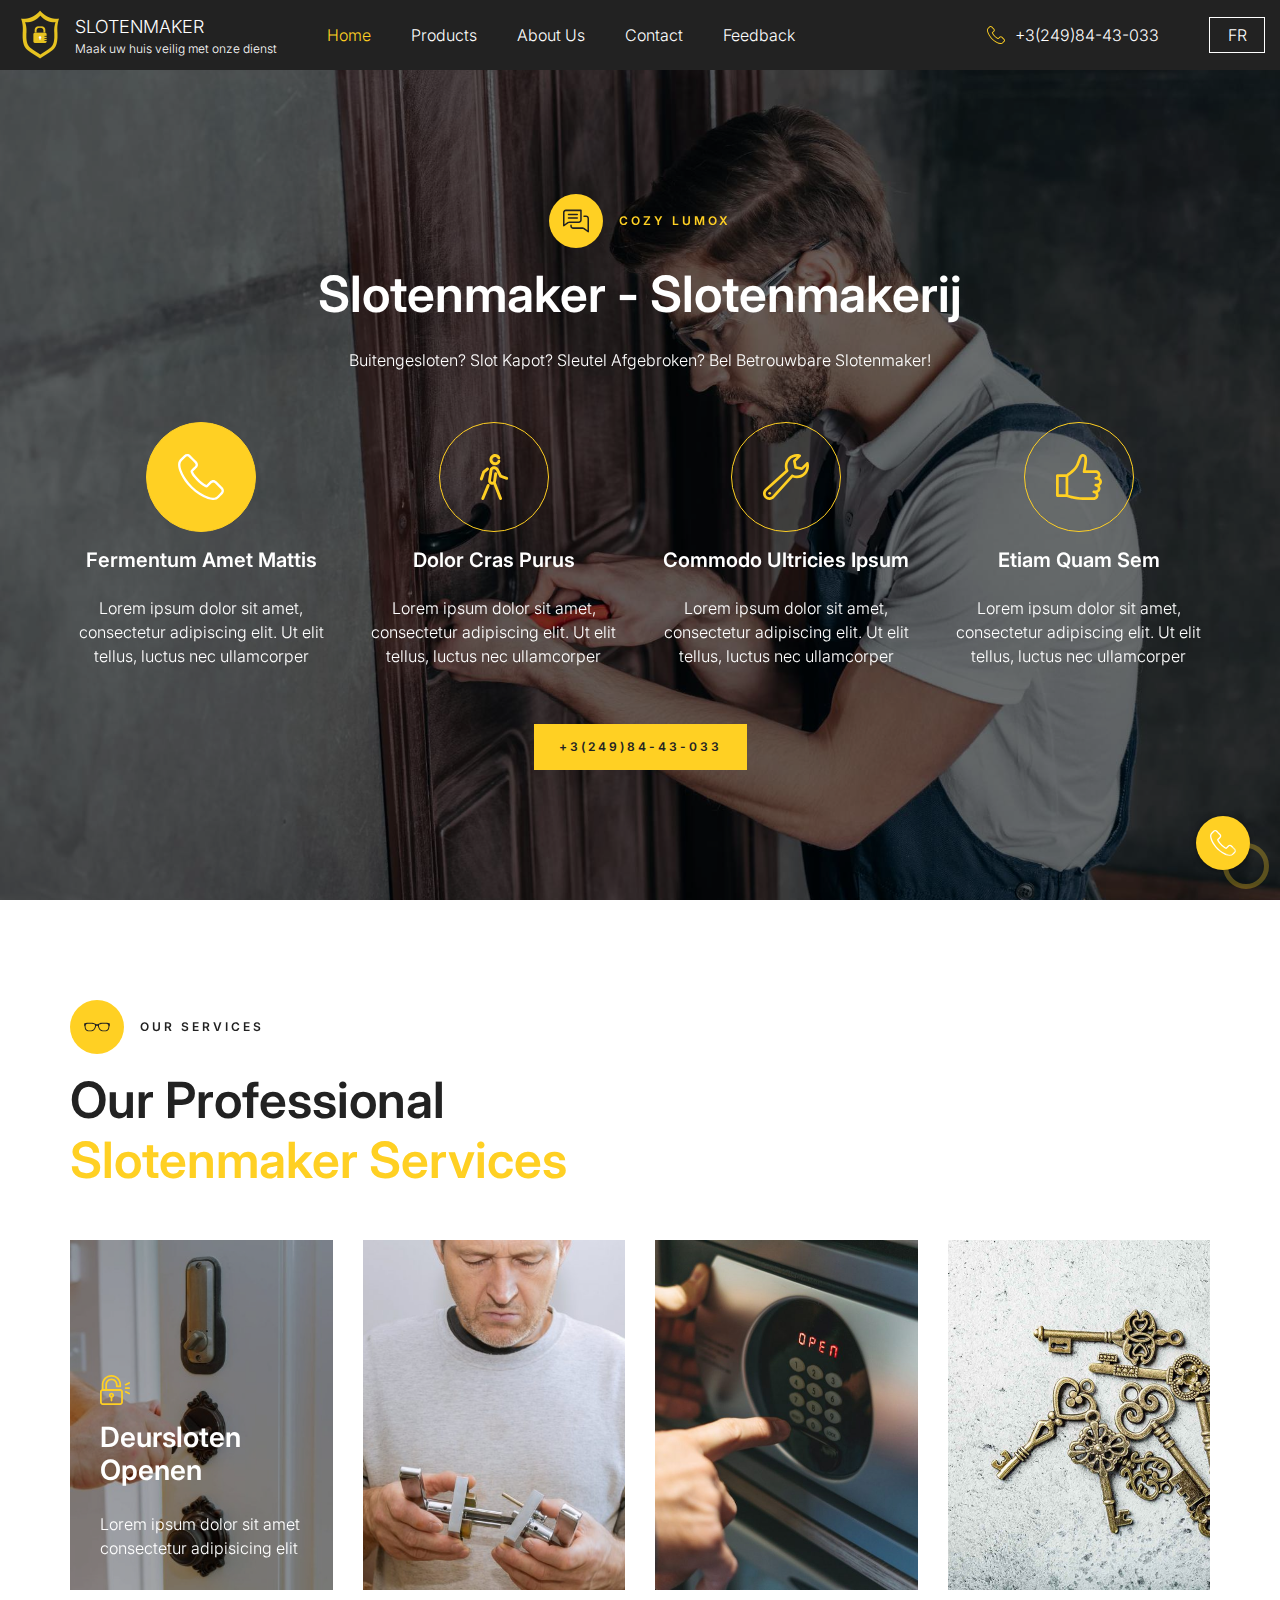
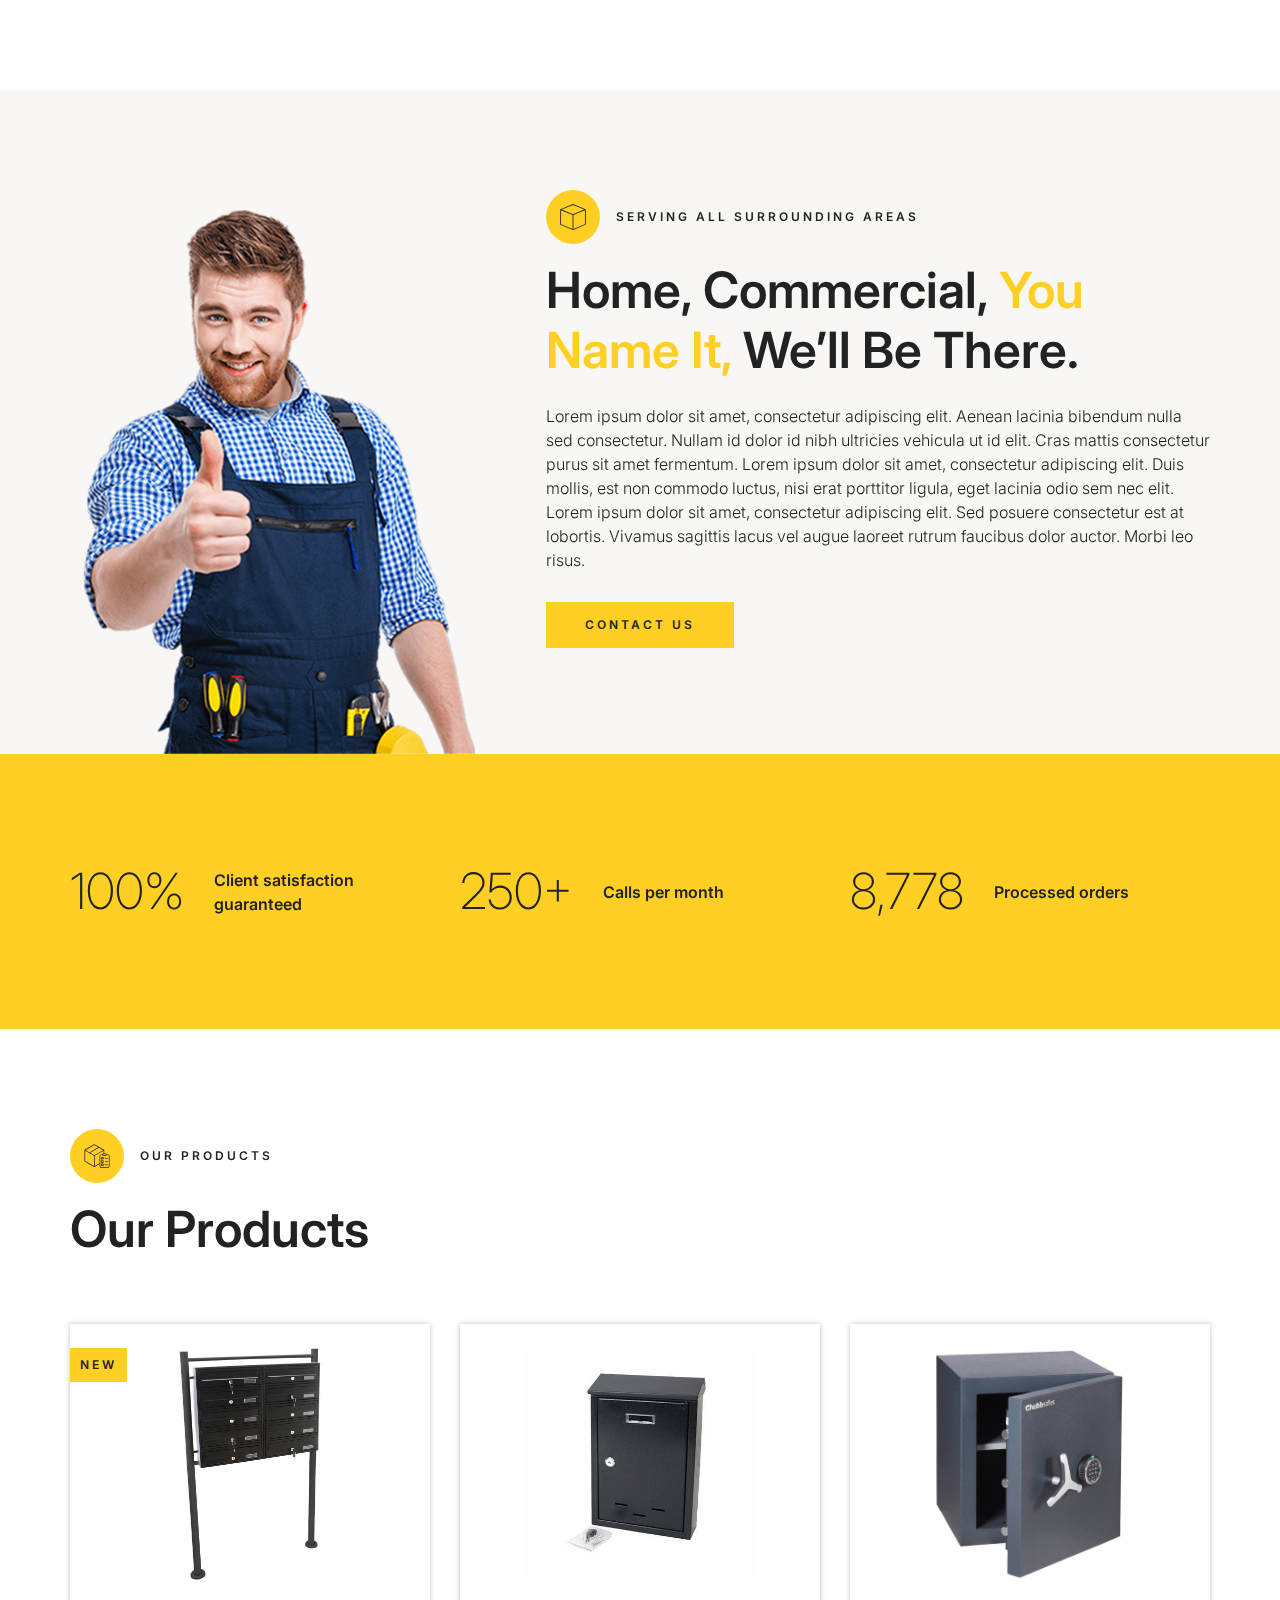
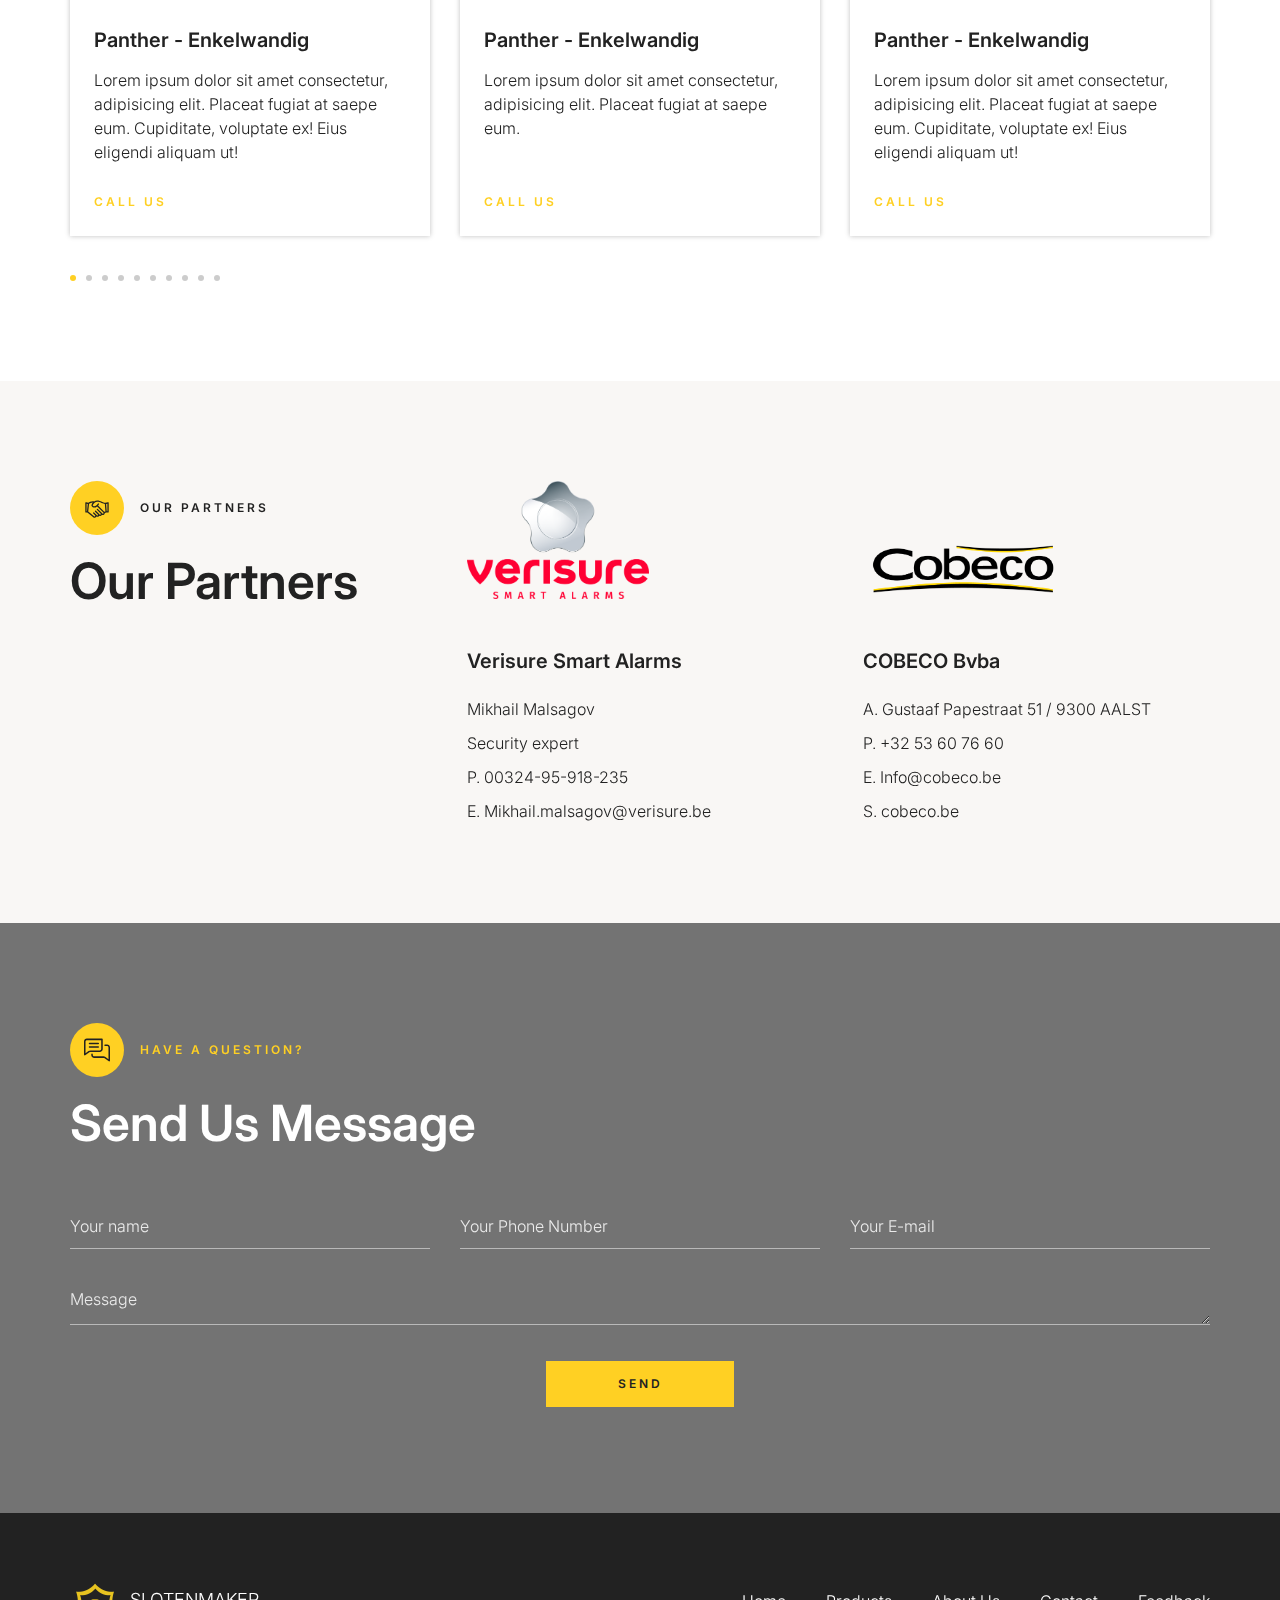
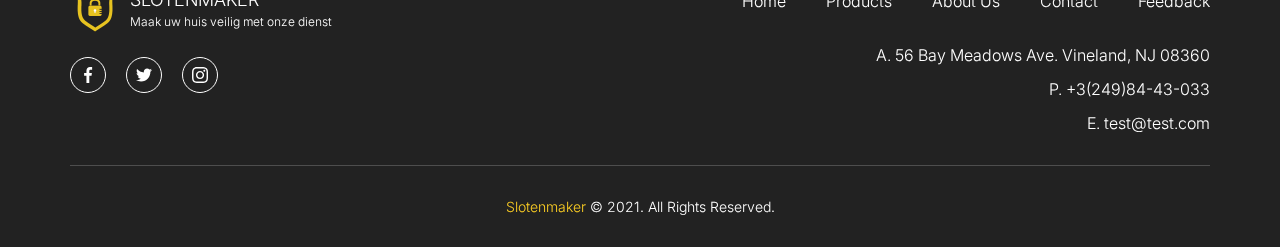
==== commit 8b694a2b: "Added page Contact" ====
--- a/slotenmaker/index.html
+++ b/slotenmaker/index.html
@@ -245,187 +245,6 @@
     <!-- =============== SECTION END =============== -->
 
     <!-- ================ SECTION ================ -->
-    <!-- <section
-      class="our-process our-process__invert"
-      style="background-image: url(assets/img/bg-our-process.jpg)"
-    >
-      <div class="container">
-        <div class="before-title center invert">
-          <span class="icon">
-            <svg enable-background="new 0 0 512 512" viewBox="0 0 512 512">
-              <g>
-                <path
-                  d="m0 349.022c0 12.187 13.808 19.277 23.711 12.211l82.471-58.832c6.917-4.934 15.065-7.542 23.563-7.542h181.382c31.928 0 57.902-25.975 57.902-57.902v-190.331c0-8.284-6.716-15-15-15h-296.127c-31.927 0-57.902 25.974-57.902 57.902zm30-259.494c0-15.386 12.517-27.902 27.902-27.902h281.126v175.331c0 15.386-12.517 27.902-27.902 27.902h-181.382c-14.78 0-28.952 4.537-40.984 13.12l-58.76 41.917z"
-                />
-                <path
-                  d="m512 205.876c0-31.932-25.974-57.91-57.9-57.91h-40.07c-8.284 0-15 6.716-15 15s6.716 15 15 15h40.07c15.385 0 27.9 12.521 27.9 27.91v230.364l-58.759-41.915c-12.031-8.583-26.202-13.119-40.981-13.119h-181.39c-15.385 0-27.9-12.521-27.9-27.91v-13.439c0-8.284-6.716-15-15-15s-15 6.716-15 15v13.439c0 31.932 25.974 57.91 57.9 57.91h181.39c8.497 0 16.644 2.607 23.56 7.541l82.47 58.83c9.853 7.031 23.711.015 23.711-12.211v-259.49z"
-                />
-                <path
-                  d="m107.862 143.339h173.304c8.284 0 15-6.716 15-15s-6.716-15-15-15h-173.304c-8.284 0-15 6.716-15 15s6.716 15 15 15z"
-                />
-                <path
-                  d="m107.862 213.339h173.304c8.284 0 15-6.716 15-15s-6.716-15-15-15h-173.304c-8.284 0-15 6.716-15 15s6.716 15 15 15z"
-                />
-              </g>
-            </svg>
-          </span>
-          <span class="name">our process</span>
-        </div>
-        <h2>How <span>We Do</span> The Job</h2>
-        <div class="our-process__row row">
-          <div class="our-process__col col-3">
-            <div class="our-process__icon active">
-              <svg
-                x="0px"
-                y="0px"
-                viewBox="0 0 482.6 482.6"
-                style="enable-background: new 0 0 482.6 482.6"
-                xml:space="preserve"
-              >
-                <g>
-                  <path
-                    d="M98.339,320.8c47.6,56.9,104.9,101.7,170.3,133.4c24.9,11.8,58.2,25.8,95.3,28.2c2.3,0.1,4.5,0.2,6.8,0.2
-                      c24.9,0,44.9-8.6,61.2-26.3c0.1-0.1,0.3-0.3,0.4-0.5c5.8-7,12.4-13.3,19.3-20c4.7-4.5,9.5-9.2,14.1-14
-                      c21.3-22.2,21.3-50.4-0.2-71.9l-60.1-60.1c-10.2-10.6-22.4-16.2-35.2-16.2c-12.8,0-25.1,5.6-35.6,16.1l-35.8,35.8
-                      c-3.3-1.9-6.7-3.6-9.9-5.2c-4-2-7.7-3.9-11-6c-32.6-20.7-62.2-47.7-90.5-82.4c-14.3-18.1-23.9-33.3-30.6-48.8
-                      c9.4-8.5,18.2-17.4,26.7-26.1c3-3.1,6.1-6.2,9.2-9.3c10.8-10.8,16.6-23.3,16.6-36s-5.7-25.2-16.6-36l-29.8-29.8
-                      c-3.5-3.5-6.8-6.9-10.2-10.4c-6.6-6.8-13.5-13.8-20.3-20.1c-10.3-10.1-22.4-15.4-35.2-15.4c-12.7,0-24.9,5.3-35.6,15.5l-37.4,37.4
-                      c-13.6,13.6-21.3,30.1-22.9,49.2c-1.9,23.9,2.5,49.3,13.9,80C32.739,229.6,59.139,273.7,98.339,320.8z M25.739,104.2
-                      c1.2-13.3,6.3-24.4,15.9-34l37.2-37.2c5.8-5.6,12.2-8.5,18.4-8.5c6.1,0,12.3,2.9,18,8.7c6.7,6.2,13,12.7,19.8,19.6
-                      c3.4,3.5,6.9,7,10.4,10.6l29.8,29.8c6.2,6.2,9.4,12.5,9.4,18.7s-3.2,12.5-9.4,18.7c-3.1,3.1-6.2,6.3-9.3,9.4
-                      c-9.3,9.4-18,18.3-27.6,26.8c-0.2,0.2-0.3,0.3-0.5,0.5c-8.3,8.3-7,16.2-5,22.2c0.1,0.3,0.2,0.5,0.3,0.8
-                      c7.7,18.5,18.4,36.1,35.1,57.1c30,37,61.6,65.7,96.4,87.8c4.3,2.8,8.9,5,13.2,7.2c4,2,7.7,3.9,11,6c0.4,0.2,0.7,0.4,1.1,0.6
-                      c3.3,1.7,6.5,2.5,9.7,2.5c8,0,13.2-5.1,14.9-6.8l37.4-37.4c5.8-5.8,12.1-8.9,18.3-8.9c7.6,0,13.8,4.7,17.7,8.9l60.3,60.2
-                      c12,12,11.9,25-0.3,37.7c-4.2,4.5-8.6,8.8-13.3,13.3c-7,6.8-14.3,13.8-20.9,21.7c-11.5,12.4-25.2,18.2-42.9,18.2
-                      c-1.7,0-3.5-0.1-5.2-0.2c-32.8-2.1-63.3-14.9-86.2-25.8c-62.2-30.1-116.8-72.8-162.1-127c-37.3-44.9-62.4-86.7-79-131.5
-                      C28.039,146.4,24.139,124.3,25.739,104.2z"
-                  />
-                </g>
-              </svg>
-            </div>
-            <h5>Fermentum Amet Mattis</h5>
-            <p>
-              Lorem ipsum dolor sit amet, consectetur adipiscing elit. Ut elit
-              tellus, luctus nec ullamcorper
-            </p>
-          </div>
-          <div class="our-process__col col-3">
-            <div class="our-process__icon">
-              <svg
-                x="0px"
-                y="0px"
-                viewBox="0 0 512 512"
-                style="enable-background: new 0 0 512 512"
-                xml:space="preserve"
-              >
-                <g>
-                  <g>
-                    <g>
-                      <path
-                        d="M402.478,256.044l-60.517-21.876l-30.325-59.842c-0.586-1.296-14.803-31.709-47.205-36.688
-            c-14.599-2.219-28.736,0.994-39.697,9.114c-9.434,6.976-15.504,16.977-17.119,28.124l-17.066,116.569
-            c-3.55,24.494,13.49,47.302,37.975,50.843c2.183,0.311,4.331,0.47,6.461,0.47c5.35,0,10.537-0.967,15.373-2.743l63.221,161.565
-            c2.529,6.47,8.715,10.419,15.256,10.419c1.988,0,4.011-0.364,5.973-1.136c8.422-3.293,12.584-12.806,9.283-21.228
-            l-68.009-173.802c1.564-3.586,2.684-7.432,3.268-11.485l11.954-81.346c1.313-8.955-4.872-17.288-13.827-18.592
-            c-8.946-1.313-17.279,4.872-18.592,13.827l-11.963,81.381c-0.281,1.951-1.035,3.721-2.114,5.23
-            c-0.111,0.151-0.231,0.297-0.336,0.452c-2.613,3.319-6.885,5.204-11.261,4.551c-6.603-0.95-11.191-7.109-10.25-13.685
-            l17.066-116.569c0.461-3.151,2.529-5.28,4.198-6.514c3.834-2.84,9.372-3.976,15.238-3.053
-            c14.714,2.254,22.338,17.856,22.648,18.486l33.555,66.25c1.881,3.727,5.121,6.585,9.043,8.005l66.622,24.086
-            c8.52,3.08,17.9-1.322,20.98-9.833S410.988,259.124,402.478,256.044z"
-                      />
-                      <path
-                        d="M268.097,124.849c25.142,0,47.719-14.954,57.499-38.108c3.532-8.342-0.373-17.954-8.706-21.468
-            c-8.324-3.55-17.945,0.382-21.468,8.706c-4.65,11.005-15.38,18.122-27.325,18.122c-16.356,0-29.659-13.303-29.659-29.65
-            c0-16.365,13.303-29.686,29.65-29.686c11.475,0.009,21.716,6.425,26.713,16.738c3.958,8.138,13.765,11.528,21.894,7.588
-            c8.138-3.949,11.528-13.747,7.588-21.894C313.926,13.827,291.872,0.009,268.097,0c-34.416,0-62.416,28.009-62.416,62.443
-            C205.681,96.859,233.681,124.849,268.097,124.849z"
-                      />
-                      <path
-                        d="M197.312,334.834c-8.387-3.47-17.945,0.568-21.379,8.919l-59.922,145.625c-3.443,8.36,0.55,17.936,8.919,21.379
-            c2.032,0.843,4.153,1.242,6.221,1.242c6.452,0,12.558-3.825,15.158-10.153l59.922-145.634
-            C209.674,347.853,205.681,338.277,197.312,334.834z"
-                      />
-                      <path
-                        d="M130.627,283.37l24.139-71.788l39.883-32.765c6.993-5.751,7.996-16.081,2.263-23.065
-            c-5.751-6.993-16.063-8.005-23.065-2.263l-43.513,35.756c-2.37,1.952-4.153,4.535-5.13,7.437l-25.639,76.234
-            c-2.884,8.582,1.731,17.874,10.304,20.758c1.731,0.586,3.497,0.861,5.227,0.861C121.939,294.534,128.32,290.212,130.627,283.37z"
-                      />
-                    </g>
-                  </g>
-                </g>
-              </svg>
-            </div>
-            <h5>Dolor Cras Purus</h5>
-            <p>
-              Lorem ipsum dolor sit amet, consectetur adipiscing elit. Ut elit
-              tellus, luctus nec ullamcorper
-            </p>
-          </div>
-          <div class="our-process__col col-3">
-            <div class="our-process__icon">
-              <svg
-                enable-background="new 0 0 512.001 512.001"
-                viewBox="0 0 512.001 512.001"
-              >
-                <g>
-                  <path
-                    d="m72.016 512.001c-19.232 0-37.246-7.456-50.903-21.113-14.097-14.097-21.587-32.838-21.089-52.769.498-19.93 8.914-38.273 23.698-51.649l226.634-205.05c-17.914-48.908-5.975-104.733 31.298-142.005 33.893-33.892 83.826-47.258 130.312-34.871 5.182 1.38 9.234 5.422 10.626 10.602 1.392 5.179-.087 10.708-3.88 14.5l-53.593 53.593 10.607 53.037 53.037 10.607 53.593-53.593c3.792-3.793 9.318-5.273 14.5-3.88 5.18 1.392 9.222 5.443 10.603 10.626 12.384 46.485-.979 96.418-34.872 130.311-37.273 37.275-93.097 49.211-142.005 31.298l-205.05 226.634c-13.376 14.784-31.718 23.201-51.649 23.699-.623.015-1.246.023-1.867.023zm303.909-481.998c-27.102.324-53.513 11.084-73.056 30.627-31.061 31.062-39.505 78.686-21.009 118.508 2.769 5.962 1.334 13.032-3.541 17.443l-234.468 212.137c-8.63 7.808-13.543 18.516-13.834 30.151s4.081 22.575 12.311 30.805 19.168 12.63 30.805 12.31c11.635-.291 22.343-5.203 30.151-13.834l212.137-234.468c4.411-4.874 11.48-6.309 17.443-3.541 39.82 18.497 87.444 10.052 118.507-21.009 19.541-19.541 30.301-45.956 30.627-73.057l-37.698 37.7c-3.547 3.547-8.631 5.086-13.549 4.103l-70.716-14.143c-5.938-1.188-10.58-5.829-11.767-11.768l-14.143-70.716c-.984-4.918.556-10.003 4.102-13.549z"
-                  />
-                  <circle cx="74.162" cy="437.84" r="15" />
-                </g>
-              </svg>
-            </div>
-            <h5>Commodo Ultricies Ipsum</h5>
-            <p>
-              Lorem ipsum dolor sit amet, consectetur adipiscing elit. Ut elit
-              tellus, luctus nec ullamcorper
-            </p>
-          </div>
-          <div class="our-process__col col-3">
-            <div class="our-process__icon">
-              <svg
-                x="0px"
-                y="0px"
-                viewBox="0 0 512 512"
-                style="enable-background: new 0 0 512 512"
-                xml:space="preserve"
-              >
-                <g>
-                  <g>
-                    <path
-                      d="M511.806,308.587c0-19.227-10.331-36.087-25.733-45.321c5.901-8.521,9.362-18.858,9.362-29.985
-          c0-29.113-23.686-52.799-52.799-52.799H331.178c3.416-15.48,8.088-38.709,11.341-63.026c8.466-63.281,2.68-98.376-18.207-110.445
-          c-13.022-7.523-27.062-9.049-39.534-4.301c-9.635,3.67-22.647,12.693-30.062,34.838l-29.294,76.701
-          c-19.428,47.983-91.283,99.097-108.29,110.698H15.341c-8.365,0-15.146,6.782-15.146,15.146v222.458
-          c0,8.365,6.782,15.146,15.146,15.146h103.523C176.572,500.456,237.28,512,299.359,512h121.446
-          c29.113,0,52.799-23.686,52.799-52.799c0-10.195-2.905-19.725-7.93-27.804c17.601-8.572,29.759-26.646,29.759-47.503
-          c0-11.128-3.461-21.464-9.362-29.985C501.475,344.675,511.806,327.814,511.806,308.587z M106.594,447.406H30.487V255.241h76.107
-          V447.406z M459.006,331.094h-16.371c-8.365,0-15.146,6.782-15.146,15.146c0,8.365,6.782,15.146,15.146,15.146
-          c12.41,0,22.507,10.097,22.507,22.508c0,12.41-10.097,22.507-22.507,22.507h-21.829c-8.365,0-15.146,6.782-15.146,15.146
-          s6.782,15.146,15.146,15.146c12.41,0,22.507,10.097,22.507,22.507s-10.097,22.507-22.507,22.507H299.36
-          c-55.784,0-110.388-9.925-162.472-29.517V248.154c22.873-15.78,94.897-68.646,116.683-122.707
-          c0.034-0.086,0.068-0.172,0.101-0.258l29.463-77.143c0.083-0.216,0.161-0.435,0.232-0.654c2.857-8.65,7.187-14.465,12.195-16.372
-          c4.856-1.851,10.074,0.186,13.595,2.221c0.13,0.075,12.765,9.498,3.369,79.966c-5.337,40.021-15.03,78.299-15.126,78.681
-          c-1.155,4.531-0.15,9.342,2.717,13.034c2.87,3.692,7.283,5.853,11.96,5.853h130.561c12.41,0,22.507,10.097,22.507,22.507
-          c0,12.41-10.097,22.507-22.507,22.507c-8.365,0-15.146,6.782-15.146,15.146c0,8.365,6.782,15.146,15.146,15.146h16.371
-          c12.41,0,22.507,10.097,22.507,22.507C481.515,320.997,471.416,331.094,459.006,331.094z"
-                    />
-                  </g>
-                </g>
-              </svg>
-            </div>
-            <h5>Etiam Quam Sem</h5>
-            <p>
-              Lorem ipsum dolor sit amet, consectetur adipiscing elit. Ut elit
-              tellus, luctus nec ullamcorper
-            </p>
-          </div>
-        </div>
-      </div>
-    </section> -->
-    <!-- =============== SECTION END =============== -->
-
-    <!-- ================ SECTION ================ -->
     <section class="our-services">
       <div class="container">
         <div class="before-title">
@@ -871,6 +690,60 @@
                   <a href="tel:+380986276893">call us</a>
                 </div>
               </div>
+            </div>
+          </div>
+        </div>
+      </div>
+    </section>
+    <!-- =============== SECTION END =============== -->
+
+    <!-- ================ SECTION ================ -->
+    <section class="partners bg-secondary">
+      <div class="container">
+        <div class="partners__row">
+          <div class="partners__col">
+            <div class="before-title">
+              <span class="icon">
+                <svg viewBox="0 0 100 100">
+                  <path
+                    d="M94,28a2.55,2.55,0,0,0-2.15-.46L82.26,30C78.72,29.8,67.43,25.46,61,22.7l-.13-.05c-8.54-3.07-15.93-2.38-22.11,2-8.22-2.81-18.75,3.12-22,5.15L8.12,27.58A2.49,2.49,0,0,0,5,30V65a2.5,2.5,0,0,0,2.5,2.5h5.31L35.54,85.42A7.5,7.5,0,0,0,47.62,83a7.56,7.56,0,0,0,3.72,1,7.5,7.5,0,0,0,6.89-4.53,7.44,7.44,0,0,0,3.72,1,7.5,7.5,0,0,0,6.88-4.53A7.48,7.48,0,0,0,80,69.21l5.35-1.71H92.5A2.5,2.5,0,0,0,95,65V30A2.48,2.48,0,0,0,94,28Zm-84,5.2,4.47,1.15L12.68,51,11.44,62.5H10ZM74.32,71.16a2.55,2.55,0,0,1-3.54,0l-3.53-3.53L53.11,53.48A2.5,2.5,0,0,0,49.57,57L63.72,71.17a2.5,2.5,0,0,1-3.54,3.53l-3.54-3.54L46,60.55a2.5,2.5,0,1,0-3.54,3.54L53.11,74.7a2.5,2.5,0,1,1-3.54,3.53L39,67.63a2.49,2.49,0,0,0-3.53,0,2.45,2.45,0,0,0-.73,1.76,2.49,2.49,0,0,0,.73,1.77l7.07,7.07a2.51,2.51,0,0,1,0,3.54,2.57,2.57,0,0,1-3.54,0,2.09,2.09,0,0,0-.22-.2L16.31,63.89,18.82,40.7l.73-6.76c3.18-2,9.39-5.09,14.54-5A39.07,39.07,0,0,0,30,34.62a8.63,8.63,0,0,0,2.54,11.47c3.54,2.42,10,4.67,18-2.24L74.32,67.62A2.52,2.52,0,0,1,74.32,71.16Zm3.93-6.63a5.34,5.34,0,0,0-.39-.44l-23.8-23.8c1-1.14,2-2.41,3-3.85A2.5,2.5,0,1,0,53,33.56c-4.44,6.29-11.08,12.85-17.6,8.4a3.61,3.61,0,0,1-1-4.8,28.18,28.18,0,0,1,6.26-7.64,2.11,2.11,0,0,0,.23-.19c5-4,11-4.61,18.28-2,1.89.8,14.48,6.13,21.08,7.4l2.2,28.49ZM90,62.5H87.32L85.15,34.41,90,33.2Z"
+                  />
+                </svg>
+              </span>
+              <span class="name">our Partners</span>
+            </div>
+            <h2>Our Partners</h2>
+          </div>
+          <div class="partners__col">
+            <div class="partners__item">
+              <img src="assets/img/partner-1.png" alt="partner" />
+              <h5>Verisure Smart Alarms</h5>
+              <ul>
+                <li>Mikhail Malsagov</li>
+                <li>Security expert</li>
+                <li><a href="tel:0032495918235">P. 00324-95-918-235</a></li>
+                <li>
+                  <a href="mailto:mikhail.malsagov@verisure.be"
+                    >E. Mikhail.malsagov@verisure.be</a
+                  >
+                </li>
+              </ul>
+            </div>
+          </div>
+          <div class="partners__col">
+            <div class="partners__item">
+              <img src="assets/img/partner-2.png" alt="partner" />
+              <h5>COBECO bvba</h5>
+              <ul>
+                <li>A. Gustaaf Papestraat 51 / 9300 AALST</li>
+                <li><a href="tel:+3253607660">P. +32 53 60 76 60</a></li>
+                <li>
+                  <a href="info@cobeco.bee">E. Info@cobeco.be</a>
+                </li>
+                <li>
+                  <a href="https://cobeco.be" target="_blank">S. cobeco.be</a>
+                </li>
+              </ul>
             </div>
           </div>
         </div>
@@ -1015,12 +888,12 @@
               </li>
             </ul>
             <ul class="footer__contacts">
-              <li>A.: 56 Bay Meadows Ave. Vineland, NJ 08360</li>
+              <li>A. 56 Bay Meadows Ave. Vineland, NJ 08360</li>
               <li>
-                <a href="tel:32498443033">P.: 32498443033</a>
+                <a href="tel:32498443033">P. +3(249)84-43-033</a>
               </li>
               <li>
-                <a href="mailto:test@test.com">E.: test@test.com</a>
+                <a href="mailto:test@test.com">E. test@test.com</a>
               </li>
             </ul>
           </div>
--- a/slotenmaker/assets/css/style.css
+++ b/slotenmaker/assets/css/style.css
@@ -145,6 +145,9 @@
   text-decoration: none; }
   a:hover {
     color: #ffd023; }
+
+ul:not([class]) li + li {
+  margin-top: 10px; }
 
 .container {
   position: relative;
@@ -616,6 +619,8 @@
   color: #fff; }
   .footer .social-list {
     margin-top: 24px; }
+    .footer .social-list a {
+      border-color: #fff; }
     .footer .social-list svg {
       fill: #fff; }
   .footer__contacts {
@@ -1188,15 +1193,31 @@
   .social-list li:not(:last-child) {
     margin-right: 20px; }
   .social-list li a {
-    display: block;
-    line-height: 1; }
+    display: -webkit-box;
+    display: -ms-flexbox;
+    display: flex;
+    -webkit-box-pack: center;
+        -ms-flex-pack: center;
+            justify-content: center;
+    -webkit-box-align: center;
+        -ms-flex-align: center;
+            align-items: center;
+    line-height: 1;
+    width: 36px;
+    height: 36px;
+    border-radius: 50%;
+    border: 1px solid #999999; }
     .social-list li a svg {
       -webkit-transition: 0.35s ease;
       transition: 0.35s ease;
       line-height: 1;
-      fill: #999999; }
-    .social-list li a:hover svg {
-      fill: #ffd023; }
+      fill: #999999;
+      width: 16px;
+      height: 16px; }
+    .social-list li a:hover {
+      border-color: #ffd023; }
+      .social-list li a:hover svg {
+        fill: #ffd023; }
     .social-list li a:active svg, .social-list li a.nice-select.open svg {
       opacity: 0.8; }
 
@@ -1745,3 +1766,58 @@
     margin-top: 16px;
     padding-top: 16px;
     border-top: 1px solid #222; }
+
+.partners {
+  padding: 100px 0; }
+  .partners__row {
+    display: -webkit-box;
+    display: -ms-flexbox;
+    display: flex;
+    -ms-flex-wrap: wrap;
+        flex-wrap: wrap;
+    margin-left: -25px;
+    margin-right: -25px; }
+  .partners__col {
+    -webkit-box-flex: 0;
+        -ms-flex: 0 0 33.33%;
+            flex: 0 0 33.33%;
+    max-width: 33.33%;
+    padding-left: 25px;
+    padding-right: 25px; }
+  .partners__item img {
+    max-width: 100%;
+    display: block;
+    margin-bottom: 50px;
+    max-width: 200px;
+    height: 118px;
+    -o-object-fit: contain;
+       object-fit: contain;
+    -o-object-position: bottom left;
+       object-position: bottom left; }
+  .partners__item ul {
+    margin-top: 24px; }
+
+.p-contact {
+  padding: 100px 0; }
+  .p-contact__row {
+    display: -webkit-box;
+    display: -ms-flexbox;
+    display: flex;
+    -ms-flex-wrap: wrap;
+        flex-wrap: wrap;
+    -webkit-box-align: start;
+        -ms-flex-align: start;
+            align-items: flex-start;
+    margin-left: -25px;
+    margin-right: -25px; }
+  .p-contact__col {
+    -webkit-box-flex: 0;
+        -ms-flex: 0 0 50%;
+            flex: 0 0 50%;
+    max-width: 50%;
+    padding-left: 25px;
+    padding-right: 25px; }
+  .p-contact__left img {
+    display: block; }
+  .p-contact__info-item:not(:first-child) {
+    margin-top: 24px; }
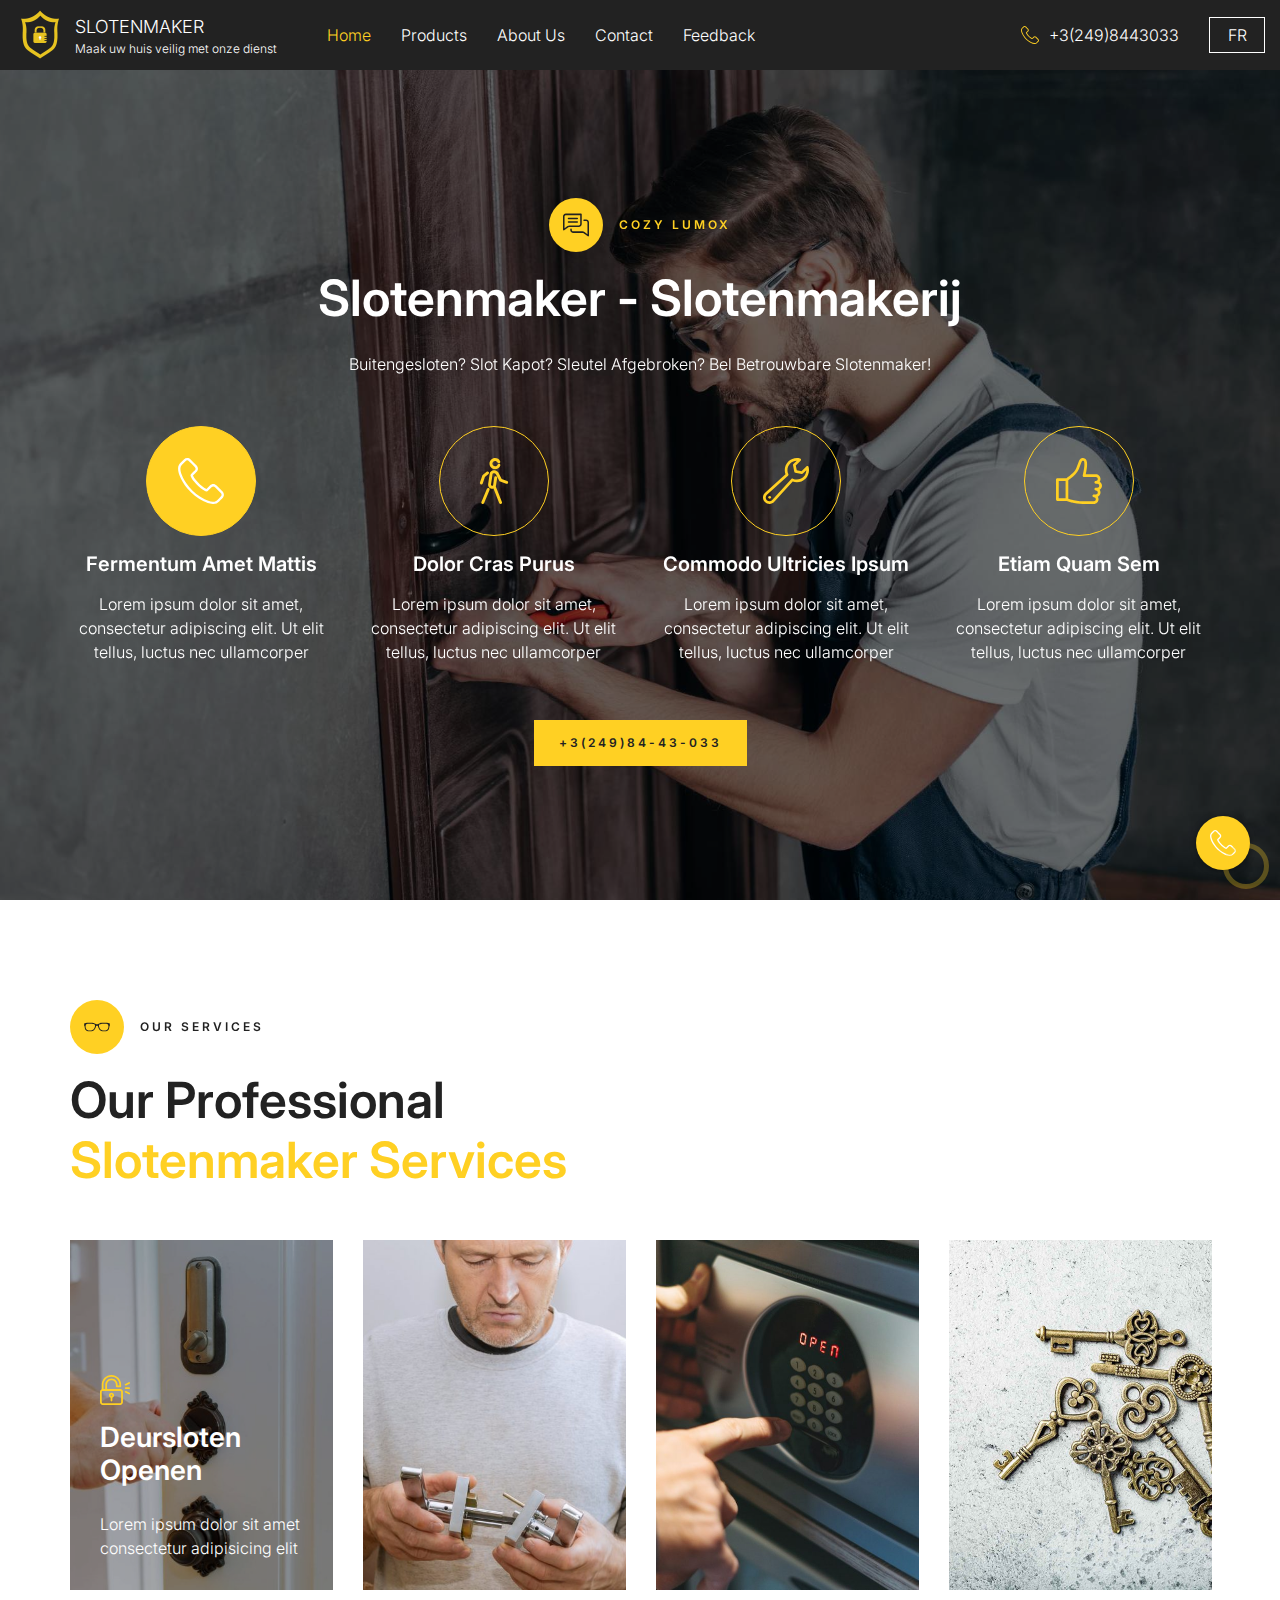
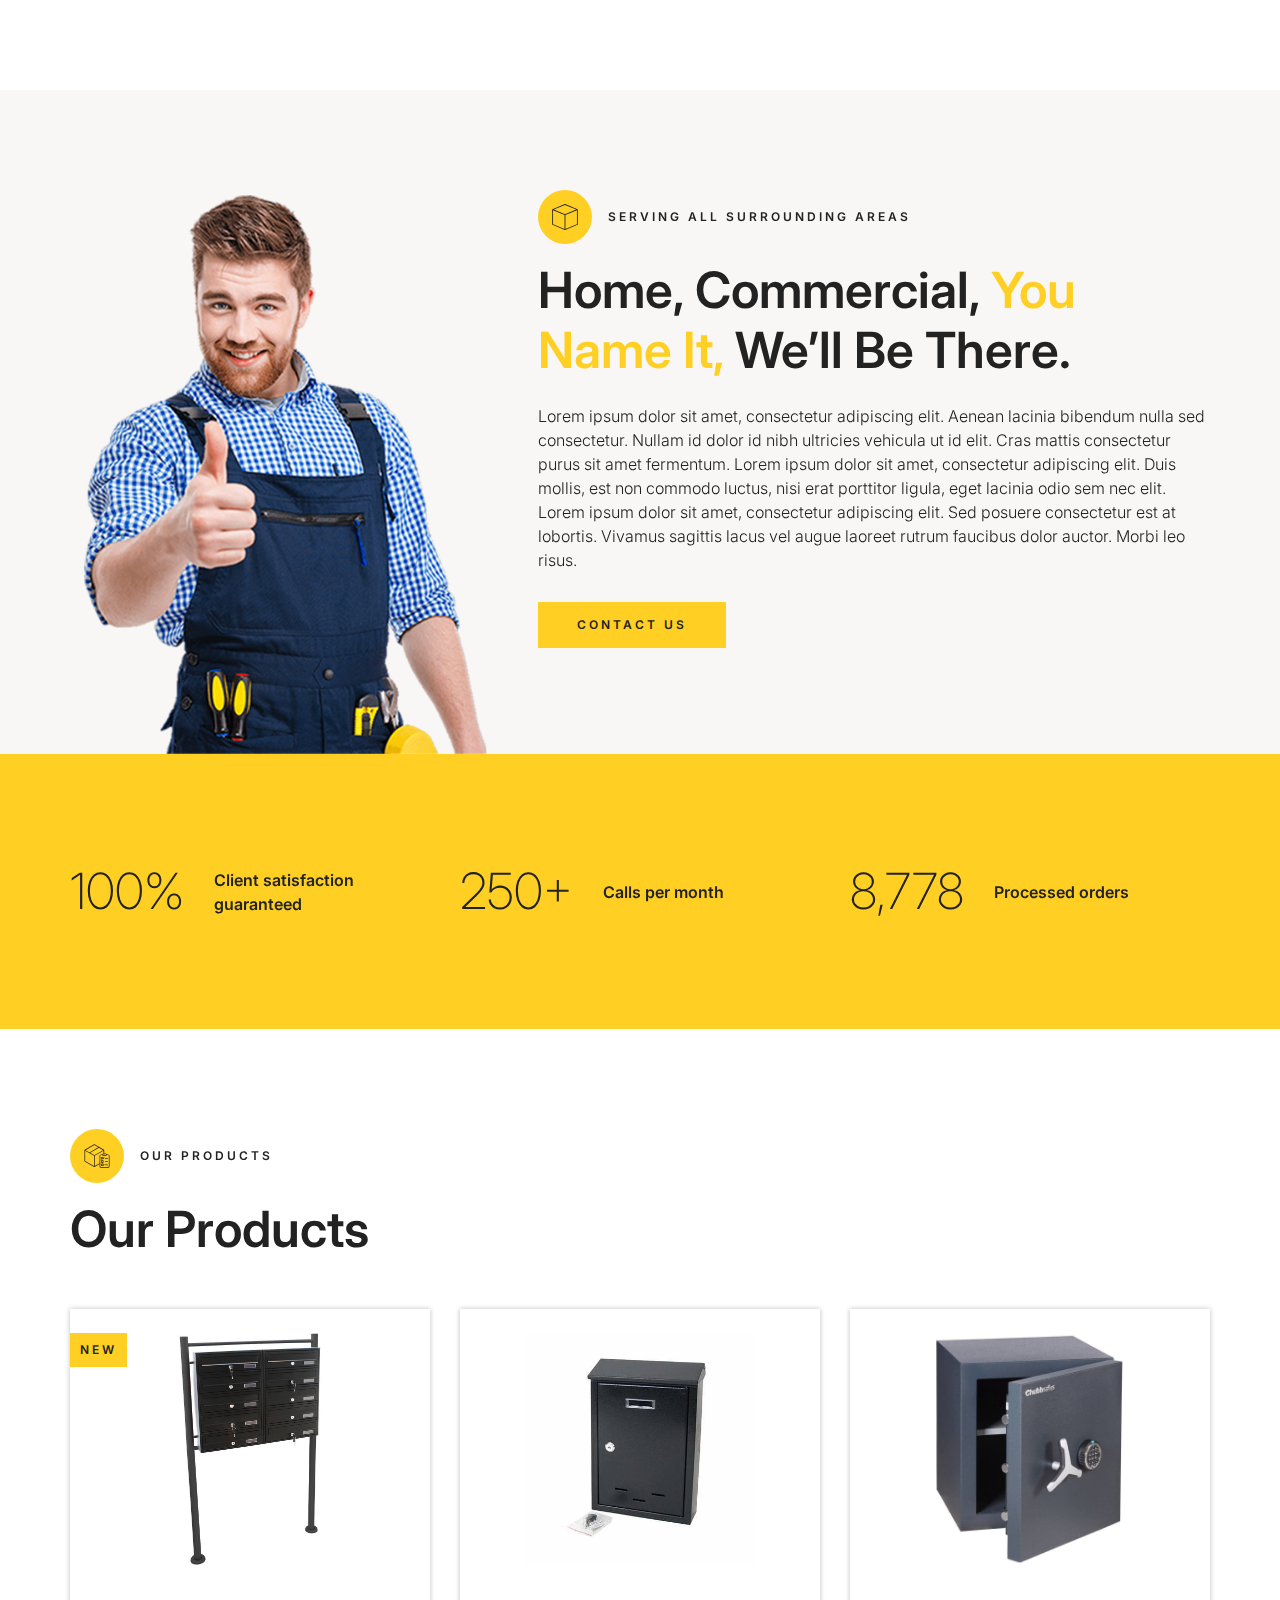
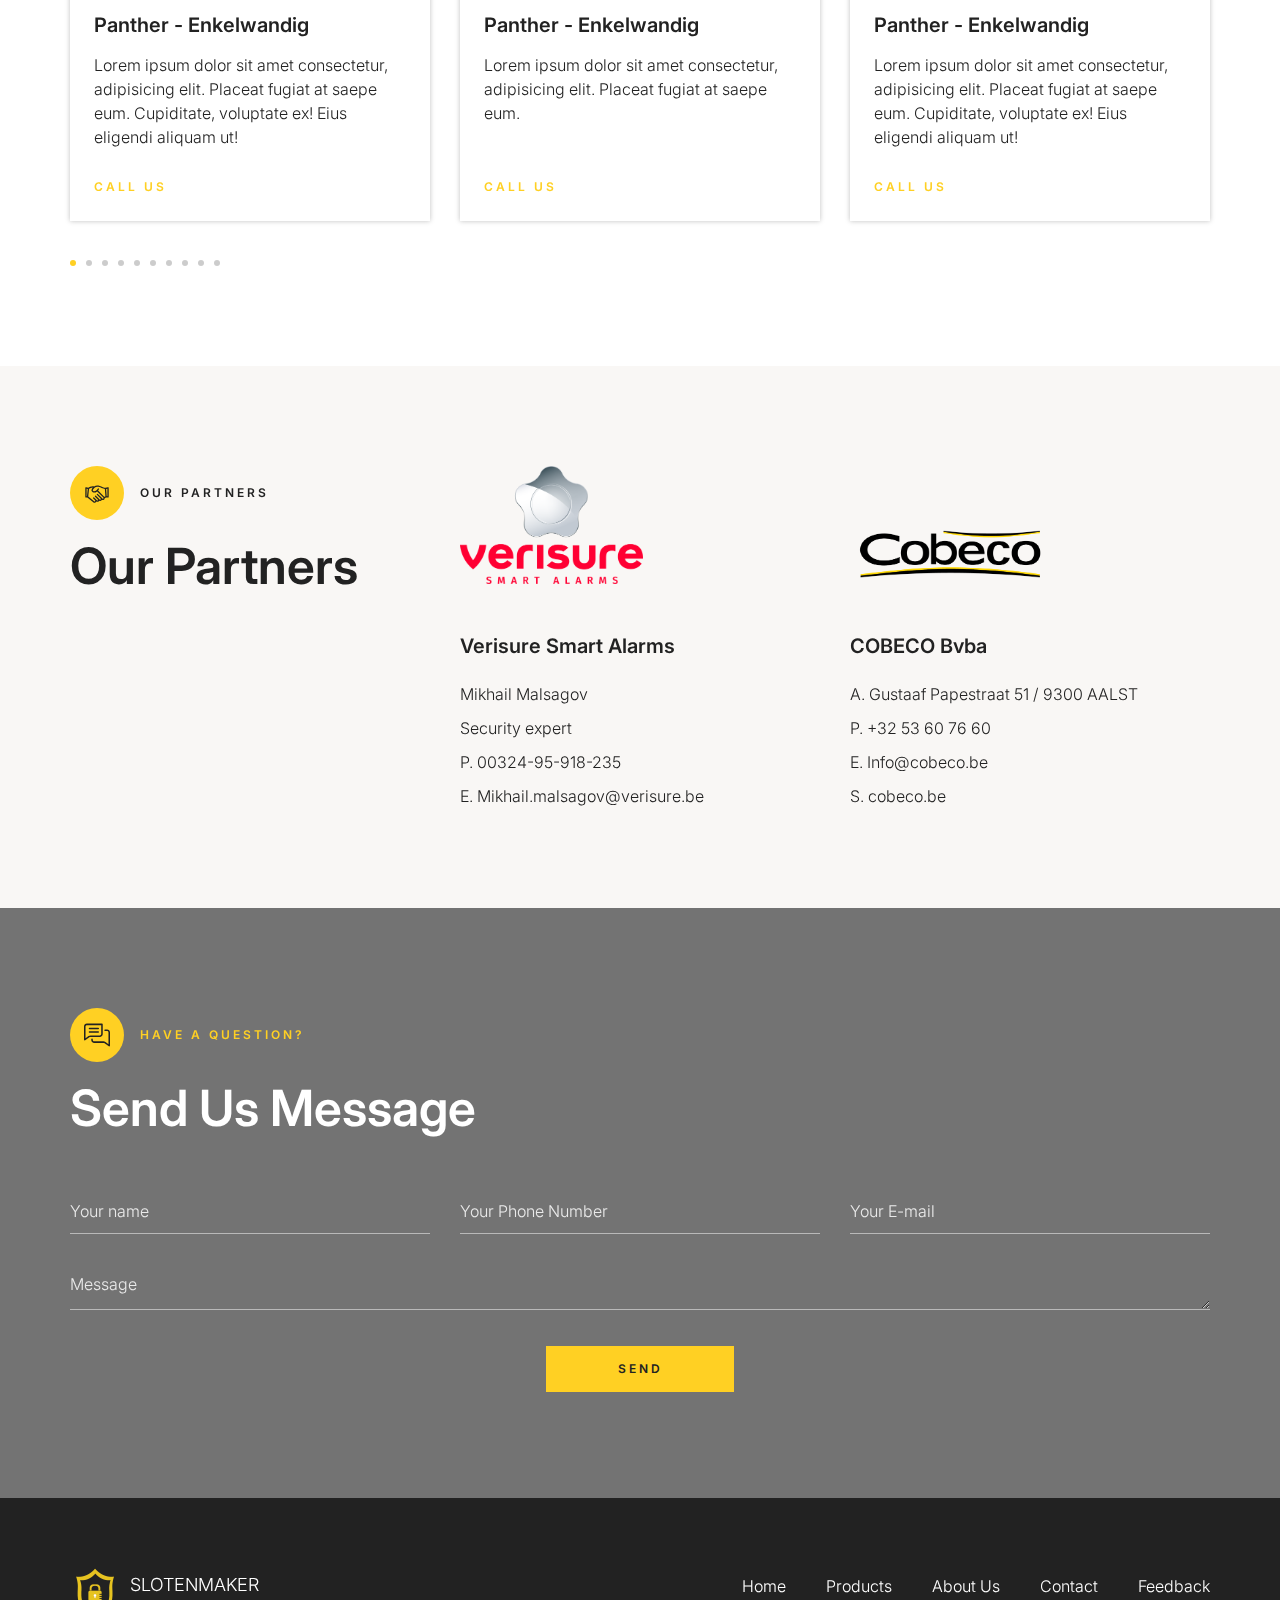
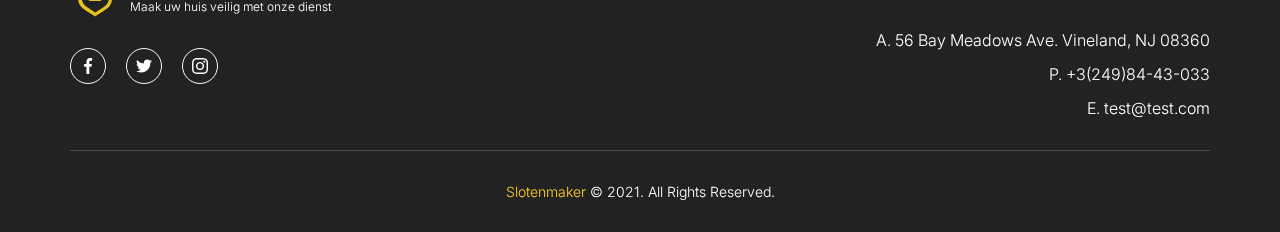
==== commit 2570e2cc: "Added responsive" ====
--- a/slotenmaker/index.html
+++ b/slotenmaker/index.html
@@ -22,8 +22,8 @@
     <!-- ================= HEADER ================= -->
     <header class="header">
       <div class="container">
-        <div class="row">
-          <div class="col-5 col-lg-9 header__left">
+        <div class="header__row row">
+          <div class="header__col header__left">
             <a href="index.html" class="logo">
               <img src="assets/img/logo.png" alt="logo" />
               <span>
@@ -45,7 +45,7 @@
               </ul>
             </nav>
           </div>
-          <div class="col-7 col-lg-3 header__lang">
+          <div class="header__col header__lang">
             <a href="tel:+32498443033" class="header__phone">
               <svg
                 x="0px"
@@ -74,7 +74,7 @@
                   ></path>
                 </g>
               </svg>
-              <span>+3(249)84-43-033</span>
+              <span>+3(249)8443033</span>
             </a>
             <a href="#" class="header__lang-link">FR</a>
             <a href="#" class="nav-btn">
@@ -701,7 +701,7 @@
     <section class="partners bg-secondary">
       <div class="container">
         <div class="partners__row">
-          <div class="partners__col">
+          <div class="partners__col partners__col-title">
             <div class="before-title">
               <span class="icon">
                 <svg viewBox="0 0 100 100">
--- a/slotenmaker/assets/css/style.css
+++ b/slotenmaker/assets/css/style.css
@@ -60,7 +60,7 @@
   position: relative;
   overflow-x: hidden;
   font-weight: 300; }
-  @media (max-width: 767px) {
+  @media (max-width: 1199px) {
     body {
       font-size: 14px; } }
   body.no-scroll {
@@ -97,27 +97,54 @@
 
 h1 {
   font-size: 50px; }
+  @media (max-width: 1199px) {
+    h1 {
+      font-size: 38px; } }
+  @media (max-width: 767px) {
+    h1 {
+      font-size: 32px; } }
 
 h2 {
   font-size: 50px; }
+  @media (max-width: 1199px) {
+    h2 {
+      font-size: 38px; } }
+  @media (max-width: 767px) {
+    h2 {
+      font-size: 32px; } }
   h2 span {
     color: #ffd023; }
   h2 + * {
     margin-top: 50px; }
+    @media (max-width: 1199px) {
+      h2 + * {
+        margin-top: 40px; } }
 
 h3 {
   font-size: 38px; }
+  @media (max-width: 1199px) {
+    h3 {
+      font-size: 28px; } }
 
 h4 {
   font-size: 28px; }
+  @media (max-width: 1199px) {
+    h4 {
+      font-size: 22px; } }
 
 h5 {
   font-size: 20px; }
+  @media (max-width: 1199px) {
+    h5 {
+      font-size: 16px; } }
   h5 + * {
     margin-top: 16px; }
 
 h6 {
   font-size: 16px; }
+  @media (max-width: 1199px) {
+    h6 {
+      font-size: 14px; } }
 
 * + h5 {
   margin-top: 16px; }
@@ -313,10 +340,29 @@
   .header .container {
     max-width: 100%;
     position: relative; }
+  @media (max-width: 767px) {
+    .header .logo {
+      margin-right: 0; }
+      .header .logo__title, .header .logo__description {
+        display: none; }
+      .header .logo img {
+        margin-right: 0; } }
   .header .row {
     -webkit-box-align: center;
         -ms-flex-align: center;
             align-items: center; }
+  .header__row {
+    -ms-flex-wrap: nowrap;
+        flex-wrap: nowrap;
+    -webkit-box-pack: justify;
+        -ms-flex-pack: justify;
+            justify-content: space-between; }
+  .header__col {
+    padding-left: 15px;
+    padding-right: 15px;
+    -webkit-box-flex: 0;
+        -ms-flex: 0 0 auto;
+            flex: 0 0 auto; }
   .header__left {
     display: -webkit-box;
     display: -ms-flexbox;
@@ -324,7 +370,10 @@
     -webkit-box-align: center;
         -ms-flex-align: center;
             align-items: center; }
-  @media (max-width: 991px) {
+    @media (max-width: 767px) {
+      .header__left {
+        padding-right: 0; } }
+  @media (max-width: 1199px) {
     .header .nav-menu-col {
       -webkit-box-ordinal-group: 2;
           -ms-flex-order: 1;
@@ -335,9 +384,18 @@
     display: flex;
     -webkit-box-pack: end;
         -ms-flex-pack: end;
-            justify-content: flex-end; }
+            justify-content: flex-end;
+    -webkit-box-align: center;
+        -ms-flex-align: center;
+            align-items: center; }
     .header__lang > * + * {
       margin-left: 50px; }
+      @media (max-width: 1280px) {
+        .header__lang > * + * {
+          margin-left: 30px; } }
+      @media (max-width: 767px) {
+        .header__lang > * + * {
+          margin-left: 20px; } }
   .header__lang-link {
     color: #fff;
     width: 56px;
@@ -345,6 +403,11 @@
     line-height: 34px;
     border: 1px solid #fff;
     text-align: center; }
+    @media (max-width: 767px) {
+      .header__lang-link {
+        width: 36px;
+        height: 30px;
+        line-height: 28px; } }
     .header__lang-link:hover {
       background-color: #ffd023;
       border-color: #ffd023;
@@ -367,6 +430,9 @@
       width: 18px;
       height: 18px;
       margin-right: 10px; }
+      @media (max-width: 340px) {
+        .header__phone svg {
+          display: none; } }
     .header__phone:hover {
       color: #ffd023; }
 
@@ -382,7 +448,7 @@
   position: fixed;
   -webkit-transition: 0.3s ease-in-out;
   transition: 0.3s ease-in-out; }
-  @media (max-width: 991px) {
+  @media (max-width: 1199px) {
     .nav-menu {
       display: -webkit-box;
       display: -ms-flexbox;
@@ -407,10 +473,13 @@
     position: relative; }
     .nav-list li:not(:last-child) {
       margin-right: 40px; }
-      @media (max-width: 991px) {
+      @media (max-width: 1280px) {
+        .nav-list li:not(:last-child) {
+          margin-right: 30px; } }
+      @media (max-width: 1199px) {
         .nav-list li:not(:last-child) {
           margin-right: 0;
-          margin-bottom: 10px; } }
+          margin-bottom: 15px; } }
     .nav-list li a {
       line-height: 30px;
       position: relative;
@@ -433,9 +502,9 @@
          -moz-user-select: none;
           -ms-user-select: none;
               user-select: none; }
-      @media (max-width: 991px) {
+      @media (max-width: 1199px) {
         .nav-list li a {
-          font-size: 18px; } }
+          font-size: 20px; } }
       .nav-list li a:before {
         content: "";
         position: absolute;
@@ -461,7 +530,7 @@
       color: #ffd023;
       pointer-events: none; }
 
-@media (min-width: 991px) {
+@media (min-width: 1200px) {
   .nav-menu {
     margin-top: 0;
     display: block !important;
@@ -506,7 +575,7 @@
     -webkit-transition: all 0.4s ease, visibility 0.1s ease;
     transition: all 0.4s ease, visibility 0.1s ease; }
 
-@media (min-width: 991px) {
+@media (min-width: 1200px) {
   .nav-btn {
     display: none; } }
 .nav-btn:hover span:nth-child(2) {
@@ -564,7 +633,7 @@
   color: #fff;
   font-size: 16px;
   font-weight: 300; }
-  @media (max-width: 767px) {
+  @media (max-width: 1199px) {
     input,
     textarea {
       font-size: 14px; } }
@@ -617,6 +686,14 @@
   background-color: #222;
   padding-top: 70px;
   color: #fff; }
+  @media (max-width: 767px) {
+    .footer {
+      padding-top: 60px; } }
+  .footer .logo {
+    margin-right: 0;
+    display: -webkit-inline-box;
+    display: -ms-inline-flexbox;
+    display: inline-flex; }
   .footer .social-list {
     margin-top: 24px; }
     .footer .social-list a {
@@ -626,12 +703,11 @@
   .footer__contacts {
     text-align: right;
     margin-top: 24px; }
+    @media (max-width: 767px) {
+      .footer__contacts {
+        text-align: left; } }
     .footer__contacts li + li {
       margin-top: 10px; }
-  @media (max-width: 575px) {
-    .footer {
-      padding-top: 50px;
-      text-align: center; } }
   .footer__nav-list {
     display: -webkit-box;
     display: -ms-flexbox;
@@ -639,19 +715,22 @@
     -webkit-box-pack: end;
         -ms-flex-pack: end;
             justify-content: flex-end; }
-    @media (max-width: 575px) {
+    @media (max-width: 767px) {
       .footer__nav-list {
-        -webkit-box-pack: center;
-            -ms-flex-pack: center;
-                justify-content: center;
+        -webkit-box-pack: start;
+            -ms-flex-pack: start;
+                justify-content: flex-start;
         -ms-flex-wrap: wrap;
             flex-wrap: wrap;
-        margin-top: 15px; } }
+        margin-top: 24px; } }
     .footer__nav-list li:not(:last-child) {
       margin-right: 40px; }
-      @media (max-width: 575px) {
+      @media (max-width: 1199px) {
         .footer__nav-list li:not(:last-child) {
-          margin-right: 15px; } }
+          margin-right: 30px; } }
+      @media (max-width: 767px) {
+        .footer__nav-list li:not(:last-child) {
+          margin-right: 20px; } }
     .footer__nav-list li a {
       line-height: 36px; }
   .footer a {
@@ -662,12 +741,32 @@
     text-align: center;
     font-size: 14px;
     border-top: 1px solid rgba(255, 255, 255, 0.2);
-    padding: 30px;
+    padding: 30px 0;
     margin-top: 30px; }
+    @media (max-width: 767px) {
+      .footer .copyright {
+        text-align: left; } }
     .footer .copyright a {
       color: #ffd023; }
       .footer .copyright a:hover {
         color: #fff; }
+  @media (max-width: 767px) {
+    .footer__col {
+      -webkit-box-flex: 0;
+          -ms-flex: 0 0 100%;
+              flex: 0 0 100%;
+      max-width: 100%;
+      display: -webkit-box;
+      display: -ms-flexbox;
+      display: flex;
+      -webkit-box-orient: vertical;
+      -webkit-box-direction: normal;
+          -ms-flex-direction: column;
+              flex-direction: column;
+      text-align: left;
+      -webkit-box-align: start;
+          -ms-flex-align: start;
+              align-items: flex-start; } }
 
 /*--------------------------- SITE ---------------------------*/
 /*-------------------- LOGO --------------------*/
@@ -691,9 +790,6 @@
         -ms-flex: 0 0 auto;
             flex: 0 0 auto;
     margin-right: 10px; }
-    @media (max-width: 767px) {
-      .logo img {
-        max-width: 110px; } }
   .logo__title {
     display: block;
     font-size: 18px;
@@ -804,10 +900,18 @@
   height: 54px;
   border-radius: 50%;
   background-color: #ffd023; }
+  @media (max-width: 767px) {
+    .icon {
+      width: 46px;
+      height: 46px; } }
   .icon svg {
     fill: #222;
     width: 26px;
     height: 26px; }
+    @media (max-width: 767px) {
+      .icon svg {
+        width: 24px;
+        height: 24px; } }
 
 .name {
   margin-left: 16px;
@@ -816,6 +920,9 @@
   font-weight: 600;
   text-transform: uppercase;
   font-size: 12px; }
+  @media (max-width: 767px) {
+    .name {
+      font-size: 10px; } }
 
 /*----------------------- TO-TOP -----------------------*/
 .call-me {
@@ -838,73 +945,81 @@
   -webkit-box-pack: center;
       -ms-flex-pack: center;
           justify-content: center; }
-
-@media (max-width: 1199px) {
-  .call-me {
-    bottom: 15px;
-    right: 15px; } }
-.call-me svg {
-  fill: #fff;
-  -webkit-transition: 0.35s ease;
-  transition: 0.35s ease;
-  position: relative; }
-
-.call-me:before {
-  content: "";
-  width: 46px;
-  height: 46px;
-  border-radius: 50%;
-  background-color: transparent;
-  border: 5px solid #ffd023;
-  opacity: 0.3;
-  z-index: 1;
-  position: absolute;
-  top: 50%;
-  left: 50%;
-  -webkit-animation: pulse-phone 2.5s ease 0s infinite normal;
-          animation: pulse-phone 2.5s ease 0s infinite normal; }
-
-.call-me__visible {
-  position: absolute;
-  bottom: 100%;
-  right: -6px;
-  margin-bottom: 10px;
-  color: #fff;
-  width: 110px;
-  background-color: #ffd023;
-  padding: 5px 10px;
-  z-index: -1;
-  text-align: center;
-  border-radius: 4px;
-  -webkit-transform: scale(0);
-          transform: scale(0);
-  -webkit-transition: 0.6s ease;
-  transition: 0.6s ease;
-  opacity: 0;
-  pointer-events: none;
-  letter-spacing: 3px;
-  text-transform: uppercase;
-  font-weight: 600;
-  font-size: 10px; }
-  .call-me__visible:before {
+  @media (max-width: 1199px) {
+    .call-me {
+      bottom: 15px;
+      right: 15px; } }
+  @media (max-width: 767px) {
+    .call-me {
+      width: 46px;
+      height: 46px; } }
+  .call-me svg {
+    fill: #fff;
+    -webkit-transition: 0.35s ease;
+    transition: 0.35s ease;
+    position: relative; }
+    @media (max-width: 767px) {
+      .call-me svg {
+        width: 24px;
+        height: 24px; } }
+  .call-me:before {
     content: "";
+    width: 46px;
+    height: 46px;
+    border-radius: 50%;
+    background-color: transparent;
+    border: 5px solid #ffd023;
+    opacity: 0.3;
+    z-index: 1;
     position: absolute;
-    bottom: -6px;
-    right: 19px;
-    width: 0;
-    height: 0;
-    border-top: 6px solid #ffd023;
-    border-right: 6px solid transparent; }
-
-.call-me:hover .call-me__visible {
-  opacity: 1;
-  z-index: 2;
-  -webkit-transform: scale(1);
-          transform: scale(1); }
-
-.call-me:active svg, .call-me.nice-select.open svg {
-  -webkit-transform: rotate(15deg);
-          transform: rotate(15deg); }
+    top: 50%;
+    left: 50%;
+    -webkit-animation: pulse-phone 2.5s ease 0s infinite normal;
+            animation: pulse-phone 2.5s ease 0s infinite normal;
+    pointer-events: none; }
+    @media (max-width: 767px) {
+      .call-me:before {
+        width: 38px;
+        height: 38px; } }
+  .call-me__visible {
+    position: absolute;
+    bottom: 100%;
+    right: -6px;
+    margin-bottom: 10px;
+    color: #fff;
+    width: 110px;
+    background-color: #ffd023;
+    padding: 5px 10px;
+    z-index: -1;
+    text-align: center;
+    border-radius: 4px;
+    -webkit-transform: scale(0);
+            transform: scale(0);
+    -webkit-transition: 0.6s ease;
+    transition: 0.6s ease;
+    opacity: 0;
+    pointer-events: none;
+    letter-spacing: 3px;
+    text-transform: uppercase;
+    font-weight: 600;
+    font-size: 10px; }
+    .call-me__visible:before {
+      content: "";
+      position: absolute;
+      bottom: -6px;
+      right: 19px;
+      width: 0;
+      height: 0;
+      border-top: 6px solid #ffd023;
+      border-right: 6px solid transparent; }
+  .call-me:hover .call-me__visible {
+    opacity: 1;
+    z-index: 2;
+    -webkit-transform: scale(1);
+            transform: scale(1); }
+  .call-me:active svg, .call-me.nice-select.open svg {
+    -webkit-transform: rotate(15deg);
+            transform: rotate(15deg); }
 
 @-webkit-keyframes pulse-phone {
   0% {
@@ -931,7 +1046,8 @@
 .main {
   position: relative;
   text-align: center;
-  min-height: calc(100vh - 70px);
+  height: calc(100vh - 70px);
+  min-height: 640px;
   padding: 100px 0;
   display: -webkit-box;
   display: -ms-flexbox;
@@ -943,6 +1059,13 @@
   background-repeat: no-repeat;
   background-position: center;
   color: #fff; }
+  @media (max-width: 1199px) {
+    .main {
+      padding: 80px 0; } }
+  @media (max-width: 767px) {
+    .main {
+      padding: 60px 0;
+      height: auto; } }
   .main:before {
     content: "";
     position: absolute;
@@ -952,14 +1075,20 @@
     height: 100%;
     background-color: rgba(0, 0, 0, 0.55);
     pointer-events: none; }
-  .main p {
+  .main h1 + p {
     color: #fff; }
-    .main p:not(:empty) {
+    .main h1 + p:not(:empty) {
       margin-top: 24px; }
   .main .btn {
     margin: 50px auto 0; }
+    @media (max-width: 1199px) {
+      .main .btn {
+        margin-top: 40px; } }
   .main .our-process__row {
     margin-top: 50px; }
+    @media (max-width: 1199px) {
+      .main .our-process__row {
+        margin-top: 40px; } }
 
 .contacts {
   background-position: center;
@@ -972,6 +1101,9 @@
   @media (max-width: 1199px) {
     .contacts {
       padding: 80px 0; } }
+  @media (max-width: 767px) {
+    .contacts {
+      padding: 60px 0; } }
   .contacts:before {
     content: "";
     position: absolute;
@@ -1018,6 +1150,15 @@
     -webkit-box-align: center;
         -ms-flex-align: center;
             align-items: center; }
+    @media (max-width: 767px) {
+      .page-header .container {
+        -webkit-box-orient: vertical;
+        -webkit-box-direction: normal;
+            -ms-flex-direction: column;
+                flex-direction: column;
+        -webkit-box-align: start;
+            -ms-flex-align: start;
+                align-items: flex-start; } }
   .page-header:before {
     content: "";
     position: absolute;
@@ -1050,11 +1191,18 @@
   display: -ms-flexbox;
   display: flex;
   font-size: 13px; }
+  @media (max-width: 767px) {
+    .breadcrumbs {
+      font-size: 12px;
+      margin-top: 8px; } }
   .breadcrumbs li:not(:first-child):before {
     content: ">";
     display: inline-block;
     color: #fff;
     margin: 0 12px; }
+    @media (max-width: 767px) {
+      .breadcrumbs li:not(:first-child):before {
+        margin: 0 5px; } }
   .breadcrumbs li * {
     color: #fff; }
   .breadcrumbs li a:hover {
@@ -1166,11 +1314,7 @@
         text-align: center;
         border-bottom: 1px solid rgba(255, 255, 255, 0.5);
         background-color: transparent;
-        color: #fff;
-        font-size: 16px; }
-        @media (max-width: 767px) {
-          .popup-wrap .form-list li input {
-            font-size: 14px; } }
+        color: #fff; }
         .popup-wrap .form-list li input:focus {
           border-color: white; }
 
@@ -1224,6 +1368,12 @@
 .counter-information {
   background-color: #ffd023;
   padding: 100px 0; }
+  @media (max-width: 1199px) {
+    .counter-information {
+      padding: 80px 0; } }
+  @media (max-width: 767px) {
+    .counter-information {
+      padding: 60px 0; } }
   .counter-information__col {
     display: -webkit-box;
     display: -ms-flexbox;
@@ -1231,6 +1381,29 @@
     -webkit-box-align: center;
         -ms-flex-align: center;
             align-items: center; }
+    @media (max-width: 767px) {
+      .counter-information__col {
+        -webkit-box-flex: 0;
+            -ms-flex: 0 0 100%;
+                flex: 0 0 100%;
+        max-width: 100%;
+        -webkit-box-orient: vertical;
+        -webkit-box-direction: normal;
+            -ms-flex-direction: column;
+                flex-direction: column;
+        -webkit-box-pack: start;
+            -ms-flex-pack: start;
+                justify-content: flex-start; }
+        .counter-information__col + * {
+          margin-top: 24px;
+          position: relative; }
+          .counter-information__col + *:before {
+            content: "";
+            display: block;
+            width: 80%;
+            height: 1px;
+            background-color: #222;
+            margin-bottom: 14px; } }
     .counter-information__col span {
       font-size: 50px;
       font-weight: 200;
@@ -1238,6 +1411,14 @@
           -ms-flex: 0 0 auto;
               flex: 0 0 auto;
       margin-right: 30px; }
+      @media (max-width: 1199px) {
+        .counter-information__col span {
+          font-size: 38px;
+          margin-right: 20px; } }
+      @media (max-width: 767px) {
+        .counter-information__col span {
+          margin-right: 0;
+          margin-bottom: 10px; } }
   .counter-information__text {
     -webkit-box-flex: 1;
         -ms-flex-positive: 1;
@@ -1246,23 +1427,27 @@
 
 .our-services {
   padding: 100px 0; }
+  @media (max-width: 1199px) {
+    .our-services {
+      padding: 80px 0; } }
+  @media (max-width: 767px) {
+    .our-services {
+      padding: 60px 0; } }
   .our-services h2 span {
     display: block; }
   .our-services__row {
-    display: -webkit-box;
-    display: -ms-flexbox;
-    display: flex;
-    -webkit-box-align: start;
-        -ms-flex-align: start;
-            align-items: flex-start;
     margin-left: -15px;
     margin-right: -15px; }
   .our-services__col {
-    padding: 0 15px;
-    -webkit-box-flex: 0;
-        -ms-flex: 0 0 25%;
-            flex: 0 0 25%;
-    max-width: 25%; }
+    padding: 0 15px; }
+    .our-services__col.slick-current .our-services__item:before {
+      opacity: 0.35; }
+    .our-services__col.slick-current .our-services__item svg,
+    .our-services__col.slick-current .our-services__item h4,
+    .our-services__col.slick-current .our-services__item p {
+      -webkit-transform: translateY(0);
+              transform: translateY(0);
+      opacity: 1; }
   .our-services__item {
     min-height: 350px;
     background-color: #222;
@@ -1287,6 +1472,10 @@
     position: relative;
     -webkit-transition: 0.35s ease;
     transition: 0.35s ease; }
+    @media (max-width: 1199px) {
+      .our-services__item {
+        min-height: 290px;
+        padding: 20px 15px; } }
     .our-services__item svg,
     .our-services__item h4,
     .our-services__item p {
@@ -1325,7 +1514,8 @@
       z-index: 1;
       opacity: 0;
       -webkit-transition: 0.35s ease;
-      transition: 0.35s ease; }
+      transition: 0.35s ease;
+      pointer-events: none; }
     .our-services__item svg {
       width: 30px;
       height: 30px;
@@ -1337,6 +1527,9 @@
       margin-bottom: 24px;
       position: relative;
       z-index: 2; }
+      @media (max-width: 1199px) {
+        .our-services__item h4 {
+          margin-bottom: 16px; } }
     .our-services__item p {
       color: #fff;
       position: relative;
@@ -1344,6 +1537,15 @@
 
 .our-process {
   padding: 100px 0; }
+  @media (max-width: 1199px) {
+    .our-process {
+      padding: 80px 0; } }
+  @media (max-width: 767px) {
+    .our-process {
+      padding: 60px 0; } }
+  @media (max-width: 767px) {
+    .our-process__row {
+      margin-bottom: -40px; } }
   .our-process__invert {
     background-size: cover;
     background-position: center;
@@ -1370,6 +1572,19 @@
     text-align: center; }
   .our-process__col {
     text-align: center; }
+    @media (max-width: 767px) {
+      .our-process__col {
+        -webkit-box-flex: 0;
+            -ms-flex: 0 0 50%;
+                flex: 0 0 50%;
+        max-width: 50%;
+        margin-bottom: 40px; } }
+    @media (max-width: 575px) {
+      .our-process__col {
+        -webkit-box-flex: 0;
+            -ms-flex: 0 0 100%;
+                flex: 0 0 100%;
+        max-width: 100%; } }
   .our-process__icon {
     width: 110px;
     height: 110px;
@@ -1387,11 +1602,27 @@
     margin: 0 auto;
     -webkit-transition: 0.35s ease;
     transition: 0.35s ease; }
+    @media (max-width: 1199px) {
+      .our-process__icon {
+        width: 90px;
+        height: 90px; } }
+    @media (max-width: 767px) {
+      .our-process__icon {
+        width: 80px;
+        height: 80px; } }
     .our-process__icon svg {
       width: 46px;
       height: 46px;
       -webkit-transition: 0.35s ease;
       transition: 0.35s ease; }
+      @media (max-width: 1199px) {
+        .our-process__icon svg {
+          width: 38px;
+          height: 38px; } }
+      @media (max-width: 767px) {
+        .our-process__icon svg {
+          width: 32px;
+          height: 32px; } }
     .our-process__icon:hover, .our-process__icon.active {
       background-color: #ffd023;
       border-color: #ffd023; }
@@ -1403,6 +1634,12 @@
 
 .our-location {
   padding: 100px 0; }
+  @media (max-width: 1199px) {
+    .our-location {
+      padding: 80px 0; } }
+  @media (max-width: 767px) {
+    .our-location {
+      padding: 60px 0; } }
   .our-location__row {
     display: -webkit-box;
     display: -ms-flexbox;
@@ -1412,8 +1649,15 @@
             justify-content: space-between;
     margin-left: -25px;
     margin-right: -25px; }
+    @media (max-width: 1280px) {
+      .our-location__row {
+        margin-left: -15px;
+        margin-right: -15px; } }
   .our-location__col {
     padding: 0 25px; }
+    @media (max-width: 1280px) {
+      .our-location__col {
+        padding: 0 15px; } }
   .our-location__img {
     -webkit-box-flex: 0;
         -ms-flex: 0 0 40%;
@@ -1429,6 +1673,12 @@
     -webkit-box-pack: center;
         -ms-flex-pack: center;
             justify-content: center; }
+    @media (max-width: 1199px) {
+      .our-location__img {
+        margin-bottom: -80px; } }
+    @media (max-width: 991px) {
+      .our-location__img {
+        display: none; } }
     .our-location__img img {
       display: block; }
   .our-location__center {
@@ -1446,6 +1696,17 @@
   padding: 100px 0;
   position: relative;
   overflow: hidden; }
+  @media (max-width: 1199px) {
+    .our-products {
+      padding: 80px 0; } }
+  @media (max-width: 767px) {
+    .our-products {
+      padding: 60px 0; } }
+  .our-products .our-products__slider {
+    margin-top: 35px; }
+    @media (max-width: 1199px) {
+      .our-products .our-products__slider {
+        margin-top: 25px; } }
   .our-products__row {
     display: -webkit-box;
     display: -ms-flexbox;
@@ -1453,12 +1714,27 @@
     -ms-flex-wrap: wrap;
         flex-wrap: wrap;
     margin: 35px -15px -15px; }
+    @media (max-width: 1199px) {
+      .our-products__row {
+        margin-top: 25px; } }
     .our-products__row .our-products__slide {
       -webkit-box-flex: 0;
           -ms-flex: 0 0 33.33%;
               flex: 0 0 33.33%;
       max-width: 33.33%;
       padding: 15px; }
+      @media (max-width: 1199px) {
+        .our-products__row .our-products__slide {
+          -webkit-box-flex: 0;
+              -ms-flex: 0 0 50%;
+                  flex: 0 0 50%;
+          max-width: 50%; } }
+      @media (max-width: 575px) {
+        .our-products__row .our-products__slide {
+          -webkit-box-flex: 0;
+              -ms-flex: 0 0 100%;
+                  flex: 0 0 100%;
+          max-width: 100%; } }
   .our-products__slider {
     margin-left: -15px;
     margin-right: -15px; }
@@ -1537,6 +1813,9 @@
     -webkit-box-flex: 1;
         -ms-flex-positive: 1;
             flex-grow: 1; }
+    @media (max-width: 1199px) {
+      .our-products__item-content {
+        padding: 20px 15px; } }
     .our-products__item-content p {
       -webkit-box-flex: 1;
           -ms-flex-positive: 1;
@@ -1545,6 +1824,9 @@
       position: relative;
       overflow: hidden;
       overflow-y: auto; }
+      @media (max-width: 1199px) {
+        .our-products__item-content p {
+          max-height: 84px; } }
     .our-products__item-content a {
       text-transform: uppercase;
       font-size: 12px;
@@ -1587,6 +1869,10 @@
         -ms-flex-pack: center;
             justify-content: center;
     padding: 24px; }
+    @media (max-width: 1199px) {
+      .our-products__item-img {
+        height: 230px;
+        padding: 20px 15px; } }
     .our-products__item-img img {
       max-width: 100%;
       max-height: 100%;
@@ -1605,12 +1891,19 @@
       background-size: cover;
       -webkit-box-shadow: 0 0 3px 0px rgba(0, 0, 0, 0.25);
               box-shadow: 0 0 3px 0px rgba(0, 0, 0, 0.25); }
+      @media (max-width: 767px) {
+        .our-products__colors li {
+          width: 28px;
+          height: 28px; } }
       .our-products__colors li + li {
         margin-left: 10px; }
   .our-products__tabs-nav {
     display: -webkit-box;
     display: -ms-flexbox;
     display: flex; }
+    @media (max-width: 767px) {
+      .our-products__tabs-nav {
+        margin-top: 24px; } }
     .our-products__tabs-nav li {
       font-weight: 600;
       line-height: 36px;
@@ -1664,6 +1957,18 @@
     -webkit-box-align: end;
         -ms-flex-align: end;
             align-items: flex-end; }
+    @media (max-width: 767px) {
+      .our-products__tab-wrap-top {
+        -webkit-box-orient: vertical;
+        -webkit-box-direction: normal;
+            -ms-flex-direction: column;
+                flex-direction: column;
+        -webkit-box-align: start;
+            -ms-flex-align: start;
+                align-items: flex-start;
+        -webkit-box-pack: start;
+            -ms-flex-pack: start;
+                justify-content: flex-start; } }
 
 .slick-dots {
   display: -webkit-box;
@@ -1728,24 +2033,57 @@
 
 .full-service {
   padding: 100px 0; }
+  @media (max-width: 1199px) {
+    .full-service {
+      padding: 80px 0; } }
+  @media (max-width: 767px) {
+    .full-service {
+      padding: 60px 0; } }
   .full-service__row {
     display: -webkit-box;
     display: -ms-flexbox;
     display: flex;
+    -ms-flex-wrap: wrap;
+        flex-wrap: wrap;
     margin-left: -25px;
     margin-right: -25px; }
+    @media (max-width: 1280px) {
+      .full-service__row {
+        margin-left: -15px;
+        margin-right: -15px; } }
   .full-service__col {
     padding-left: 25px;
     padding-right: 25px; }
+    @media (max-width: 1280px) {
+      .full-service__col {
+        padding-left: 15px;
+        padding-right: 15px; } }
   .full-service__col-left {
     -webkit-box-flex: 0;
         -ms-flex: 0 0 35%;
             flex: 0 0 35%;
     max-width: 35%; }
+    @media (max-width: 767px) {
+      .full-service__col-left {
+        -webkit-box-flex: 0;
+            -ms-flex: 0 0 100%;
+                flex: 0 0 100%;
+        max-width: 100%; } }
   .full-service__col-right {
     -webkit-box-flex: 1;
         -ms-flex-positive: 1;
             flex-grow: 1;
+    -ms-flex: 0 0 65%;
+        flex: 0 0 65%;
+    max-width: 65%; }
+    @media (max-width: 767px) {
+      .full-service__col-right {
+        margin-top: 40px;
+        -webkit-box-flex: 0;
+            -ms-flex: 0 0 100%;
+                flex: 0 0 100%;
+        max-width: 100%; } }
+  .full-service__item-row {
     display: -webkit-box;
     display: -ms-flexbox;
     display: flex;
@@ -1754,6 +2092,13 @@
     margin-top: -50px;
     margin-left: -25px;
     margin-right: -25px; }
+    @media (max-width: 1280px) {
+      .full-service__item-row {
+        margin-left: -15px;
+        margin-right: -15px; } }
+    @media (max-width: 1199px) {
+      .full-service__item-row {
+        margin-top: -40px; } }
   .full-service__item {
     -webkit-box-flex: 0;
         -ms-flex: 0 0 50%;
@@ -1762,6 +2107,19 @@
     margin-top: 50px;
     padding-left: 25px;
     padding-right: 25px; }
+    @media (max-width: 1280px) {
+      .full-service__item {
+        padding-left: 15px;
+        padding-right: 15px; } }
+    @media (max-width: 1199px) {
+      .full-service__item {
+        margin-top: 40px; } }
+    @media (max-width: 575px) {
+      .full-service__item {
+        -webkit-box-flex: 0;
+            -ms-flex: 0 0 100%;
+                flex: 0 0 100%;
+        max-width: 100%; } }
   .full-service__item-content {
     margin-top: 16px;
     padding-top: 16px;
@@ -1769,21 +2127,51 @@
 
 .partners {
   padding: 100px 0; }
+  @media (max-width: 1199px) {
+    .partners {
+      padding: 80px 0; } }
+  @media (max-width: 767px) {
+    .partners {
+      padding: 60px 0; } }
   .partners__row {
     display: -webkit-box;
     display: -ms-flexbox;
     display: flex;
     -ms-flex-wrap: wrap;
         flex-wrap: wrap;
-    margin-left: -25px;
-    margin-right: -25px; }
+    margin-left: -15px;
+    margin-right: -15px; }
   .partners__col {
     -webkit-box-flex: 0;
         -ms-flex: 0 0 33.33%;
             flex: 0 0 33.33%;
     max-width: 33.33%;
-    padding-left: 25px;
-    padding-right: 25px; }
+    padding-left: 15px;
+    padding-right: 15px; }
+    @media (max-width: 991px) {
+      .partners__col {
+        -webkit-box-flex: 0;
+            -ms-flex: 0 0 50%;
+                flex: 0 0 50%;
+        max-width: 50%; } }
+    @media (max-width: 575px) {
+      .partners__col {
+        -webkit-box-flex: 0;
+            -ms-flex: 0 0 100%;
+                flex: 0 0 100%;
+        max-width: 100%; }
+        .partners__col + * {
+          margin-top: 40px; } }
+    @media (max-width: 991px) {
+      .partners__col.partners__col-title {
+        -webkit-box-flex: 0;
+            -ms-flex: 0 0 100%;
+                flex: 0 0 100%;
+        max-width: 100%;
+        margin-bottom: 40px; } }
+    @media (max-width: 575px) {
+      .partners__col.partners__col-title {
+        margin-bottom: 0; } }
   .partners__item img {
     max-width: 100%;
     display: block;
@@ -1794,11 +2182,27 @@
        object-fit: contain;
     -o-object-position: bottom left;
        object-position: bottom left; }
+    @media (max-width: 1199px) {
+      .partners__item img {
+        margin-bottom: 40px; } }
+    @media (max-width: 991px) {
+      .partners__item img {
+        max-width: 180px;
+        height: 90px; } }
+    @media (max-width: 575px) {
+      .partners__item img {
+        height: auto; } }
   .partners__item ul {
     margin-top: 24px; }
 
 .p-contact {
   padding: 100px 0; }
+  @media (max-width: 1199px) {
+    .p-contact {
+      padding: 80px 0; } }
+  @media (max-width: 767px) {
+    .p-contact {
+      padding: 60px 0; } }
   .p-contact__row {
     display: -webkit-box;
     display: -ms-flexbox;
@@ -1810,6 +2214,10 @@
             align-items: flex-start;
     margin-left: -25px;
     margin-right: -25px; }
+    @media (max-width: 1280px) {
+      .p-contact__row {
+        margin-left: -15px;
+        margin-right: -15px; } }
   .p-contact__col {
     -webkit-box-flex: 0;
         -ms-flex: 0 0 50%;
@@ -1817,7 +2225,20 @@
     max-width: 50%;
     padding-left: 25px;
     padding-right: 25px; }
+    @media (max-width: 1280px) {
+      .p-contact__col {
+        padding-left: 15px;
+        padding-right: 15px; } }
+    @media (max-width: 767px) {
+      .p-contact__col {
+        -webkit-box-flex: 0;
+            -ms-flex: 0 0 100%;
+                flex: 0 0 100%;
+        max-width: 100%; } }
   .p-contact__left img {
     display: block; }
+  @media (max-width: 767px) {
+    .p-contact__left {
+      display: none; } }
   .p-contact__info-item:not(:first-child) {
     margin-top: 24px; }
